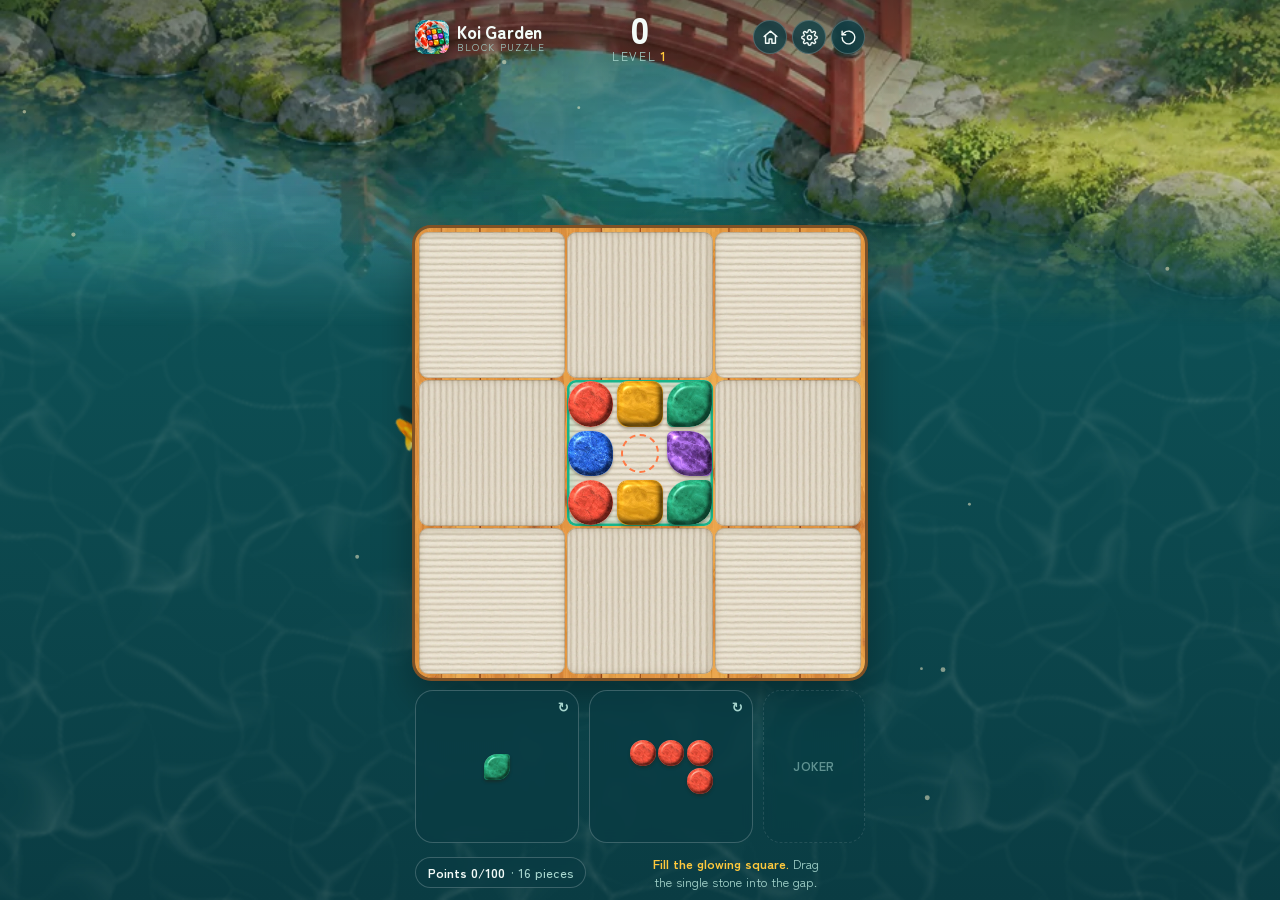
==== koi-garden/play/index.html @ 38ba3a16 "Ny testversjon: utfordringslenker til koi.cliffordcoaching.no Co-Authored-By: Claude Opus 5.5 <norep" ====
<!doctype html>
<html lang="en">
<head>
<meta charset="utf-8">
<meta name="robots" content="noindex, nofollow"><meta name="viewport" content="width=device-width, initial-scale=1, maximum-scale=1, user-scalable=no, viewport-fit=cover">
<meta name="description" content="Koi Garden: a calm koi-pond block puzzle with a level journey, an endless mode and a daily challenge.">
<meta name="theme-color" content="#0f5a5e">
<title>Koi Garden</title>
<link rel="icon" href="img/icon-180.png" type="image/png">
<link rel="apple-touch-icon" href="img/icon-180.png">
<link rel="stylesheet" href="css/style.css?v=c9607db-1200">
</head>
<body>
<div class="pond" aria-hidden="true"><i></i><i></i><i></i></div>
<canvas class="koi-layer" id="koiLayer" aria-hidden="true"></canvas>

<div class="app" id="app">
  <header id="header">
    <button class="brand" id="brand" aria-label="Home"><img class="logo" src="img/icon-256.png" alt="" width="34" height="34"><div class="brand-text"><b>Koi Garden</b><span>Block puzzle</span></div></button>
    <div class="score">
      <div class="now" id="score">0</div>
      <div class="best"><span id="bestLabel">Best</span> <em id="best">0</em></div>
      <div class="star-goals" id="starGoals" hidden></div>
    </div>
    <div class="tools">
      <button class="icon-btn" id="homeBtn" aria-label="Home" title="Home">
        <svg viewBox="0 0 24 24" fill="none" stroke="currentColor" stroke-width="2" stroke-linecap="round" stroke-linejoin="round"><path d="M3 10.5 12 3l9 7.5"/><path d="M5 9v11h5v-6h4v6h5V9"/></svg>
      </button>
      <button class="icon-btn" id="settings" aria-label="Settings" title="Settings">
        <svg viewBox="0 0 24 24" fill="none" stroke="currentColor" stroke-width="2" stroke-linecap="round" stroke-linejoin="round"><circle cx="12" cy="12" r="3"/><path d="M19.4 15a1.7 1.7 0 0 0 .3 1.8l.1.1a2 2 0 1 1-2.8 2.8l-.1-.1a1.7 1.7 0 0 0-1.8-.3 1.7 1.7 0 0 0-1 1.5V21a2 2 0 1 1-4 0v-.1a1.7 1.7 0 0 0-1.1-1.5 1.7 1.7 0 0 0-1.8.3l-.1.1a2 2 0 1 1-2.8-2.8l.1-.1a1.7 1.7 0 0 0 .3-1.8 1.7 1.7 0 0 0-1.5-1H3a2 2 0 1 1 0-4h.1a1.7 1.7 0 0 0 1.5-1.1 1.7 1.7 0 0 0-.3-1.8l-.1-.1a2 2 0 1 1 2.8-2.8l.1.1a1.7 1.7 0 0 0 1.8.3H9a1.7 1.7 0 0 0 1-1.5V3a2 2 0 1 1 4 0v.1a1.7 1.7 0 0 0 1 1.5 1.7 1.7 0 0 0 1.8-.3l.1-.1a2 2 0 1 1 2.8 2.8l-.1.1a1.7 1.7 0 0 0-.3 1.8V9a1.7 1.7 0 0 0 1.5 1H21a2 2 0 1 1 0 4h-.1a1.7 1.7 0 0 0-1.5 1z"/></svg>
      </button>
      <button class="icon-btn" id="restart" aria-label="Restart" title="Restart">
        <svg viewBox="0 0 24 24" fill="none" stroke="currentColor" stroke-width="2" stroke-linecap="round" stroke-linejoin="round"><path d="M3 12a9 9 0 1 0 3-6.7L3 8"/><path d="M3 3v5h5"/></svg>
      </button>
    </div>
    <div class="modes mode-3" role="group" aria-label="Game mode">
      <button class="mode" id="modeJourney" aria-pressed="true">Journey</button>
      <button class="mode" id="modeEndless" aria-pressed="false">Endless</button>
      <button class="mode" id="modeDaily" aria-pressed="false">Daily</button>
    </div>
    <button class="nudge" id="nudge" hidden></button>
  </header>

  <div class="board-wrap" id="boardWrap">
    <div class="board" id="board"></div>
    <div class="combo-chip" id="comboChip" hidden aria-live="polite"><b></b><span class="misses"><i></i><i></i><i></i></span></div>
  </div>

  <div class="tray" id="tray">
    <div class="slot" data-i="0"></div>
    <div class="slot" data-i="1"></div>
    <div class="slot" data-i="2" hidden></div>
    <div class="slot joker-slot empty" id="jokerSlot" data-i="j" aria-label="Joker koi"></div>
  </div>
  <div class="below" id="below">
    <span class="chip" id="pill" hidden></span>
    <span class="helpers">
      <button class="chip helper" id="hintBtn" hidden aria-label="Hint"></button>
      <button class="chip helper" id="undoBtn" hidden aria-label="Undo"></button>
      <button class="chip helper" id="swapBtn" hidden aria-label="Swap pieces"></button>
    </span>
    <span class="hint" id="hint"></span>
  </div>

  <div class="banner" id="banner">Banner ad · 320×50 · placeholder</div>
</div>

<div class="home" id="home" hidden>
  <div class="door l"><span class="moon-ring"></span></div>
  <div class="door r"><span class="moon-ring"></span></div>
  <div class="moon-pond" aria-hidden="true"><i></i><i></i><canvas id="moonCanvas"></canvas></div>
  <div class="home-ui">
    <div class="home-top">
      <span class="home-chip"><i class="pearl"></i><b id="homePearls">0</b></span>
      <span class="home-tools">
        <button class="icon-btn" id="homeHelp" aria-label="How to play" title="How to play">?</button>
        <button class="icon-btn" id="homeSettings" aria-label="Settings" title="Settings"><svg viewBox="0 0 24 24" fill="none" stroke="currentColor" stroke-width="2" stroke-linecap="round" stroke-linejoin="round"><circle cx="12" cy="12" r="3"/><path d="M19.4 15a1.7 1.7 0 0 0 .3 1.8l.1.1a2 2 0 1 1-2.8 2.8l-.1-.1a1.7 1.7 0 0 0-1.8-.3 1.7 1.7 0 0 0-1 1.5V21a2 2 0 1 1-4 0v-.1a1.7 1.7 0 0 0-1.1-1.5 1.7 1.7 0 0 0-1.8.3l-.1.1a2 2 0 1 1-2.8-2.8l.1-.1a1.7 1.7 0 0 0 .3-1.8 1.7 1.7 0 0 0-1.5-1H3a2 2 0 1 1 0-4h.1a1.7 1.7 0 0 0 1.5-1.1 1.7 1.7 0 0 0-.3-1.8l-.1-.1a2 2 0 1 1 2.8-2.8l.1.1a1.7 1.7 0 0 0 1.8.3H9a1.7 1.7 0 0 0 1-1.5V3a2 2 0 1 1 4 0v.1a1.7 1.7 0 0 0 1 1.5 1.7 1.7 0 0 0 1.8-.3l.1-.1a2 2 0 1 1 2.8 2.8l-.1.1a1.7 1.7 0 0 0-.3 1.8V9a1.7 1.7 0 0 0 1.5 1H21a2 2 0 1 1 0 4h-.1a1.7 1.7 0 0 0-1.5 1z"/></svg></button>
      </span>
    </div>
    <h1 class="home-logo" id="homeLogo"><span>Koi</span> <span>Garden</span><small>Block puzzle</small></h1>
    <div class="home-side l">
      <button class="hb" id="homeShop"><span class="hb-icon"><img class="paint" src="img/ui/chest-open.webp" alt=""></span><span class="hb-label">Shop</span></button>
      <button class="hb" id="homeTasks"><span class="hb-icon"><img class="paint" src="img/ui/scroll.webp" alt=""></span><span class="hb-label">Tasks</span></button>
      <button class="hb" id="homeLanterns"><span class="hb-icon" id="homeFestIcon"><img class="paint" src="img/ui/lantern.webp" alt=""></span><span class="hb-label">Lanterns</span></button>
    </div>
    <div class="home-side r">
      <button class="hb" id="homeDaily"><span class="hb-icon cal"><b>1</b></span><span class="hb-label">Daily</span></button>
      <button class="hb" id="homeKoi"><span class="hb-icon"><img src="img/koi/01-kohaku.png" alt=""></span><span class="hb-label">Koi</span></button>
      <button class="hb" id="homeGarden"><span class="hb-icon"><img class="paint" src="img/ui/bonsai.webp" alt=""><i class="hb-dot" id="gardenDot" hidden></i></span><span class="hb-label">Garden</span></button>
    </div>
    <div class="home-bottom">
      <button class="home-play" id="homePlay"><b>Level 1</b><small></small><span class="home-boost" id="homeBoost" hidden>×1</span></button>
      <div class="home-links">
        <button class="home-link" id="homeMap">Map</button>
        <button class="home-link" id="homeEndless">Endless</button>
        <button class="home-link" id="homeWeekly">Weekly</button>
        <button class="home-link" id="homeRecords">Records</button>
      </div>
    </div>
  </div>
</div>

<div class="map-view" id="mapView" hidden>
  <div class="map-scroll" id="mapScroll"><div class="map-world" id="mapWorld"></div></div>
  <canvas class="map-fx" id="mapFx" aria-hidden="true"></canvas>
  <div class="map-banner" id="mapBanner" aria-live="polite"></div>
  <div class="map-top">
    <button class="icon-btn" id="mapHome" aria-label="Home" title="Home"><svg viewBox="0 0 24 24" fill="none" stroke="currentColor" stroke-width="2" stroke-linecap="round" stroke-linejoin="round"><path d="M3 10.5 12 3l9 7.5"/><path d="M5 9v11h5v-6h4v6h5V9"/></svg></button>
    <div class="map-title"><b id="mapChapter">Koi Pond</b><span id="mapProgress"></span><span class="map-total">★ <b id="mapStars">0</b> · <i class="pearl"></i> <b id="mapPearls">0</b></span></div>
    <button class="icon-btn" id="mapClose" aria-label="Back to the game" title="Back">✕</button>
  </div>
  <div class="map-bottom">
    <button class="map-hunt" id="mapHunt" hidden></button>
    <button class="home-play map-play" id="mapPlay"><b>Play level 1</b><small></small><span class="home-boost" id="mapBoost" hidden>×1</span></button>
  </div>
</div>

<div class="overlay" id="overlay" hidden>
  <div class="card" id="promiseCard" hidden>
    <img class="app-icon" src="img/icon-256.png" alt="Koi Garden" width="112" height="112">
    <h2>Free to play, fair with ads</h2>
    <ul class="promise">
      <li>No ads in the middle of a round.</li>
      <li>A short ad break between rounds now and then, never more often than every few minutes.</li>
      <li>Videos are always your choice, and you always know what you get for watching.</li>
      <li>The daily challenge never interrupts you.</li>
    </ul>
    <div class="btns"><button class="btn primary" id="promiseOk">Let’s play</button></div>
  </div>

  <div class="card" id="challengeCard" hidden>
    <p class="eyebrow">A challenge</p>
    <div class="big-num" id="challengeScore">0</div>
    <h2 id="challengeTitle">A friend scored 0</h2>
    <p id="challengeText"></p>
    <div class="btns">
      <button class="btn primary" id="challengePlay">Play the Daily</button>
      <button class="btn" id="challengeLater">Later</button>
    </div>
  </div>

  <div class="card" id="statsCard" hidden>
    <p class="eyebrow">A small favour</p>
    <h2>Help make the levels better?</h2>
    <p>Koi Garden can send anonymous play stats: which levels you start and finish, your scores and which rewards you choose. It helps us fix levels that are too hard.</p>
    <ul class="promise">
      <li>No name, e-mail or advertising ID. Just a random number made on this phone.</li>
      <li>Nothing is sold or used for ads.</li>
      <li>You can turn it off any time in Settings.</li>
    </ul>
    <div class="btns">
      <button class="btn primary" id="statsYes">Yes, share stats</button>
      <button class="btn" id="statsNo">No thanks</button>
    </div>
  </div>

  <div class="card" id="levelCard" hidden>
    <div class="level-scene" id="levelScene" aria-hidden="true"><span id="levelSceneName"></span></div>
    <p class="eyebrow" id="levelEyebrow">Level 1</p>
    <h2 id="levelGoal">Reach 150 points</h2>
    <span class="goal-badge" id="levelPieces">20 pieces</span>
    <div class="current" id="levelCurrent" hidden></div>
    <p id="levelNote"></p>
    <p class="trail-row" id="levelTrail" hidden></p>
    <details class="note stars-help"><summary>How stars work</summary><span id="levelStars">Stars: 1 for the goal, more for a high score.</span> Every piece left adds 20 points at the end. Extra pieces from a video give 1 star at most.</details>
    <div class="btns">
      <button class="btn primary" id="levelPlay">Play</button>
      <button class="btn" id="levelShop"><i class="pearl"></i> Bring a joker</button>
      <button class="btn" id="levelMap">Map</button>
    </div>
  </div>

  <div class="card" id="winCard" hidden>
    <span class="bank" id="winBank" aria-label="Pearls"><i class="pearl"></i><b>0</b></span>
    <img class="win-leap" src="img/ui/koi-leap.webp" alt="">
    <p class="eyebrow" id="winEyebrow">Level 1 complete</p>
    <div class="big-stars" id="winStars">★★★</div>
    <div class="big-num" id="winScore">0</div>
    <p class="stats" id="winStats"></p>
    <div class="new-koi" id="winKoi" hidden><img id="winKoiImg" alt="" width="96" height="40"><span id="winKoiName"></span></div>
    <div class="current" id="winCurrent"></div>
    <div class="chest-row" id="winChest"></div>
    <p class="trail-row" id="winTrail" hidden></p>
    <button class="garden-nudge" id="winGarden" hidden></button>
    <div class="btns">
      <button class="btn primary next-btn" id="winNext">Next level</button>
      <button class="btn" id="winDouble"><span class="tag">Ad</span>Double your pearls</button>
      <button class="btn" id="winMap">Map</button>
    </div>
  </div>

  <div class="card" id="failCard" hidden>
    <img class="card-pic frog" src="img/ui/frog-pad.webp" alt="">
    <p class="eyebrow" id="failEyebrow">Out of pieces</p>
    <h2 id="failTitle">So close</h2>
    <span class="goal-badge" id="failProgress"></span>
    <div class="fail-bar" id="failBar"><i></i></div>
    <p class="fail-short" id="failShort"></p>
    <p class="current-lost" id="failCurrent" hidden></p>
    <div class="btns">
      <button class="btn primary" id="failRescue"></button>
      <button class="btn" id="failBuy" hidden></button>
      <button class="btn" id="failRetry">Try again</button>
      <button class="btn" id="failSkip"><span class="tag">Ad</span>Skip this level</button>
      <button class="btn" id="failMap">Map</button>
    </div>
    <button class="link-btn" id="failBreathe">Take three calm breaths first</button>
  </div>

  <div class="card" id="helpCard" hidden>
    <p class="eyebrow">How to play</p>
    <h2>Three ways to clear</h2>
    <div class="ways">
      <div class="way"><div class="mini" data-demo="row"></div>Row</div>
      <div class="way"><div class="mini" data-demo="col"></div>Column</div>
      <div class="way"><div class="mini" data-demo="bed"></div>3×3 square</div>
    </div>
    <ol class="basics">
      <li><b>Drag</b> a piece onto the board. <b>Tap</b> it to turn it.</li>
      <li>Fill a <b>row</b>, <b>column</b> or <b>3×3 square</b> and it clears.</li>
      <li>Clear <b>more at once</b>, or clear again soon after, for bigger points.</li>
      <li>Keep space free: the round ends when no piece fits.</li>
    </ol>
    <p class="note">Want to know more? Tap a topic.</p>
    <div class="more">
      <details>
        <summary>Points and combos</summary>
        <ul class="rules">
          <li>Each stone you place gives 1 point.</li>
          <li>Clearing 1 line gives 10, 2 at once give 40, 3 at once give 90.</li>
          <li><b>Combo:</b> clear again within 3 moves and your points multiply.</li>
          <li><b>Harmony:</b> fill a 3×3 square with one colour for +100. Squares close to done glow green, or gold if they are still one colour.</li>
        </ul>
      </details>
      <details>
        <summary>Journey levels</summary>
        <ul class="rules">
          <li>Each level has a goal and a set number of pieces.</li>
          <li><b>Golden koi stones</b> are freed when their line or square clears.</li>
          <li>Stones with a <b>gold ring</b> are the ones the goal asks you to clear.</li>
          <li><b>Ice</b> (blue frost with a snowflake) needs two clears: one to break it, one to remove the stone. A joker koi takes it in one go.</li>
          <li>Pieces left over give bonus points and stars. Taking 10 extra pieces from a video gives 1 star at most.</li>
          <li>Every fifth level is <b>hard</b> and gives double pearls. Each of the first 15 levels you finish adds a koi to your pond.</li>
          <li><b>Bamboo</b> (from chapter 2) grows into an empty spot next to it after a few moves without a clear. Every clear resets the count.</li>
          <li><b>Lotus flowers</b> (from chapter 3) float on empty spots. Clear a line over one to collect it.</li>
          <li>Each chapter has 15 levels. Finishing one gives 100 pearls and opens the next, and the journey goes on for as long as you play.</li>
        </ul>
      </details>
      <details>
        <summary>Endless and Daily</summary>
        <ul class="rules">
          <li><b>Endless:</b> the higher your score, the bigger the pieces. From 800 points a rock falls into the pond every 8 moves.</li>
          <li><b>Daily:</b> everyone gets the same board and the same 30 pieces. Your first try counts for your streak. Hint, undo and swap are off.</li>
          <li>Missed a day? Save your streak with pearls or a short video, once a week.</li>
        </ul>
      </details>
      <details>
        <summary>Hint, undo and swap</summary>
        <ul class="rules">
          <li><b>Hint</b> shows a good spot and turns the piece for you.</li>
          <li><b>Undo</b> takes back your last move, twice per round.</li>
          <li><b>Swap</b> gives you two new pieces.</li>
          <li>Hint and swap cost pearls, or a short video.</li>
        </ul>
      </details>
      <details>
        <summary>Joker koi</summary>
        <ul class="rules">
          <li>Clear <b>2 lines</b> in one move: <b>Arrow Koi</b>, clears its row and column.</li>
          <li>Reach <b>combo ×3</b>: <b>Ripple Koi</b>, clears a 5×5 area.</li>
          <li>Clear <b>3 lines</b> or a Harmony square: <b>Rainbow Koi</b>, clears every stone in the colour it lands next to.</li>
          <li>Drag a joker onto any empty cell. While you drag, the board shows what it will clear. Tap a joker to see a small example. You can hold three. Unused jokers give 50 points each when you win a level.</li>
        </ul>
      </details>
      <details>
        <summary>Win streak</summary>
        <ul class="rules">
          <li>Win Journey levels in a row to build a <b>win streak</b>.</li>
          <li>1 win in a row: the next level starts with an <b>Arrow Koi</b>. 3 in a row: an Arrow and a <b>Ripple Koi</b>. 5 in a row: a <b>Rainbow Koi</b> too.</li>
          <li>A <b>streak shield</b> (60 pearls, where you buy jokers) keeps your streak through one lost level.</li>
          <li>Losing a level takes the streak down one step: from 5 to 3, from 3 to 1, from 1 to none. Keep going with a video or pearls and win, and it is saved.</li>
        </ul>
      </details>
      <details>
        <summary>Pond tasks</summary>
        <ul class="rules">
          <li>Three small tasks each day, in any mode. New ones arrive at midnight.</li>
          <li>Finish all three to open a <b>bamboo basket</b> with pearls and a joker for your next Journey level.</li>
          <li>Clear the <b>whole board</b> at once for <b>Still water</b>: +150 points.</li>
        </ul>
      </details>
      <details>
        <summary>Board &amp; stones</summary>
        <ul class="rules">
          <li>Pick a board and a kind of stone with the brush on the home screen, or in Settings.</li>
          <li><b>Cherry Blossom</b> opens at 30 stars and <b>Glazed Ceramic</b> at 15. <b>Jade Temple</b> and <b>Gemstones</b> cost 300 pearls each.</li>
          <li>More boards and stones are for pearls: <b>Bamboo Mat</b>, <b>Snow Garden</b>, <b>Koi Pond</b> and <b>Starry Night</b>, and <b>Hinoki Wood</b>, <b>Marble</b>, <b>Sea Glass</b> and <b>Blue Porcelain</b> stones.</li>
          <li><b>Moon Lacquer</b> and <b>Lanterns</b> open with a 14-day Daily streak or a win streak of 5.</li>
          <li>Every colour keeps its own stone shape in every style.</li>
        </ul>
      </details>
      <details>
        <summary>Weekly festivals</summary>
        <ul class="rules">
          <li>A new festival starts every Monday: <b>Lantern Festival</b>, <b>Moon Viewing</b>, <b>Sakura Week</b> and <b>Firefly Night</b> take turns.</li>
          <li>Each counts a different kind of move, in every mode. Its goals give pearls, and the last one brings the festival’s own koi.</li>
          <li>After a big move, a lantern, moonbeam, petal or firefly floats up from the board. Tap it for more.</li>
          <li>Missed a festival koi? The same festival comes back four weeks later.</li>
        </ul>
      </details>
      <details>
        <summary>Surprises in the pond</summary>
        <ul class="rules">
          <li>Now and then a <b>lucky golden koi</b> glides over the board. Tap it for pearls.</li>
          <li>A <b>dragonfly</b> may land on an empty spot. Cover it with a stone within five moves for pearls.</li>
          <li>Tap the water around the board and the koi dart away.</li>
          <li>None of them change your score, so every level stays fair.</li>
        </ul>
      </details>
    </div>
    <div class="btns"><button class="btn primary" id="helpDone">Got it</button></div>
  </div>

  <div class="card" id="settingsCard" hidden>
    <p class="eyebrow">Settings</p>
    <h2>Make it yours</h2>
    <div class="audio-row">
      <label class="field toggle" for="sfxOn"><span>Sound effects</span><input type="checkbox" id="sfxOn"></label>
      <input type="range" class="vol" id="sfxVol" min="0" max="100" step="5" aria-label="Sound effects volume">
    </div>
    <div class="audio-row">
      <label class="field toggle" for="musicOn"><span>Music<small>Koto, flute and strings for each mood</small></span><input type="checkbox" id="musicOn"></label>
      <input type="range" class="vol" id="musicVol" min="0" max="100" step="5" aria-label="Music volume">
    </div>
    <div class="audio-row">
      <label class="field toggle" for="natureOn"><span>Nature sounds<small>Quiet water, and rain with Rain on the Pond</small></span><input type="checkbox" id="natureOn"></label>
      <input type="range" class="vol" id="natureVol" min="0" max="100" step="5" aria-label="Nature sounds volume">
    </div>
    <div class="mood-head"><span>Music mood</span><span class="mood-bank"><i class="pearl"></i><b id="moodBank">0</b></span></div>
    <div class="mood-row" id="moodRow"></div>
    <label class="field toggle" for="bigToggle"><span>Big &amp; clear<small>Larger pieces and text</small></span><input type="checkbox" id="bigToggle"></label>
    <label class="field toggle" for="relaxedToggle"><span>Relaxed Journey<small>Three pieces to choose from instead of two, from the next level</small></span><input type="checkbox" id="relaxedToggle"></label>
    <label class="field toggle" for="calmToggle"><span>Calm effects<small>No shaking, fewer particles</small></span><input type="checkbox" id="calmToggle"></label>
    <label class="field toggle" for="statsOn" id="statsRow" hidden><span>Share anonymous play stats<small>Which levels are hard and how far players get. Never who you are.</small></span><input type="checkbox" id="statsOn"></label>
    <div class="garden-row">
      <span>Garden</span>
      <div class="modes" role="group" aria-label="Garden theme">
        <button class="mode" id="gardenAuto" aria-pressed="true">Auto</button>
        <button class="mode" id="gardenDay" aria-pressed="false">Day</button>
        <button class="mode" id="gardenNight" aria-pressed="false">Night</button>
      </div>
    </div>
    <p class="note" id="gardenNote"></p>
    <div class="ads-box" id="adsBox">
      <b id="adsTitle">Remove ads</b>
      <p class="note" id="adsText">One purchase removes the banner and the ad breaks between rounds, for good. Videos for rewards stay, and you choose when to watch.</p>
      <button class="btn primary" id="buyNoAds">Remove ads</button>
      <button class="link-btn" id="restoreBtn">Restore purchase</button>
    </div>
    <div class="btns">
      <button class="btn" id="settingsStyle">Board &amp; stones</button>
      <button class="btn" id="settingsHelp">How to play</button>
      <button class="btn" id="settingsPond">Visit your koi pond</button>
      <button class="btn" id="settingsRemind">Daily reminder</button>
      <button class="btn" id="settingsDone">Done</button>
    </div>
    <p class="note" id="cloudNote" hidden></p>
    <button class="link-btn" id="resetBtn">Start over from level 1</button>
  </div>

  <div class="card" id="resetCard" hidden>
    <p class="eyebrow">Start over</p>
    <h2>Start again from level 1?</h2>
    <p>Your levels, stars, pearls, koi collection, Daily streak and best score are cleared. Your settings and ad-free purchase stay. This cannot be undone.</p>
    <div class="btns">
      <button class="btn primary" id="resetKeep">Keep my progress</button>
      <button class="btn" id="resetYes">Yes, start over</button>
    </div>
  </div>

  <div class="card" id="koiCard" hidden>
    <p class="eyebrow">Koi collection</p>
    <h2 id="koiTitle">0 of 15 koi</h2>
    <div class="btns koi-top"><button class="btn primary" id="koiPond">Visit your koi pond</button></div>
    <p class="note">New levels, Daily streaks and festivals bring new koi.</p>
    <div class="koi-grid" id="koiGrid"></div>
    <div class="btns">
      <button class="btn" id="koiDone">Back to the map</button>
    </div>
  </div>

  <div class="card" id="eventCard" hidden>
    <div class="fest-sky" aria-hidden="true"><i></i><i></i><i></i><i></i><i></i></div>
    <p class="eyebrow" id="eventEyebrow">This week</p>
    <img class="fest-pic" id="eventPic" src="img/ui/lantern.webp" alt="">
    <h2 id="eventTitle">Lantern Festival</h2>
    <p class="stats" id="eventStats"></p>
    <div class="bar" aria-hidden="true"><i id="eventBar"></i></div>
    <ul class="milestones" id="eventGoals"></ul>
    <div class="fest-koi" id="eventKoi"></div>
    <button class="fest-koi fest-board" id="eventBoard" type="button" hidden></button>
    <p class="note" id="eventHow">Clear lines in any mode to light lanterns. A Harmony square lights three.</p>
    <p class="eyebrow" id="eventNext"></p>
    <div class="btns"><button class="btn primary" id="eventDone">Back</button></div>
  </div>

  <div class="card" id="streakCard" hidden>
    <span class="bank" id="streakBank" aria-label="Pearls"><i class="pearl"></i><b>0</b></span>
    <p class="eyebrow">Daily streak</p>
    <div class="medal charm" id="streakNum">7</div>
    <h2 id="streakTitle">Save your streak?</h2>
    <p id="streakText">You missed yesterday’s Daily. Save your streak and keep going from today.</p>
    <div class="btns">
      <button class="btn primary" id="streakPearls"></button>
      <button class="btn" id="streakVideo"><span class="tag">Ad</span>Watch a short video</button>
      <button class="btn" id="streakLater">Not now</button>
    </div>
    <p class="note">You can save a streak once a week.</p>
  </div>

  <div class="card" id="infoCard" hidden>
    <p class="eyebrow" id="infoEyebrow">Koi Garden</p>
    <h2 id="infoTitle"></h2>
    <p id="infoText"></p>
    <div class="btns"><button class="btn primary" id="infoDone">OK</button></div>
  </div>

  <div class="card" id="breakCard" hidden>
    <img class="card-pic cairn" src="img/ui/cairn.webp" alt="">
    <p class="eyebrow">Mind break · 3 breaths</p>
    <div class="breath"><div class="ring" id="ring"></div><div class="label"><span id="breathText">Get ready</span><span class="count" id="breathCount"></span></div></div>
    <p id="tip"></p>
    <div class="btns"><button class="btn primary" id="breakDone">Back to the pond</button></div>
  </div>

  <div class="card" id="recordsCard" hidden>
    <p class="eyebrow">Records</p>
    <h2>Your best</h2>
    <div class="rec-block">
      <p class="rec-head">Endless</p>
      <div class="rec-tiles" id="recEndless"></div>
    </div>
    <div class="rec-block">
      <p class="rec-head">Daily <span id="recDailySub"></span></p>
      <div class="rec-tiles" id="recDaily"></div>
      <div class="rec-bars" id="recBars" aria-hidden="true"></div>
      <p class="rec-bars-note" id="recBarsNote"></p>
    </div>
    <div class="rec-block">
      <p class="rec-head">Weekly challenge</p>
      <div class="rec-tiles" id="recWeekly"></div>
    </div>
    <div class="rec-block">
      <p class="rec-head">Journey</p>
      <div class="rec-tiles" id="recJourney"></div>
    </div>
    <div class="btns"><button class="btn primary" id="recordsDone">Back</button></div>
  </div>

  <div class="card" id="endlessCard" hidden>
    <p class="eyebrow">Endless</p>
    <h2>How do you want to play?</h2>
    <p class="note">Play until no piece fits. Each way keeps its own best score.</p>
    <div class="endless-pick" id="endlessPick">
      <button class="btn" data-level="easy"><b>Easy</b><small>Three pieces to choose from</small></button>
      <button class="btn" data-level="normal"><b>Normal</b><small>Two pieces, as in the Journey</small></button>
      <button class="btn" data-level="hard"><b>Hard</b><small>One piece at a time. Plan ahead</small></button>
    </div>
  </div>

  <div class="card" id="overCard" hidden>
    <p class="eyebrow" id="overEyebrow">No moves left</p>
    <div class="big-num" id="overScore">0</div>
    <p class="stats" id="overStats"></p>
    <p class="quote" id="overQuote"></p>
    <div class="btns">
      <button class="btn primary" id="continueBtn"><span class="tag">Ad</span>Keep playing <small>· clears the centre</small></button>
      <button class="btn" id="againBtn">New game</button>
      <button class="btn" id="overHome">Home</button>
    </div>
    <div class="modes level-modes" id="overLevel" role="group" aria-label="Endless difficulty">
      <button class="mode" data-level="easy">Easy</button><button class="mode" data-level="normal">Normal</button><button class="mode" data-level="hard">Hard</button>
    </div>
    <div class="gc-row" id="overRank" hidden><span></span><button class="link-btn" id="overBoard">Leaderboard</button></div>
    <button class="link-btn" id="overRecords">Your records</button>
    <button class="link-btn" id="overBreathe">Take three calm breaths first</button>
    <button class="link-btn" id="overTasks">Pond tasks</button>
  </div>

  <div class="card" id="dailyCard" hidden>
    <p class="eyebrow" id="dailyEyebrow">Daily</p>
    <div class="big-num" id="dailyScore">0</div>
    <p class="stats" id="dailyStats"></p>
    <pre class="share" id="shareText"></pre>
    <div class="btns">
      <button class="btn primary" id="copyBtn">Copy result</button>
      <button class="btn" id="dailyChallenge">Challenge a friend</button>
      <button class="btn" id="dailyAgain"><span class="tag">Ad</span>Practise today’s board</button>
      <button class="btn" id="dailyJourney">Back to the journey</button>
    </div>
    <div class="gc-row" id="dailyRank" hidden><span></span><button class="link-btn" id="dailyBoard">Leaderboard</button></div>
    <button class="link-btn" id="dailyRecords">Your records</button>
    <button class="link-btn" id="dailyRemind">Remind me tomorrow</button>
    <button class="link-btn" id="dailyTasks">Pond tasks</button>
    <p class="eyebrow" id="nextDaily"></p>
  </div>

  <div class="card" id="remindCard" hidden>
    <p class="eyebrow">Daily reminder</p>
    <h2>Never miss a calm round</h2>
    <label class="field" for="remindOn">Remind me every day <input type="checkbox" id="remindOn"></label>
    <label class="field" for="remindTime">At
      <select id="remindTime">
        <option value="08:00">08:00</option>
        <option value="12:00">12:00</option>
        <option value="19:00">19:00</option>
        <option value="21:00">21:00</option>
      </select>
    </label>
    <div class="notif" id="notif">
      <div class="ico"></div>
      <div class="top"><b>Koi Garden</b><span id="notifTime">19:00</span></div>
      <div id="notifText"></div>
    </div>
    <p class="note" id="remindNote">Preview. The real app sends this as a push notification, and only on days you have not played the daily yet.</p>
    <div class="btns"><button class="btn primary" id="remindDone">Save</button></div>
  </div>

  <div class="card" id="rewardCard" hidden>
    <p class="eyebrow" id="rewardEyebrow">7-day streak</p>
    <div class="medal" id="rewardNum">7</div>
    <img class="reward-koi" id="rewardKoi" alt="" hidden>
    <h2 id="rewardTitle">A rare koi joins your pond</h2>
    <p id="rewardText"></p>
    <div class="btns">
      <button class="btn primary" id="rewardUse">Visit your koi pond</button>
      <button class="btn" id="rewardLater">See today’s result</button>
    </div>
  </div>

  <div class="card" id="tasksCard" hidden>
    <span class="bank" id="tasksBank" aria-label="Pearls"><i class="pearl"></i><b>0</b></span>
    <p class="eyebrow" id="tasksEyebrow">Pond tasks</p>
    <h2>Today’s tasks</h2>
    <ul class="milestones tasks" id="tasksList"></ul>
    <div class="basket-wrap" id="basketWrap">
      <div class="rays" aria-hidden="true"></div>
      <div class="basket" aria-hidden="true"><img class="shut" src="img/ui/basket.webp" alt=""><img class="open" src="img/ui/basket-open.webp" alt=""></div>
      <div class="basket-gifts" id="basketGifts"></div>
    </div>
    <p class="note" id="basketNote"></p>
    <div class="btns">
      <button class="btn primary" id="basketOpen">Open the basket</button>
      <button class="btn" id="tasksDone">Back</button>
    </div>
  </div>

  <div class="card" id="testerCard" hidden>
    <p class="eyebrow">Tester tools</p>
    <h2>Jump ahead</h2>
    <p class="note">Only for testing. Changes the progress on this device.</p>
    <div class="btns">
      <button class="btn primary" id="testerUnlock">Open chapters 1–10 (levels 1–150)</button>
    </div>
    <label class="field" for="testerLevel">Play level <input type="number" id="testerLevel" min="1" max="9999" value="16" inputmode="numeric"></label>
    <div class="btns">
      <button class="btn" id="testerPlay">Play this level</button>
      <button class="btn" id="testerPearls">+1000 pearls</button>
      <button class="btn" id="testerStars">3 stars on every level so far</button>
      <button class="btn" id="testerDone">Close</button>
    </div>
  </div>

  <div class="card" id="jokerCard" hidden>
    <p class="eyebrow" id="jokerEyebrow">Joker koi</p>
    <div class="joker-head"><img id="jokerKoi" alt=""><h2 id="jokerTitle">Arrow Koi</h2></div>
    <div class="joker-demo" id="jokerDemo" aria-hidden="true"></div>
    <p id="jokerText"></p>
    <p class="note" id="jokerMore"></p>
    <div class="btns"><button class="btn primary" id="jokerDone">Got it</button><button class="btn" id="jokerBuyMore" hidden><i class="pearl"></i> Buy another</button></div>
  </div>

  <div class="card" id="shopCard" hidden>
    <span class="bank" id="shopBank" aria-label="Pearls"><i class="pearl"></i><b>0</b></span>
    <p class="eyebrow">Joker koi</p>
    <h2>Bring a joker</h2>
    <div class="shop-list" id="shopList"></div>
    <p class="note" id="shopNote"></p>
    <div class="btns"><button class="btn" id="shopDone">Not now</button></div>
  </div>

  <div class="card" id="adCard" hidden>
    <p class="eyebrow" id="adKind">Rewarded video</p>
    <div class="ad-box" id="adCount">5</div>
    <p id="adText"></p>
    <div class="btns"><button class="btn primary" id="adBtn" disabled>Wait…</button></div>
  </div>
</div>

<div class="garden-view" id="gardenView" hidden>
  <div class="garden-top">
    <button class="icon-btn" id="gardenDone" aria-label="Back" title="Back">✕</button>
    <div class="garden-title"><b id="gardenTitle">Koi Pond garden</b><span>★ <b id="gardenStars">0</b> to spend</span></div>
    <span class="garden-gap"></span>
  </div>
  <div class="garden-stage"><div class="garden-scene" id="gardenScene" role="img" aria-label="Your garden"></div></div>
  <div class="garden-nav">
    <button class="icon-btn" id="gardenPrev" aria-label="Previous garden">‹</button>
    <div class="garden-dots" id="gardenDots"></div>
    <button class="icon-btn" id="gardenNext" aria-label="Next garden">›</button>
  </div>
  <ul class="garden-items" id="gardenItems"></ul>
</div>

<div class="shop-view" id="shopView" hidden>
  <div class="shop-top">
    <button class="icon-btn" id="shopClose" aria-label="Back" title="Back">✕</button>
    <div class="shop-title"><b>Shop</b><span>Everything you buy is yours for good</span></div>
    <span class="bank shop-bank" id="shopPearls" aria-label="Pearls"><i class="pearl"></i><b>0</b></span>
  </div>
  <div class="shop-tabs" role="tablist" id="shopTabs">
    <button class="shop-tab" role="tab" data-tab="board"><i class="tab-board" aria-hidden="true"></i><b>Boards</b><small></small></button>
    <button class="shop-tab" role="tab" data-tab="stones"><img src="img/stones/river-4.webp" alt=""><b>Stones</b><small></small></button>
    <button class="shop-tab" role="tab" data-tab="pond"><img src="img/ui/fountain.webp" alt=""><b>Pond</b><small></small></button>
    <button class="shop-tab" role="tab" data-tab="music"><svg viewBox="0 0 24 24" aria-hidden="true"><path d="M9 18V6l11-2v12" fill="none" stroke="currentColor" stroke-width="2.2" stroke-linecap="round" stroke-linejoin="round"/><circle cx="6.5" cy="18" r="2.8" fill="currentColor"/><circle cx="17.5" cy="16" r="2.8" fill="currentColor"/></svg><b>Music</b><small></small></button>
  </div>
  <div class="shop-body" id="shopBody" role="tabpanel"></div>
  <p class="shop-earn">Earn pearls by winning levels, finishing pond tasks and festivals, opening chests and catching lucky koi.</p>
</div>

<div class="pond-view" id="pondView" hidden>
  <canvas id="pondCanvas" aria-label="Your koi pond"></canvas>
  <div class="pond-bar">
    <div class="pond-title"><b id="pondTitle">Koi Pond</b><span id="pondCount"></span></div>
    <span class="pond-btns">
      <button class="btn" id="pondDecorate"><img src="img/map/lantern.webp" alt=""> Decorate</button>
      <button class="btn primary" id="pondDone">Back</button>
    </span>
  </div>
  <div class="pond-switch" aria-label="Choose a pond">
    <button class="icon-btn" id="pondPrev" aria-label="Previous pond">‹</button>
    <span class="pond-dots" id="pondDots"></span>
    <button class="icon-btn" id="pondNext" aria-label="Next pond">›</button>
  </div>
  <div class="pond-locked" id="pondLocked" hidden></div>
  <p class="pond-hint" id="pondHint">Tap the water to feed your koi, tap a koi to see its name. Pinch or double-tap to zoom.</p>
  <div class="pond-shop" id="pondShop" hidden>
    <div class="pond-shop-head">
      <b id="pondShopTitle">Decorate your pond</b>
      <span class="bank" id="pondBank" aria-label="Pearls"><i class="pearl"></i><b>0</b></span>
      <button class="icon-btn" id="pondShopClose" aria-label="Close">✕</button>
    </div>
    <p class="note" id="pondShopNote">Buy with pearls. Tap something you own to show or hide it.</p>
    <div class="pond-grid" id="pondGrid"></div>
  </div>
</div>

<canvas class="fx" id="fx" aria-hidden="true"></canvas>

<script src="js/native.js?v=c9607db-1200"></script>
<script src="js/levels.js?v=c9607db-1200"></script>
<script src="js/game/core.js?v=c9607db-1200"></script>
<script src="js/game/stats.js?v=c9607db-1200"></script>
<script src="js/game/rules.js?v=c9607db-1200"></script>
<script src="js/game/map.js?v=c9607db-1200"></script>
<script src="js/game/board.js?v=c9607db-1200"></script>
<script src="js/game/jokers.js?v=c9607db-1200"></script>
<script src="js/game/effects.js?v=c9607db-1200"></script>
<script src="js/game/pond.js?v=c9607db-1200"></script>
<script src="js/game/world.js?v=c9607db-1200"></script>
<script src="js/game/ui.js?v=c9607db-1200"></script>
<script src="js/game/home.js?v=c9607db-1200"></script>
<script src="js/game/garden.js?v=c9607db-1200"></script>
<script src="js/game/shop.js?v=c9607db-1200"></script>
<script src="js/game/tester.js?v=c9607db-1200"></script>
<script src="js/game/results.js?v=c9607db-1200"></script>
<script src="js/game/audio.js?v=c9607db-1200"></script>
<script src="js/game/boot.js?v=c9607db-1200"></script>
</body>
</html>
---- koi-garden/play/css/style.css ----
/* Fonts ship with the app, so text looks right offline */
@font-face { font-family: "Zen Maru Gothic"; font-weight: 500; font-display: swap; src: url(../fonts/zen-maru-gothic-500.woff2) format("woff2"); }
@font-face { font-family: "Zen Maru Gothic"; font-weight: 700; font-display: swap; src: url(../fonts/zen-maru-gothic-700.woff2) format("woff2"); }
@font-face { font-family: "Zen Maru Gothic"; font-weight: 900; font-display: swap; src: url(../fonts/zen-maru-gothic-900.woff2) format("woff2"); }
@font-face { font-family: "Zen Kaku Gothic New"; font-weight: 400; font-display: swap; src: url(../fonts/zen-kaku-gothic-new-400.woff2) format("woff2"); }
@font-face { font-family: "Zen Kaku Gothic New"; font-weight: 500; font-display: swap; src: url(../fonts/zen-kaku-gothic-new-500.woff2) format("woff2"); }
@font-face { font-family: "Zen Kaku Gothic New"; font-weight: 700; font-display: swap; src: url(../fonts/zen-kaku-gothic-new-700.woff2) format("woff2"); }

/* Base reset (the prototype viewer added this for us) */
/* The safe-area padding must sit inside the screen height, or the page grows past the bottom edge */
:root { box-sizing: border-box; padding-top: env(safe-area-inset-top, 0px); padding-bottom: env(safe-area-inset-bottom, 0px); }
body { margin: 0; font-size: 14px; }
img { max-width: 100%; }
[hidden] { display: none !important; }
/* Layout: one-screen koi pond. Teal water around a wooden-framed 9×9 sand garden in nine beds,
   jewel-coloured stones, two-piece tray, ad slot kept clear of the play area */
:root {
  --water: #0f5a5e;
  --water-deep: #0a3c43;
  --water-hi: #1d8a83;
  --on-water: #f3fbf8;
  --on-water-muted: #a7d6ce;
  --glass: rgba(255, 255, 255, 0.10);
  --glass-line: rgba(255, 255, 255, 0.20);
  --card: #fff8ec;
  --card-fg: #24302e;
  --card-muted: #566461;
  --card-line: #eadfca;
  --card-well: #f6ecd7;
  --sand: #f8e9c9;
  --sand-alt: #efdbb1;
  --rake: rgba(150, 110, 50, 0.13);
  --frame: #b57d45;
  --frame-dark: #7e5126;
  --accent: #ff7a45;
  --on-accent: #2b1408;
  --gold: #ffc93c;
  --good: #19b48a;
  --p1: #ff5d4f;   /* koi red */
  --p2: #ffb21f;   /* saffron */
  --p3: #16b386;   /* jade */
  --p4: #3b7cf5;   /* lapis */
  --p5: #ff86bd;   /* sakura */
  --p6: #9a5ee0;   /* plum */
  --p7: #ffcf3a;   /* golden koi */
  --p8: #8f99a3;   /* rock */
  /* Each colour also has its own stone shape, so colour-blind players can match them */
  --r1: 50%;
  --r2: 24%;
  --r3: 50% 14% 50% 14%;
  --r4: 38% 44% 40% 46%;
  --r5: 50% 50% 22% 22%;
  --r6: 14% 50% 14% 50%;
  --r7: 50%;
  --r8: 34% 48% 30% 52%;
  --display: "Zen Maru Gothic", "Hiragino Maru Gothic ProN", "Segoe UI", system-ui, sans-serif;
  --body: "Zen Kaku Gothic New", "Hiragino Sans", "Segoe UI", system-ui, sans-serif;
  --board: 360px;
  color-scheme: dark;
}
/* Night Pond: unlocked by a 7-day daily streak */
:root[data-garden="night"] {
  --water: #172056;
  --water-deep: #0b1131;
  --water-hi: #33479a;
  --on-water: #eef1ff;
  --on-water-muted: #a9b4e4;
  --glass: rgba(255, 255, 255, 0.08);
  --glass-line: rgba(255, 255, 255, 0.16);
  --card: #222b5c;
  --card-fg: #eef0ff;
  --card-muted: #a6aed8;
  --card-line: #363f7e;
  --card-well: #2b356c;
  --sand: #2d3670;
  --sand-alt: #283063;
  --rake: rgba(200, 210, 255, 0.07);
  --frame: #0f1538;
  --frame-dark: #070a20;
  --accent: #ff8f66;
  --on-accent: #26110a;
  --gold: #ffd75e;
  --good: #3fdcae;
  --p1: #ff7466;
  --p2: #ffc24a;
  --p3: #39d6a6;
  --p4: #6d9dff;
  --p5: #ff9fd0;
  --p6: #b88cff;
  --p7: #ffd75e;
  --p8: #6e7899;
}
html, body { height: 100%; }
body {
  background:
    radial-gradient(120% 60% at 50% -5%, var(--water-hi), transparent 62%),
    linear-gradient(180deg, var(--water), var(--water-deep));
  background-color: var(--water-deep);
  color: var(--on-water);
  font-family: var(--body);
  overflow: hidden;
  touch-action: none;
  -webkit-user-select: none;
  user-select: none;
  -webkit-tap-highlight-color: transparent;
}

/* Slow ripples drifting across the pond */
.pond { position: fixed; inset: 0; pointer-events: none; overflow: hidden; }
.pond i {
  position: absolute;
  width: 220px; height: 220px;
  margin: -110px 0 0 -110px;
  border-radius: 50%;
  border: 1.5px solid var(--glass-line);
  animation: pond 9s ease-out infinite;
  opacity: 0;
}
.pond i:nth-child(1) { left: 12%; top: 22%; }
.pond i:nth-child(2) { left: 88%; top: 58%; animation-delay: 3s; }
.pond i:nth-child(3) { left: 20%; top: 86%; animation-delay: 6s; }
@keyframes pond { 0% { transform: scale(0.2); opacity: 0.8; } 100% { transform: scale(1.8); opacity: 0; } }

.app {
  position: relative;
  height: 100%;
  box-sizing: border-box;
  display: flex;
  flex-direction: column;
  align-items: center;
  gap: 12px;
  padding-block: 10px;
  padding-left: max(16px, env(safe-area-inset-left, 0px));
  padding-right: max(16px, env(safe-area-inset-right, 0px));
}

/* Header */
header {
  width: var(--board);
  max-width: 100%;
  display: grid;
  grid-template-columns: 1fr auto 1fr;
  align-items: center;
  gap: 8px;
}
.brand { display: flex; flex-direction: column; line-height: 1.05; min-width: 0; }
.brand b { font-family: var(--display); font-weight: 900; font-size: 1.1rem; letter-spacing: -0.01em; }
.brand span {
  font-size: 0.6rem;
  text-transform: uppercase;
  letter-spacing: 0.16em;
  color: var(--on-water-muted);
}
.score { text-align: center; }
.score .now {
  font-family: var(--display);
  font-weight: 900;
  font-size: 2.3rem;
  line-height: 1;
  font-variant-numeric: tabular-nums;
  text-shadow: 0 3px 14px rgba(0, 0, 0, 0.25);
}
.score .best {
  font-size: 0.66rem;
  letter-spacing: 0.14em;
  text-transform: uppercase;
  color: var(--on-water-muted);
  font-variant-numeric: tabular-nums;
}
.score .best em { color: var(--gold); font-style: normal; font-weight: 700; }
.star-goals { display: flex; justify-content: center; gap: 8px; margin-top: 2px; font-size: 0.64rem; font-weight: 700; color: var(--on-water-muted); font-variant-numeric: tabular-nums; white-space: nowrap; }
.star-goals span.got { color: var(--gold); }
.tools { display: flex; justify-content: flex-end; gap: 5px; }
.icon-btn {
  width: 34px; height: 34px;
  border-radius: 50%;
  border: 1px solid var(--glass-line);
  background: var(--glass);
  color: var(--on-water);
  display: grid; place-items: center;
  cursor: pointer;
  font: 700 0.95rem var(--display);
}
.icon-btn svg { width: 17px; height: 17px; }
:focus-visible { outline: 2px solid var(--gold); outline-offset: 2px; }

.modes {
  grid-column: 1 / -1;
  justify-self: center;
  display: inline-flex;
  gap: 2px;
  padding: 3px;
  border-radius: 999px;
  background: var(--glass);
  border: 1px solid var(--glass-line);
}
.mode {
  position: relative;
  font: 700 0.8rem var(--body);
  padding: 6px 16px;
  border: 0;
  border-radius: 999px;
  background: transparent;
  color: var(--on-water-muted);
  cursor: pointer;
}
.mode[aria-pressed="true"] { background: var(--on-water); color: var(--water-deep); }
.mode.new::after {
  content: "";
  position: absolute;
  top: 4px; right: 6px;
  width: 7px; height: 7px;
  border-radius: 50%;
  background: var(--gold);
}
.mode:disabled { opacity: 0.4; cursor: default; }
.nudge {
  grid-column: 1 / -1;
  justify-self: center;
  max-width: 100%;
  box-sizing: border-box;
  padding: 6px 14px;
  border-radius: 999px;
  border: 1px solid var(--gold);
  background: color-mix(in srgb, var(--gold) 18%, transparent);
  color: var(--on-water);
  font: 600 0.78rem var(--body);
  cursor: pointer;
  text-wrap: balance;
}
.nudge b { color: var(--gold); }

/* Board: wooden frame around nine raked sand beds */
.board-wrap { position: relative; width: var(--board); max-width: 100%; margin-top: auto; }
.board {
  --gap: 4px;
  box-sizing: border-box;
  width: 100%;
  aspect-ratio: 1;
  padding: 5px;
  border-radius: 16px;
  background: var(--frame);
  box-shadow: 0 0 0 3px var(--frame-dark), 0 18px 40px rgba(0, 0, 0, 0.35);
  display: grid;
  grid-template-columns: repeat(9, 1fr);
  grid-template-rows: repeat(9, 1fr);
  gap: var(--gap);
}
.bed {
  margin: -1px;
  border-radius: 9px;
  background: repeating-linear-gradient(0deg, transparent 0 5px, var(--rake) 5px 6px), var(--sand);
  transition: box-shadow 0.3s;
}
.bed.alt { background: repeating-linear-gradient(0deg, transparent 0 5px, var(--rake) 5px 6px), var(--sand-alt); }
.bed.near {
  box-shadow: inset 0 0 0 2.5px var(--good), inset 0 0 18px color-mix(in srgb, var(--good) 40%, transparent);
  animation: breathe 2.4s ease-in-out infinite;
}
.bed.near.mono {
  box-shadow: inset 0 0 0 2.5px var(--gold), inset 0 0 22px color-mix(in srgb, var(--gold) 55%, transparent);
  animation-name: breathe-gold;
}
@keyframes breathe { 50% { box-shadow: inset 0 0 0 2.5px color-mix(in srgb, var(--good) 45%, transparent), inset 0 0 6px transparent; } }
@keyframes breathe-gold { 50% { box-shadow: inset 0 0 0 2.5px color-mix(in srgb, var(--gold) 45%, transparent), inset 0 0 6px transparent; } }
.cell { position: relative; z-index: 1; border-radius: 30%; }
.cell.filled, .piece i {
  background:
    radial-gradient(circle at 32% 26%, color-mix(in srgb, white 62%, var(--c)) 0, var(--c) 46%, color-mix(in srgb, black 20%, var(--c)) 100%);
  border-radius: var(--rad, 40%);
  box-shadow: 0 2px 3px rgba(60, 40, 10, 0.35), inset 0 -2px 0 rgba(0, 0, 0, 0.12);
}
.cell.ghost { background: color-mix(in srgb, var(--c) 45%, transparent); border-radius: var(--rad, 40%); }
.cell.glow { box-shadow: 0 0 0 2px var(--on-accent) inset, 0 0 12px color-mix(in srgb, var(--gold) 70%, transparent); }
.cell.filled.glow { filter: brightness(1.15) saturate(1.1); }
.cell.target::after {
  content: "";
  position: absolute;
  inset: 8%;
  border-radius: 50%;
  border: 2.5px dashed var(--accent);
  animation: target 1.4s ease-in-out infinite;
}
@keyframes target { 50% { transform: scale(0.75); opacity: 0.5; } }
.cell.pop { animation: pop 0.38s ease-in forwards; }
@keyframes pop { 35% { transform: scale(1.15); } to { transform: scale(0.1) translateY(-4px); opacity: 0; } }

.ripple {
  position: absolute;
  z-index: 2;
  width: 60px; height: 60px;
  margin: -30px 0 0 -30px;
  border-radius: 50%;
  border: 2.5px solid color-mix(in srgb, var(--p4) 70%, white);
  pointer-events: none;
  animation: ripple 0.9s ease-out forwards;
}
.ripple.gold { border: 3px solid var(--gold); }
@keyframes ripple { from { transform: scale(0.2); opacity: 0.9; } to { transform: scale(2.6); opacity: 0; } }

.burst {
  position: absolute;
  z-index: 3;
  left: 50%; top: 45%;
  transform: translate(-50%, -50%);
  pointer-events: none;
  text-align: center;
  white-space: nowrap;
  animation: rise 1.25s ease-out forwards;
}
.burst b {
  display: block;
  font-family: var(--display);
  font-size: 2.3rem;
  font-weight: 900;
  color: var(--accent);
  -webkit-text-stroke: 1.5px var(--card);
  paint-order: stroke fill;
  text-shadow: 0 4px 12px rgba(0, 0, 0, 0.25);
}
.burst.gold b { color: var(--gold); -webkit-text-stroke-color: var(--frame-dark); }
.burst span {
  display: inline-block;
  padding: 3px 10px;
  border-radius: 999px;
  background: var(--card);
  color: var(--card-fg);
  font-size: 0.85rem;
  font-weight: 700;
  box-shadow: 0 4px 12px rgba(0, 0, 0, 0.2);
}
@keyframes rise {
  0% { opacity: 0; transform: translate(-50%, -30%) scale(0.8); }
  18% { opacity: 1; transform: translate(-50%, -50%) scale(1.06); }
  100% { opacity: 0; transform: translate(-50%, -105%) scale(1); }
}

/* Tray */
.tray {
  width: var(--board);
  max-width: 100%;
  height: calc(var(--board) * 0.34);
  display: grid;
  grid-template-columns: repeat(2, 1fr);
  gap: 10px;
}
.slot {
  position: relative;
  display: grid;
  place-items: center;
  border-radius: 18px;
  background: var(--glass);
  border: 1px solid var(--glass-line);
  cursor: grab;
  touch-action: none;
}
.slot.has::after {
  content: "↻";
  position: absolute;
  top: 5px; right: 9px;
  font-size: 0.85rem;
  font-weight: 700;
  color: var(--on-water-muted);
}
.slot.turn::after { color: var(--gold); animation: nudge-turn 1.2s ease-in-out infinite; }
@keyframes nudge-turn { 50% { transform: rotate(90deg); } }
.slot.picked .piece { opacity: 0.12; }
/* A piece with no room anywhere keeps its colour, fades a little and says why */
.slot.nofit { border-style: dashed; }
.slot.nofit .piece { opacity: 0.45; }
.slot.nofit::before {
  content: "No room";
  position: absolute;
  left: 50%; bottom: 7px;
  transform: translateX(-50%);
  padding: 2px 9px;
  border-radius: 999px;
  background: var(--water-deep);
  color: var(--on-water);
  font: 700 0.68rem var(--body);
  letter-spacing: 0.08em;
  text-transform: uppercase;
  white-space: nowrap;
}
.piece {
  display: grid;
  gap: var(--g);
  grid-template-columns: repeat(var(--w), var(--s));
  grid-template-rows: repeat(var(--h), var(--s));
}
.piece.spin { animation: spin 0.22s ease-out; }
@keyframes spin { from { transform: rotate(-90deg) scale(0.9); } }
.piece i.e { background: none; box-shadow: none; }
.float {
  position: fixed;
  left: 0; top: 0;
  z-index: 20;
  pointer-events: none;
  filter: drop-shadow(0 14px 12px rgba(0, 0, 0, 0.35));
}
.below {
  width: var(--board);
  max-width: 100%;
  display: flex;
  align-items: center;
  gap: 10px;
  min-height: 2.4em;
}
.chip {
  flex: none;
  display: inline-flex;
  align-items: center;
  gap: 6px;
  padding: 5px 12px;
  border-radius: 999px;
  border: 1px solid var(--glass-line);
  background: var(--glass);
  color: var(--on-water);
  font: 700 0.8rem var(--body);
  font-variant-numeric: tabular-nums;
  white-space: nowrap;
}
button.chip { cursor: pointer; }
.chip span.dim { color: var(--on-water-muted); font-weight: 500; }
.tag {
  font-size: 0.6rem;
  letter-spacing: 0.1em;
  text-transform: uppercase;
  padding: 2px 6px;
  border-radius: 999px;
  background: var(--gold);
  color: var(--on-accent);
  font-weight: 700;
}
.hint {
  flex: 1;
  min-width: 0;
  text-align: center;
  font-size: 0.8rem;
  line-height: 1.35;
  color: var(--on-water-muted);
  text-wrap: balance;
}
.hint b { color: var(--gold); }

/* Ad banner placeholder, kept well apart from the pieces you drag */
.banner {
  flex-shrink: 0;
  margin-top: auto;
  width: min(320px, 100%);
  height: 50px;
  box-sizing: border-box;
  border: 1px dashed var(--glass-line);
  border-radius: 8px;
  display: grid;
  place-items: center;
  font-size: 0.64rem;
  letter-spacing: 0.14em;
  text-transform: uppercase;
  color: var(--on-water-muted);
}

/* Overlays */
.overlay {
  position: fixed;
  inset: 0;
  z-index: 30;
  display: grid;
  place-items: center;
  overflow-y: auto;
  /* Keep cards clear of the clock, the home bar and, in the app, the ad banner */
  padding-top: calc(env(safe-area-inset-top, 0px) + 12px);
  padding-bottom: calc(env(safe-area-inset-bottom, 0px) + 12px + var(--banner-room, 0px));
  padding-left: max(16px, env(safe-area-inset-left, 0px));
  padding-right: max(16px, env(safe-area-inset-right, 0px));
  background: color-mix(in srgb, var(--water-deep) 70%, transparent);
  backdrop-filter: blur(6px);
}
.card {
  width: min(370px, 100%);
  box-sizing: border-box;
  padding: 24px 20px 20px;
  border-radius: 24px;
  background: var(--card);
  color: var(--card-fg);
  box-shadow: 0 24px 60px rgba(0, 0, 0, 0.35);
  text-align: center;
  display: flex;
  flex-direction: column;
  gap: 14px;
  align-items: center;
}
.card h2 { margin: 0; font-family: var(--display); font-weight: 900; font-size: 1.55rem; line-height: 1.15; text-wrap: balance; }
.eyebrow {
  margin: 0;
  font-size: 0.68rem;
  letter-spacing: 0.16em;
  text-transform: uppercase;
  color: var(--card-muted);
}
.card p { margin: 0; line-height: 1.6; max-width: 34ch; }
.card .quote { font-family: var(--display); font-weight: 700; color: var(--card-muted); }
.big-num {
  font-family: var(--display);
  font-size: 3.6rem;
  font-weight: 900;
  line-height: 1;
  color: var(--accent);
  font-variant-numeric: tabular-nums;
}
.btns { display: flex; flex-direction: column; gap: 8px; width: 100%; }
.btn {
  font: 700 1rem var(--body);
  padding: 13px 16px;
  border-radius: 999px;
  border: 1px solid var(--card-line);
  background: var(--card-well);
  color: var(--card-fg);
  cursor: pointer;
  display: inline-flex;
  align-items: center;
  justify-content: center;
  gap: 8px;
}
.btn.primary { background: var(--accent); border-color: var(--accent); color: var(--on-accent); box-shadow: 0 6px 0 color-mix(in srgb, var(--accent) 60%, black); }
.btn.primary:active { transform: translateY(3px); box-shadow: 0 3px 0 color-mix(in srgb, var(--accent) 60%, black); }
.btn:disabled { opacity: 0.45; cursor: default; box-shadow: none; }
.btn small { font-weight: 500; opacity: 0.75; }
.link-btn { background: none; border: 0; color: var(--card-muted); font: 600 0.9rem var(--body); text-decoration: underline; cursor: pointer; padding: 4px; }

/* Rules */
.ways { display: grid; grid-template-columns: repeat(3, 1fr); gap: 10px; width: 100%; }
.way { display: flex; flex-direction: column; align-items: center; gap: 6px; font-size: 0.78rem; font-weight: 700; }
.mini {
  width: 100%;
  max-width: 84px;
  aspect-ratio: 1;
  box-sizing: border-box;
  padding: 2px;
  border-radius: 6px;
  background: var(--frame);
  display: grid;
  grid-template-columns: repeat(9, 1fr);
  gap: 1px;
}
.mini i { background: var(--sand); border-radius: 2px; }
.mini i.alt { background: var(--sand-alt); }
.mini i.on { background: var(--p4); border-radius: 35%; }
.rules { text-align: left; margin: 0; padding-left: 1.2em; display: flex; flex-direction: column; gap: 7px; line-height: 1.5; font-size: 0.88rem; }
.rules b { color: var(--accent); }
.basics { text-align: left; margin: 0; padding-left: 1.4em; display: flex; flex-direction: column; gap: 8px; line-height: 1.45; font-size: 0.98rem; }
.basics b { color: var(--accent); }
.more { display: flex; flex-direction: column; align-self: stretch; width: 100%; border-top: 1px solid var(--card-line); text-align: left; }
.more details { border-bottom: 1px solid var(--card-line); }
.more summary { list-style: none; cursor: pointer; padding: 11px 2px; font-weight: 700; display: flex; justify-content: space-between; align-items: center; gap: 8px; }
.more summary::-webkit-details-marker { display: none; }
.more summary::after { content: "+"; font-size: 1.2rem; line-height: 1; color: var(--card-muted); }
.more details[open] summary::after { content: "–"; }
.more .rules { padding-bottom: 12px; }
.promise { text-align: left; margin: 0; padding: 0; list-style: none; display: flex; flex-direction: column; gap: 10px; font-size: 0.92rem; line-height: 1.45; }
.promise li { display: grid; grid-template-columns: 22px 1fr; gap: 8px; }
.promise li::before { content: "✓"; font-weight: 900; color: var(--good); }
.stones-row { display: flex; gap: 8px; }
.stones-row i { width: 26px; height: 26px; background: radial-gradient(circle at 32% 26%, color-mix(in srgb, white 62%, var(--c)) 0, var(--c) 46%, color-mix(in srgb, black 20%, var(--c)) 100%); border-radius: var(--rad); box-shadow: 0 2px 3px rgba(60, 40, 10, 0.3); }

/* Breathing: a ripple on still water */
.breath { width: 160px; height: 160px; display: grid; place-items: center; position: relative; }
.breath .ring {
  position: absolute; inset: 0;
  border-radius: 50%;
  background: radial-gradient(circle, color-mix(in srgb, var(--p3) 45%, transparent) 0 40%, color-mix(in srgb, var(--p3) 14%, transparent) 70%, transparent 71%);
  box-shadow: 0 0 0 2px color-mix(in srgb, var(--p3) 40%, transparent);
  transform: scale(0.5);
  transition: transform 4s ease-in-out;
}
.breath .ring.in { transform: scale(1); }
.breath .label { position: relative; font-family: var(--display); font-weight: 900; font-size: 1.15rem; }
.breath .count { display: block; font-family: var(--body); font-size: 0.75rem; color: var(--card-muted); font-weight: 500; }

.stats { font-size: 0.88rem; color: var(--card-muted); font-variant-numeric: tabular-nums; line-height: 1.6; }
.stats b { color: var(--card-fg); }
.share {
  width: 100%;
  box-sizing: border-box;
  margin: 0;
  padding: 10px 12px;
  border-radius: 12px;
  border: 1px solid var(--card-line);
  background: var(--card-well);
  font: 500 0.84rem/1.55 var(--body);
  text-align: left;
  white-space: pre-wrap;
  -webkit-user-select: text;
  user-select: text;
}
.field { display: flex; align-items: center; justify-content: space-between; gap: 12px; width: 100%; font-weight: 700; }
.field select, .field input { font: 600 0.95rem var(--body); accent-color: var(--accent); }
.field input[type="checkbox"] { width: 22px; height: 22px; }
.field select { padding: 6px 10px; border-radius: 8px; border: 1px solid var(--card-line); background: var(--card-well); color: var(--card-fg); }
.notif {
  width: 100%;
  box-sizing: border-box;
  display: grid;
  grid-template-columns: 36px 1fr;
  gap: 4px 10px;
  padding: 12px;
  border-radius: 14px;
  background: var(--card-well);
  border: 1px solid var(--card-line);
  text-align: left;
  font-size: 0.85rem;
  line-height: 1.4;
}
.notif .ico { grid-row: span 2; width: 36px; height: 36px; border-radius: 9px; background: linear-gradient(135deg, var(--water-hi), var(--water-deep)); }
.notif .top { display: flex; justify-content: space-between; color: var(--card-muted); font-size: 0.75rem; }
.notif.off { opacity: 0.4; }
.note { font-size: 0.78rem; color: var(--card-muted); }
.garden-row { display: flex; align-items: center; justify-content: space-between; gap: 10px; width: 100%; font-size: 0.85rem; font-weight: 700; }
.garden-row .modes { background: var(--card-well); border-color: var(--card-line); grid-column: auto; }
.garden-row .mode { color: var(--card-muted); }
.garden-row .mode[aria-pressed="true"] { background: var(--card-fg); color: var(--card); }
.medal {
  width: 96px; height: 96px;
  border-radius: 50%;
  display: grid; place-items: center;
  font-family: var(--display);
  font-size: 2.6rem;
  font-weight: 900;
  color: var(--on-accent);
  background: radial-gradient(circle at 34% 28%, color-mix(in srgb, white 50%, var(--gold)) 0, var(--gold) 50%, color-mix(in srgb, black 22%, var(--gold)) 100%);
  box-shadow: 0 8px 20px color-mix(in srgb, var(--gold) 45%, transparent);
}
.ad-box {
  width: 100%;
  aspect-ratio: 16 / 9;
  border-radius: 14px;
  border: 1px dashed var(--card-line);
  background: repeating-linear-gradient(45deg, var(--card-well) 0 10px, var(--card) 10px 20px);
  display: grid;
  place-items: center;
  font-family: var(--display);
  font-size: 2.6rem;
  font-weight: 900;
  font-variant-numeric: tabular-nums;
}

@media (prefers-reduced-motion: reduce) {
  .cell.pop, .burst, .ripple, .piece.spin { animation-duration: 0.01s; }
  .bed.near, .cell.target::after, .pond i, .slot.turn::after { animation: none; }
  .breath .ring { transition: none; }
}

/* Journey: special stones */
.cell.koi::before {
  content: "鯉";
  position: absolute;
  inset: 0;
  display: grid;
  place-items: center;
  font: 900 calc(var(--board) / 24) var(--display);
  color: #7a3f00;
}
/* Ice: a blue frosted coat with a snowflake, so it never looks like the gold ring of a starting stone */
.cell.ice::before {
  content: "";
  position: absolute;
  inset: -1px;
  border-radius: var(--rad, 40%);
  background:
    url("data:image/svg+xml,%3Csvg xmlns='http://www.w3.org/2000/svg' viewBox='0 0 24 24'%3E%3Cg stroke='%23ffffff' stroke-width='2.2' stroke-linecap='round' fill='none'%3E%3Cpath d='M12 2v20M3.3 7l17.4 10M3.3 17l17.4-10M9 3.5l3 2.5 3-2.5M9 20.5l3-2.5 3 2.5'/%3E%3C/g%3E%3C/svg%3E") right 8% top 8% / 34% no-repeat,
    linear-gradient(150deg, rgba(255, 255, 255, 0.55) 0 18%, transparent 18% 30%, rgba(255, 255, 255, 0.35) 30% 36%, transparent 36%),
    linear-gradient(135deg, rgba(225, 244, 255, 0.62), rgba(170, 215, 255, 0.4) 55%, rgba(230, 246, 255, 0.6));
  border: 2px solid #eaf8ff;
  box-shadow: inset 0 0 8px rgba(60, 150, 255, 0.95), 0 0 6px rgba(140, 210, 255, 0.7);
}

/* Journey map */
.map { display: grid; grid-template-columns: repeat(3, 1fr); gap: 22px 10px; width: 100%; padding-bottom: 10px; }
.node {
  justify-self: center;
  position: relative;
  width: 64px; height: 64px;
  border-radius: 50%;
  border: 0;
  font: 900 1.35rem var(--display);
  color: var(--on-accent);
  background: radial-gradient(circle at 34% 28%, color-mix(in srgb, white 45%, var(--accent)) 0, var(--accent) 55%, color-mix(in srgb, black 18%, var(--accent)) 100%);
  box-shadow: 0 5px 0 color-mix(in srgb, var(--accent) 55%, black);
  cursor: pointer;
}
.node.done {
  background: radial-gradient(circle at 34% 28%, color-mix(in srgb, white 45%, var(--p3)) 0, var(--p3) 55%, color-mix(in srgb, black 18%, var(--p3)) 100%);
  box-shadow: 0 5px 0 color-mix(in srgb, var(--p3) 55%, black);
  color: #fff;
}
.node.locked { background: var(--card-well); color: var(--card-muted); box-shadow: inset 0 0 0 2px var(--card-line); cursor: default; }
.node.current { animation: node-pulse 1.6s ease-in-out infinite; }
@keyframes node-pulse { 50% { transform: scale(1.08); } }
.node .st {
  position: absolute;
  left: 50%; bottom: -19px;
  transform: translateX(-50%);
  font-size: 0.8rem;
  letter-spacing: 1px;
  white-space: nowrap;
  color: var(--gold);
  text-shadow: 0 1px 0 var(--frame-dark);
}
.node .st i { font-style: normal; color: var(--card-line); text-shadow: none; }
.big-stars { font-size: 2.6rem; letter-spacing: 6px; color: var(--gold); line-height: 1; text-shadow: 0 3px 0 var(--frame-dark); }
.big-stars i { font-style: normal; color: var(--card-line); text-shadow: none; }
.goal-badge {
  display: inline-flex;
  align-items: center;
  gap: 8px;
  padding: 8px 14px;
  border-radius: 999px;
  background: var(--card-well);
  border: 1px solid var(--card-line);
  font-weight: 700;
}
.mode-3 .mode { padding: 6px 12px; }

@media (prefers-reduced-motion: reduce) {
  .node.current { animation: none; }
}

/* Effects: koi below the app, particles above everything */
.app { z-index: 1; }
.koi-layer, .fx { position: fixed; inset: 0; pointer-events: none; }
.koi-layer { z-index: 0; }
.fx { z-index: 45; }
.cell.drop { animation: drop 0.34s cubic-bezier(0.3, 1.6, 0.5, 1) both; }
@keyframes drop {
  0% { transform: translateY(-8px) scale(1.25); }
  55% { transform: translateY(0) scale(1.08, 0.86); }
  100% { transform: none; }
}
.cell.pop { animation: pop2 0.42s cubic-bezier(0.5, -0.4, 0.7, 1) forwards; animation-delay: var(--d, 0ms); }
@keyframes pop2 {
  0% { transform: none; filter: brightness(1); }
  30% { transform: scale(1.25) rotate(var(--spin, 8deg)); filter: brightness(1.8); }
  100% { transform: scale(0) rotate(calc(var(--spin, 8deg) * 4)); opacity: 0; }
}
.cell.fall { animation: fall 0.5s cubic-bezier(0.5, 0, 0.6, 1.4) both; }
@keyframes fall { 0% { transform: translateY(-420%) scale(1.2); opacity: 0; } 50% { opacity: 1; } 100% { transform: none; } }
.cell.ghost { animation: ghost 0.9s ease-in-out infinite; }
@keyframes ghost { 50% { opacity: 0.55; } }
.sweep { position: absolute; z-index: 3; pointer-events: none; border-radius: 10px; overflow: hidden; }
.sweep::before {
  content: "";
  position: absolute;
  inset: 0;
  background: linear-gradient(90deg, transparent, rgba(255, 255, 255, 0.95), transparent);
  transform: translateX(-100%);
  animation: sweep 0.45s ease-out forwards;
}
.sweep.v::before { background: linear-gradient(180deg, transparent, rgba(255, 255, 255, 0.95), transparent); transform: translateY(-100%); animation-name: sweep-v; }
.sweep.bed { box-shadow: 0 0 0 3px var(--gold), 0 0 26px var(--gold); animation: bed-flash 0.55s ease-out forwards; }
.sweep.bed::before { display: none; }
@keyframes sweep { to { transform: translateX(100%); } }
@keyframes sweep-v { to { transform: translateY(100%); } }
@keyframes bed-flash { 0% { opacity: 1; transform: scale(0.9); } 100% { opacity: 0; transform: scale(1.15); } }
.board-wrap.shake { animation: shake 0.4s ease-out; }
@keyframes shake {
  20% { transform: translate(-5px, 2px) rotate(-0.6deg); }
  40% { transform: translate(5px, -2px) rotate(0.6deg); }
  60% { transform: translate(-3px, 1px); }
  80% { transform: translate(2px, 0); }
}
.board.flash { animation: board-flash 0.7s ease-out; }
@keyframes board-flash {
  30% { box-shadow: 0 0 0 3px var(--frame-dark), 0 0 46px 12px var(--gold), 0 18px 40px rgba(0, 0, 0, 0.35); }
}
.piece.enter { animation: enter 0.45s cubic-bezier(0.3, 1.5, 0.5, 1) both; }
@keyframes enter { from { transform: scale(0.2) rotate(-25deg); opacity: 0; } }
.float i { animation: lift 0.16s ease-out both; }
@keyframes lift { from { transform: scale(0.65); } }
.fly {
  position: fixed;
  left: 0; top: 0;
  z-index: 46;
  pointer-events: none;
  font: 900 1.4rem var(--display);
  color: var(--gold);
  -webkit-text-stroke: 1.5px var(--frame-dark);
  paint-order: stroke fill;
}
.score .now.bump { animation: bump 0.35s cubic-bezier(0.3, 1.8, 0.5, 1); }
@keyframes bump { 40% { transform: scale(1.25); color: var(--gold); } }
.burst.combo b { animation: combo-wobble 0.5s ease-out; }
@keyframes combo-wobble { 30% { transform: scale(1.3) rotate(-4deg); } 60% { transform: scale(0.95) rotate(3deg); } }
.big-stars span { display: inline-block; animation: star-in 0.55s cubic-bezier(0.3, 1.8, 0.5, 1) both; }
@keyframes star-in { from { transform: scale(0) rotate(-120deg); opacity: 0; } }

@media (prefers-reduced-motion: reduce) {
  .cell.drop, .cell.fall, .cell.ghost, .piece.enter, .float i, .board-wrap.shake, .board.flash,
  .big-stars span, .burst.combo b, .score .now.bump { animation: none; }
  .sweep { display: none; }
}

/* iPhone app: the real AdMob banner sits on top of this reserved space */
.native .banner { border-color: transparent; color: transparent; height: 64px; }
/* No text selection or long-press callouts in the app, except the share text */
.native { -webkit-touch-callout: none; }

/* Helper buttons: hint, undo, swap */
.below { justify-content: space-between; }
.helpers { display: inline-flex; gap: 6px; flex: none; }
.helpers:empty { display: none; }
.chip.helper { padding: 5px 10px; gap: 5px; }
.chip.helper .cost { font-size: 0.7rem; color: var(--gold); font-weight: 700; }
.cell.hintspot {
  box-shadow: 0 0 0 3px var(--gold) inset, 0 0 14px color-mix(in srgb, var(--gold) 70%, transparent);
  animation: hint-pulse 0.8s ease-in-out infinite;
}
@keyframes hint-pulse { 50% { box-shadow: 0 0 0 3px color-mix(in srgb, var(--gold) 40%, transparent) inset; } }
.slot.hinted { border-color: var(--gold); box-shadow: 0 0 0 2px var(--gold); }

/* Settings */
.field.toggle { text-align: left; padding: 6px 0; border-bottom: 1px solid var(--card-line); }
.field.toggle span { display: flex; flex-direction: column; }
.field.toggle small { font-weight: 500; font-size: 0.78rem; color: var(--card-muted); }
.field.toggle input {
  -webkit-appearance: none;
  appearance: none;
  position: relative;
  flex: none;
  width: 50px; height: 30px;
  margin: 0;
  border-radius: 999px;
  background: var(--card-line);
  cursor: pointer;
  transition: background 0.2s;
}
.field.toggle input::after {
  content: "";
  position: absolute;
  top: 3px; left: 3px;
  width: 24px; height: 24px;
  border-radius: 50%;
  background: #ffffff;
  box-shadow: 0 2px 4px rgba(0, 0, 0, 0.25);
  transition: transform 0.2s;
}
.field.toggle input:checked { background: var(--good); }
.field.toggle input:checked::after { transform: translateX(20px); }
.ads-box {
  width: 100%;
  box-sizing: border-box;
  display: flex;
  flex-direction: column;
  align-items: center;
  gap: 8px;
  padding: 14px;
  border-radius: 16px;
  background: var(--card-well);
  border: 1px solid var(--card-line);
}

/* Journey map extras */
.map-links { display: grid; grid-template-columns: 1fr 1fr; gap: 8px; width: 100%; }
.map-links .btn { padding: 10px 12px; font-size: 0.92rem; }
.node .hard {
  position: absolute;
  top: -10px; left: 50%;
  transform: translateX(-50%);
  padding: 1px 6px;
  border-radius: 999px;
  background: var(--card-fg);
  color: var(--card);
  font: 700 0.55rem var(--body);
  letter-spacing: 0.1em;
}

/* Koi collection */
.koi-grid { display: grid; grid-template-columns: repeat(3, 1fr); gap: 10px; width: 100%; }
.koi-cell {
  display: flex;
  flex-direction: column;
  align-items: center;
  gap: 2px;
  padding: 8px 4px;
  border-radius: 14px;
  background: linear-gradient(180deg, var(--water), var(--water-deep));
  color: var(--on-water);
  font-size: 0.72rem;
  font-weight: 700;
}
.koi-cell img { width: 92px; height: 46px; object-fit: contain; filter: drop-shadow(2px 4px 3px rgba(0, 0, 0, 0.35)); }
.koi-cell.locked img { filter: brightness(0) opacity(0.22); }
.koi-cell.locked { background: var(--card-well); color: var(--card-muted); }
.new-koi {
  display: flex;
  align-items: center;
  gap: 10px;
  padding: 6px 14px 6px 6px;
  border-radius: 999px;
  background: linear-gradient(180deg, var(--water), var(--water-deep));
  color: var(--on-water);
  font-weight: 700;
}
.new-koi img { width: 96px; height: 40px; object-fit: contain; filter: drop-shadow(2px 4px 3px rgba(0, 0, 0, 0.35)); }

/* Lantern Festival */
.bar { width: 100%; height: 12px; border-radius: 999px; background: var(--card-well); overflow: hidden; border: 1px solid var(--card-line); }
.bar i { display: block; height: 100%; width: 0; background: linear-gradient(90deg, var(--accent), var(--gold)); border-radius: inherit; transition: width 0.6s; }
.milestones { list-style: none; margin: 0; padding: 0; width: 100%; display: flex; flex-direction: column; gap: 6px; text-align: left; }
.milestones li { display: flex; justify-content: space-between; gap: 10px; padding: 8px 12px; border-radius: 12px; background: var(--card-well); font-weight: 700; font-size: 0.9rem; }
.milestones li.done { color: var(--good); }

/* Big & clear: everything sized in rem grows by a fifth, plus bigger controls and clearer stones */
html.big { font-size: 120%; }
.big body { font-size: 16.8px; }
.big .hint { font-size: 0.95rem; }
.big .chip { font-size: 0.92rem; padding: 7px 13px; }
.big .score .best, .big .brand span, .big .eyebrow { font-size: 0.8rem; }
.big .mode { font-size: 0.92rem; padding: 8px 16px; }
.big .card p, .big .rules, .big .basics { font-size: 1.02rem; }
.big .btn { font-size: 1.08rem; padding: 15px 18px; }

.big .icon-btn svg { width: 21px; height: 21px; }
.big .chip.helper svg { width: 20px; height: 20px; }
.big .brand .logo { width: 38px; height: 38px; }
.big .cell.koi::before { font-size: calc(var(--board) / 19); }
/* Clearer stones: a dark outline separates each stone from its neighbours and the sand */
.big .cell.filled:not(.glow):not(.hintspot):not(.start), .big .piece i:not(.e) {
  box-shadow: 0 2px 3px rgba(60, 40, 10, 0.35), inset 0 0 0 2px rgba(0, 0, 0, 0.28);
}
.big .board { --gap: 5px; }

/* Calm effects: no shaking or flashing */
.calm .board-wrap.shake, .calm .board.flash, .calm .burst.combo b { animation: none; }
.calm .sweep { display: none; }

/* App icon inside the app: next to the name and on the welcome card */
.brand { flex-direction: row; align-items: center; gap: 8px; }
.brand .logo { width: 34px; height: 34px; border-radius: 9px; flex: none; box-shadow: 0 3px 8px rgba(0, 0, 0, 0.25); }
.brand-text { display: flex; flex-direction: column; line-height: 1.05; min-width: 0; }
.brand-text b { white-space: nowrap; }
.app-icon { width: 112px; height: 112px; border-radius: 26px; box-shadow: 0 12px 28px rgba(0, 0, 0, 0.3); }
@media (max-width: 380px) {
  .brand .logo { width: 28px; height: 28px; border-radius: 7px; }
  .brand-text b { font-size: 0.95rem; }
  .brand-text span { display: none; }
}
/* On most phones the star goals under the score leave the name too little room: keep it smaller so it never runs into the score */
@media (max-width: 440px) {
  .brand { gap: 6px; }
  .brand .logo { width: 30px; height: 30px; border-radius: 8px; }
  .brand-text b { font-size: 0.92rem; white-space: normal; line-height: 1; max-width: 4.6em; }
  .brand-text span { display: none; }
}

/* Koi swim under the controls: give them a deeper, frosted water tint so pieces stay easy to read */
.slot, .modes, .chip, .icon-btn, .nudge {
  background: color-mix(in srgb, var(--water-deep) 78%, transparent);
  -webkit-backdrop-filter: blur(6px);
  backdrop-filter: blur(6px);
}
.mode[aria-pressed="true"] { background: var(--on-water); }

/* Starting stones in "clear" levels: a gold ring and a centre dot set them apart from your own */
.cell.start:not(.glow):not(.hintspot) {
  box-shadow: 0 2px 3px rgba(60, 40, 10, 0.35), inset 0 0 0 3px #ffcf5a, inset 0 0 0 5px rgba(0, 0, 0, 0.25);
}
.cell.start::after {
  content: "";
  position: absolute;
  left: 50%; top: 50%;
  width: 24%; height: 24%;
  transform: translate(-50%, -50%);
  border-radius: 50%;
  background: #ffffff;
  box-shadow: 0 0 0 2px rgba(0, 0, 0, 0.3);
}

/* Big & clear on a phone: keep the header and the helper row inside the screen */
.big .brand-text span { display: none; }
.big .brand-text b { font-size: 0.88rem; }
.big .icon-btn { width: 38px; height: 38px; }
.big .tools { gap: 4px; }
.big .below { flex-wrap: wrap; justify-content: center; row-gap: 6px; }

/* Tall cards (like the rules) scroll from the top and stop above the banner.
   Auto margins centre short cards; when a card is taller than the screen they collapse,
   so nothing is pushed under the clock. The spacer keeps the last button above the ad. */
.overlay {
  display: flex;
  flex-direction: column;
  align-items: center;
  padding-bottom: 0;
}
.overlay > .card { margin-block: auto; flex-shrink: 0; }
.overlay::after {
  content: "";
  flex: 0 0 calc(env(safe-area-inset-bottom, 0px) + 12px + var(--banner-room, 0px));
}

/* Theme switch with three options */
.garden-row .modes .mode { padding: 6px 12px; }

/* Rare koi */
.reward-koi { width: 220px; max-width: 80%; filter: drop-shadow(3px 6px 4px rgba(0, 0, 0, 0.3)); }
.koi-section {
  grid-column: 1 / -1;
  margin-top: 6px;
  font-size: 0.72rem;
  letter-spacing: 0.14em;
  text-transform: uppercase;
  color: var(--card-muted);
  text-align: left;
}
.koi-cell.rare:not(.locked) { background: linear-gradient(180deg, #3b2a63, #1d1638); box-shadow: inset 0 0 0 2px var(--gold); }

/* Koi pond: a full-screen pond with every koi you own */
.pond-view {
  position: fixed;
  inset: 0;
  z-index: 50;
  background:
    radial-gradient(120% 60% at 50% -5%, var(--water-hi), transparent 62%),
    linear-gradient(180deg, var(--water), var(--water-deep));
  background-color: var(--water-deep);
  touch-action: none;
}
.pond-view canvas { position: absolute; inset: 0; width: 100%; height: 100%; }
.pond-bar {
  position: absolute;
  top: 0; left: 0; right: 0;
  display: flex;
  align-items: center;
  justify-content: space-between;
  gap: 12px;
  padding-top: calc(env(safe-area-inset-top, 0px) + 10px);
  padding-bottom: 10px;
  padding-left: max(16px, env(safe-area-inset-left, 0px));
  padding-right: max(16px, env(safe-area-inset-right, 0px));
  pointer-events: none;
}
.pond-bar .btn { pointer-events: auto; padding: 10px 22px; }
.pond-title { display: flex; flex-direction: column; color: var(--on-water); text-shadow: 0 2px 8px rgba(0, 0, 0, 0.35); }
.pond-title b { font: 900 1.3rem var(--display); }
.pond-title span { font-size: 0.8rem; color: var(--on-water-muted); }
.pond-hint {
  position: absolute;
  left: 0; right: 0;
  bottom: calc(env(safe-area-inset-bottom, 0px) + 14px + var(--banner-room, 0px));
  margin: 0 auto;
  width: fit-content;
  max-width: calc(100% - 32px);
  padding: 8px 14px;
  border-radius: 999px;
  background: color-mix(in srgb, var(--water-deep) 78%, transparent);
  color: var(--on-water);
  font-size: 0.82rem;
  text-align: center;
  pointer-events: none;
}
.koi-label {
  position: absolute;
  z-index: 2;
  transform: translate(-50%, -140%);
  padding: 4px 10px;
  border-radius: 999px;
  background: var(--card);
  color: var(--card-fg);
  font: 700 0.85rem var(--body);
  white-space: nowrap;
  pointer-events: none;
  box-shadow: 0 4px 12px rgba(0, 0, 0, 0.25);
  animation: label-in 2.2s ease forwards;
}
@keyframes label-in { 0% { opacity: 0; } 10%, 80% { opacity: 1; } 100% { opacity: 0; } }
.tap-ring {
  position: absolute;
  z-index: 1;
  width: 70px; height: 70px;
  margin: -35px 0 0 -35px;
  border-radius: 50%;
  border: 2px solid rgba(255, 255, 255, 0.7);
  pointer-events: none;
  animation: ripple 1.1s ease-out forwards;
}

/* Close button in the corner of a card, and the map's main button */
.card { position: relative; }
.card-close {
  position: absolute;
  top: 12px; right: 12px;
  width: 40px; height: 40px;
  border-radius: 50%;
  border: 1px solid var(--card-line);
  background: var(--card-well);
  color: var(--card-fg);
  font: 700 1.05rem var(--body);
  cursor: pointer;
}
.map-play { width: 100%; }

/* More room between map rows so the HARD tag clears the stars above */
.map { row-gap: 30px; }

/* Joker koi: a third, narrower slot next to the pieces */
.tray { grid-template-columns: 1fr 1fr 0.62fr; }
.joker-slot { position: relative; display: flex; flex-direction: column; align-items: center; justify-content: center; gap: 2px; overflow: visible; }
.joker-slot img { width: 92%; transform: rotate(-35deg); filter: drop-shadow(0 0 8px var(--glow, #ffd75e)) drop-shadow(2px 4px 3px rgba(0, 0, 0, 0.35)); pointer-events: none; }
.joker-slot .joker-name { font: 700 0.62rem var(--body); letter-spacing: 0.06em; text-transform: uppercase; color: var(--on-water); text-align: center; line-height: 1.1; pointer-events: none; }
.joker-slot .joker-count {
  position: absolute;
  top: -8px; right: -6px;
  min-width: 24px; height: 24px;
  padding: 0 6px;
  box-sizing: border-box;
  border-radius: 999px;
  background: var(--gold);
  color: var(--on-accent);
  font: 900 0.8rem/24px var(--display);
  text-align: center;
  box-shadow: 0 2px 6px rgba(0, 0, 0, 0.3);
}
.joker-slot.empty { opacity: 0.55; border-style: dashed; }
.joker-slot .joker-buy { font: 800 0.7rem var(--body); color: var(--gold); pointer-events: none; }
/* Joker shop and the pearl price on the fail card */
.shop-list { display: flex; flex-direction: column; gap: 8px; width: 100%; }
.shop-item { display: flex; align-items: center; gap: 10px; width: 100%; padding: 8px 12px; border-radius: 14px; border: 1px solid var(--card-line);
  background: var(--card-well); color: var(--card-fg); font: inherit; text-align: left; cursor: pointer; }
.shop-item:not(:disabled):active { transform: scale(0.98); }
.shop-item:disabled { opacity: 0.45; cursor: default; }
.shop-item img { width: 58px; height: auto; transform: rotate(-20deg); flex: none; filter: drop-shadow(1px 3px 2px rgba(0, 0, 0, 0.25)); }
.shop-what { flex: 1; min-width: 0; display: flex; flex-direction: column; }
.shop-what b { font: 800 1rem var(--display); }
.shop-what small { color: var(--card-muted); font-size: 0.8rem; }
.shop-price { display: inline-flex; align-items: center; gap: 5px; font-weight: 800; white-space: nowrap; }
.cost-tag { display: inline-flex; align-items: center; gap: 4px; margin-right: 8px; padding: 1px 8px; border-radius: 999px; background: color-mix(in srgb, var(--gold) 30%, transparent); font-weight: 800; }
.joker-slot.empty .joker-name { color: var(--on-water-muted); }
.joker-slot.j-arrow { --glow: #6db7ff; }
.joker-slot.j-ripple { --glow: #49e0c0; }
.joker-slot.j-rainbow img { animation: rainbow 2.4s linear infinite; }
@keyframes rainbow {
  0% { filter: drop-shadow(0 0 8px #ff6b6b) drop-shadow(2px 4px 3px rgba(0, 0, 0, 0.35)); }
  33% { filter: drop-shadow(0 0 8px #ffd75e) drop-shadow(2px 4px 3px rgba(0, 0, 0, 0.35)); }
  66% { filter: drop-shadow(0 0 8px #6db7ff) drop-shadow(2px 4px 3px rgba(0, 0, 0, 0.35)); }
  100% { filter: drop-shadow(0 0 8px #ff6b6b) drop-shadow(2px 4px 3px rgba(0, 0, 0, 0.35)); }
}
.joker-slot.gain { animation: joker-gain 0.7s cubic-bezier(0.3, 1.6, 0.5, 1); }
@keyframes joker-gain { 0% { transform: scale(0.6); } 60% { transform: scale(1.12); } }
.joker-float { position: fixed; left: 0; top: 0; z-index: 20; pointer-events: none; }
.joker-float img { position: absolute; left: 50%; top: 50%; width: 230%; transform: translate(-50%, -50%) rotate(-35deg); filter: drop-shadow(0 0 10px #ffd75e) drop-shadow(0 12px 10px rgba(0, 0, 0, 0.35)); }
.cell.aim { box-shadow: 0 0 0 3px var(--gold) inset, 0 0 16px var(--gold); border-radius: 30%; }
.cell.aim.aim-arrow { box-shadow: 0 0 0 3px #6db7ff inset, 0 0 16px #6db7ff; }
@media (prefers-reduced-motion: reduce) { .joker-slot.j-rainbow img, .joker-slot.gain { animation: none; } }

/* Motion tokens for the features below: ease-out for things that enter, ease-in-out for things that travel */
:root {
  --ease-out: cubic-bezier(0.23, 1, 0.32, 1);
  --ease-in-out: cubic-bezier(0.645, 0.045, 0.355, 1);
  --spring: cubic-bezier(0.3, 1.6, 0.5, 1);
}

/* Pearls: a small round pearl, a pearl count in the corner of a card, and pearls in flight */
.pearl {
  display: inline-block;
  width: 13px; height: 13px;
  border-radius: 50%;
  background: url(../img/ui/pearl.webp) center / 108% no-repeat;
  filter: drop-shadow(0 1px 1px rgba(0, 0, 0, 0.3));
  flex: none;
}
.pearl.big { width: 30px; height: 30px; }
.bank {
  position: absolute;
  top: 14px; left: 14px;
  display: inline-flex;
  align-items: center;
  gap: 6px;
  padding: 4px 10px 4px 6px;
  border-radius: 999px;
  background: var(--card-well);
  border: 1px solid var(--card-line);
  font: 900 0.9rem var(--display);
  font-variant-numeric: tabular-nums;
}
.bank.bump { animation: bank-bump 0.22s var(--ease-out); }
@keyframes bank-bump { 40% { transform: scale(1.12); } }
.fly-pearl { position: fixed; left: 0; top: 0; z-index: 46; margin: -6px 0 0 -6px; pointer-events: none; will-change: transform; }

/* Win streak: five lotus buds; the steps that give a joker carry its koi */
.current { display: flex; flex-direction: column; align-items: center; gap: 8px; width: 100%; }
.current p { font-size: 0.86rem; color: var(--card-muted); }
.current p b { color: var(--card-fg); }
.pips { display: flex; align-items: center; gap: 8px; }
.pip {
  position: relative;
  width: 16px; height: 16px;
  border-radius: 50% 50% 50% 50% / 60% 60% 40% 40%;
  background: var(--card-well);
  box-shadow: inset 0 0 0 2px var(--card-line);
  display: grid;
  place-items: center;
}
.pip.pip-joker { width: 28px; height: 28px; }
.pip img { width: 150%; max-width: none; transform: rotate(-35deg); opacity: 0.25; filter: grayscale(1); pointer-events: none; }
.pip.on {
  background: radial-gradient(circle at 50% 38%, #fff3b8 0 16%, var(--p5) 46%, color-mix(in srgb, black 12%, var(--p5)) 100%);
  box-shadow: 0 2px 6px color-mix(in srgb, var(--p5) 55%, transparent);
}
.pip.on img { opacity: 1; filter: drop-shadow(1px 2px 1px rgba(0, 0, 0, 0.3)); }
/* The newest bud blooms open, with a soft ring spreading from it */
.pip.bloom { animation: bloom 0.55s var(--spring) 0.35s both; }
.pip.bloom::after {
  content: "";
  position: absolute;
  inset: -4px;
  border-radius: 50%;
  border: 2px solid var(--p5);
  opacity: 0;
  animation: bloom-ring 0.6s var(--ease-out) 0.45s;
}
@keyframes bloom { 0% { transform: scale(0.4) rotate(-30deg); opacity: 0; } 100% { transform: none; opacity: 1; } }
@keyframes bloom-ring { 0% { transform: scale(0.8); opacity: 0.9; } 100% { transform: scale(2); opacity: 0; } }
.map-current { flex-direction: row; justify-content: center; gap: 10px; font-size: 0.8rem; font-weight: 700; color: var(--card-muted); }
.map-current .pip { width: 12px; height: 12px; }
.map-current .pip.pip-joker { width: 20px; height: 20px; }
.current-lost { font-size: 0.88rem; color: var(--card-muted); }
.current-lost b { color: var(--accent); }

/* Map: three links, and a gold dot on Tasks when the basket waits */
.map-links { grid-template-columns: repeat(3, 1fr); }
.map-links .btn { position: relative; flex-direction: column; gap: 0; padding: 8px 6px; font-size: 0.88rem; }
.map-links .btn.ready::after {
  content: "";
  position: absolute;
  top: 6px; right: 8px;
  width: 9px; height: 9px;
  border-radius: 50%;
  background: var(--gold);
  box-shadow: 0 0 0 2px var(--card);
  animation: dot-pulse 1.6s ease-in-out infinite;
}
@keyframes dot-pulse { 50% { transform: scale(1.35); } }

/* Pond tasks */
.tasks li { flex-wrap: wrap; align-items: center; }
.tasks li small { font-variant-numeric: tabular-nums; color: var(--card-muted); }
.task-bar { flex: 1 0 100%; height: 6px; border-radius: 999px; background: var(--card); overflow: hidden; }
.task-bar i { display: block; height: 100%; border-radius: inherit; background: linear-gradient(90deg, var(--good), color-mix(in srgb, var(--good) 60%, var(--gold))); }
.tasks li.done small { color: var(--good); }

/* The task card that slides over the top of the board */
.task-pop {
  position: fixed;
  z-index: 40;
  top: calc(env(safe-area-inset-top, 0px) + 10px); left: 50%;
  display: flex;
  align-items: center;
  gap: 10px;
  max-width: calc(100% - 32px);
  box-sizing: border-box;
  padding: 8px 14px 8px 8px;
  border-radius: 16px;
  background: var(--card);
  color: var(--card-fg);
  box-shadow: 0 10px 26px rgba(0, 0, 0, 0.3);
  font-weight: 700;
  font-size: 0.88rem;
  text-align: left;
  pointer-events: none;
  transform: translateX(-50%);
  animation: pop-in 0.26s var(--ease-out) both;
}
.task-pop.out { animation: pop-out 0.2s var(--ease-out) forwards; }
.task-pop small { display: block; font-size: 0.66rem; letter-spacing: 0.12em; text-transform: uppercase; color: var(--card-muted); }
.task-pop.all { box-shadow: 0 0 0 2px var(--gold), 0 10px 26px rgba(0, 0, 0, 0.3); }
.task-pop svg { width: 30px; height: 30px; flex: none; fill: none; stroke-linecap: round; stroke-linejoin: round; }
.task-pop circle { fill: var(--good); stroke: none; transform-origin: center; animation: check-dot 0.3s var(--spring) 0.1s both; }
.task-pop path { stroke: #ffffff; stroke-width: 2.6; stroke-dasharray: 16; stroke-dashoffset: 16; animation: check-draw 0.25s var(--ease-out) 0.3s forwards; }
@keyframes pop-in { from { opacity: 0; transform: translate(-50%, -10px) scale(0.96); } }
@keyframes pop-out { to { opacity: 0; transform: translate(-50%, -6px) scale(0.98); } }
@keyframes check-dot { from { transform: scale(0.4); } }
@keyframes check-draw { to { stroke-dashoffset: 0; } }

/* Bamboo basket: waits, wiggles, then the lid pops off and the gifts rise out on a burst of light */
.basket-wrap { position: relative; width: 100%; height: 150px; display: grid; place-items: center; }
.basket { position: relative; z-index: 1; width: 132px; overflow: visible; filter: drop-shadow(0 6px 8px rgba(0, 0, 0, 0.2)); }
.basket-wrap.ready .basket { animation: basket-wait 2.4s ease-in-out infinite; }
@keyframes basket-wait { 0%, 70%, 100% { transform: none; } 78% { transform: rotate(-3deg); } 86% { transform: rotate(3deg); } 94% { transform: rotate(-1deg); } }
.basket-wrap.shake .basket { animation: basket-shake 0.5s ease-in-out; }
@keyframes basket-shake {
  15% { transform: rotate(-7deg) scale(1.03); }
  35% { transform: rotate(6deg) scale(1.05); }
  55% { transform: rotate(-5deg) scale(1.06); }
  75% { transform: rotate(3deg) scale(1.07); }
  100% { transform: scale(1.08); }
}
.rays {
  position: absolute;
  width: 220px; height: 220px;
  border-radius: 50%;
  background: repeating-conic-gradient(color-mix(in srgb, var(--gold) 45%, transparent) 0 10deg, transparent 10deg 30deg);
  -webkit-mask: radial-gradient(circle, #000 20%, transparent 68%);
  mask: radial-gradient(circle, #000 20%, transparent 68%);
  opacity: 0;
  transform: scale(0.6);
  transition: opacity 0.4s var(--ease-out), transform 0.4s var(--ease-out);
}
.basket-wrap.opened .rays { opacity: 1; transform: scale(1); animation: rays-turn 9s linear infinite; }
@keyframes rays-turn { to { transform: rotate(360deg); } }
.basket-gifts { position: absolute; inset: 0; z-index: 2; display: flex; align-items: center; justify-content: center; gap: 14px; pointer-events: none; }
.gift {
  display: flex;
  flex-direction: column;
  align-items: center;
  gap: 2px;
  min-width: 96px;
  padding: 10px 10px 8px;
  border-radius: 16px;
  background: var(--card);
  box-shadow: 0 8px 20px rgba(0, 0, 0, 0.22), inset 0 0 0 2px var(--gold);
  animation: gift-in 0.5s var(--spring) both;
}
.gift:nth-child(1) { animation-delay: 0.62s; }
.gift:nth-child(2) { animation-delay: 0.8s; }
.gift b { font: 900 1.05rem var(--display); }
.gift span { font-size: 0.68rem; color: var(--card-muted); font-weight: 700; }
.gift img { width: 70px; height: 34px; object-fit: contain; transform: rotate(-20deg); filter: drop-shadow(0 0 6px var(--gold)); }
@keyframes gift-in { from { opacity: 0; transform: translateY(26px) scale(0.6); } }

/* Splash rings where a leaping koi leaves and enters the water, and calm rings for Still water */
.splash-ring, .still-ring {
  position: fixed;
  z-index: 44;
  width: 70px; height: 70px;
  border-radius: 50%;
  pointer-events: none;
  transform: translate(-50%, -50%);
}
.splash-ring { border: 2.5px solid rgba(225, 246, 255, 0.9); animation: splash-ring 0.7s var(--ease-out) forwards; }
.still-ring { border: 3px solid var(--gold); box-shadow: 0 0 22px color-mix(in srgb, var(--gold) 60%, transparent); animation: still-ring 1.2s var(--ease-out) forwards; }
@keyframes splash-ring { from { transform: translate(-50%, -50%) scale(0.2); opacity: 1; } to { transform: translate(-50%, -50%) scale(1.6, 0.7); opacity: 0; } }
@keyframes still-ring { from { transform: translate(-50%, -50%) scale(0.1); opacity: 1; } to { transform: translate(-50%, -50%) scale(1.25); opacity: 0; } }

/* Combo words grow with the combo: Calm, Flow, Zen */
.burst.tier2 b { font-size: 2.6rem; color: var(--p4); }
.burst.tier3 b { font-size: 2.9rem; color: var(--gold); -webkit-text-stroke-color: var(--frame-dark); text-shadow: 0 0 18px color-mix(in srgb, var(--gold) 70%, transparent), 0 4px 12px rgba(0, 0, 0, 0.25); }
.burst.tier3 span { box-shadow: 0 0 0 2px var(--gold), 0 4px 12px rgba(0, 0, 0, 0.2); }

@media (prefers-reduced-motion: reduce) {
  .bank.bump, .pip.bloom, .pip.bloom::after, .map-links .btn.ready::after, .task-pop, .task-pop.out,
  .task-pop circle, .basket-wrap.ready .basket, .basket-wrap.shake .basket, .gift, .basket-wrap.opened .rays { animation: none; }
  .task-pop path { animation: none; stroke-dashoffset: 0; }
  .rays, .basket-wrap.opened .basket { transition: none; }
}

/* ---------- Garden styles ----------
   Boards and stones are pictures: board textures in img/boards (made with Viewmax, prepared by
   assets/boards/make_boards.py) and one shaded stone per colour in img/stones (drawn by
   assets/stones/render_stones.py, each in its colour's own shape). They are set as variables, so a
   preview tile in the style picker can show a different style than the game. Night darkens the boards
   and swaps in stones drawn with the night colours. */
:root, [data-board="sand"] {
  --board-frame: url(/koi-garden/play/img/boards/cedar-frame.webp) center / 320px;
  --board-edge: #7e5126;
  --bed-a: url(/koi-garden/play/img/boards/sand-bed.webp) center / cover;
  --bed-b: linear-gradient(rgba(60, 30, 0, 0.05), rgba(60, 30, 0, 0.05)), url(/koi-garden/play/img/boards/sand-bed.webp) center / cover;
  --bed-line: inset 0 0 0 1px rgba(120, 80, 30, 0.25), inset 0 2px 7px rgba(90, 60, 20, 0.22);
}
[data-garden="night"][data-board="sand"], [data-garden="night"] [data-board="sand"] {
  --board-frame: linear-gradient(rgba(14, 20, 70, .6), rgba(14, 20, 70, .6)), url(/koi-garden/play/img/boards/cedar-frame.webp) center / 320px;
  --board-edge: #070a20;
  --bed-a: linear-gradient(rgba(14, 20, 70, .62), rgba(14, 20, 70, .62)), url(/koi-garden/play/img/boards/sand-bed.webp) center / cover;
  --bed-b: linear-gradient(rgba(14, 20, 70, .62), rgba(14, 20, 70, .62)), linear-gradient(rgba(0, 0, 0, 0.08), rgba(0, 0, 0, 0.08)), url(/koi-garden/play/img/boards/sand-bed.webp) center / cover;
}
[data-board="cherry"] {
  --board-frame: url(/koi-garden/play/img/boards/cherry-frame.webp) center / 320px;
  --board-edge: #3a120e;
  --bed-a: url(/koi-garden/play/img/boards/cherry-bed.webp) center / cover;
  --bed-b: linear-gradient(rgba(60, 30, 0, 0.05), rgba(60, 30, 0, 0.05)), url(/koi-garden/play/img/boards/cherry-bed.webp) center / cover;
  --bed-line: inset 0 0 0 1px rgba(150, 70, 90, 0.25), inset 0 2px 7px rgba(120, 50, 70, 0.2);
}
[data-garden="night"][data-board="cherry"], [data-garden="night"] [data-board="cherry"] {
  --board-frame: linear-gradient(rgba(14, 20, 70, .45), rgba(14, 20, 70, .45)), url(/koi-garden/play/img/boards/cherry-frame.webp) center / 320px;
  --board-edge: #12061a;
  --bed-a: linear-gradient(rgba(14, 20, 70, .55), rgba(14, 20, 70, .55)), url(/koi-garden/play/img/boards/cherry-bed.webp) center / cover;
  --bed-b: linear-gradient(rgba(14, 20, 70, .55), rgba(14, 20, 70, .55)), linear-gradient(rgba(0, 0, 0, 0.08), rgba(0, 0, 0, 0.08)), url(/koi-garden/play/img/boards/cherry-bed.webp) center / cover;
}
[data-board="jade"] {
  --board-frame: url(/koi-garden/play/img/boards/gold-frame.webp) center / 220px;
  --board-edge: #6b4a12;
  --bed-a: url(/koi-garden/play/img/boards/jade-bed.webp) center / cover;
  --bed-b: linear-gradient(rgba(60, 30, 0, 0.05), rgba(60, 30, 0, 0.05)), url(/koi-garden/play/img/boards/jade-bed.webp) center / cover;
  --bed-line: inset 0 0 0 1.5px rgba(180, 140, 50, 0.55), inset 0 2px 8px rgba(20, 60, 40, 0.25);
}
[data-garden="night"][data-board="jade"], [data-garden="night"] [data-board="jade"] {
  --board-frame: linear-gradient(rgba(14, 20, 70, .45), rgba(14, 20, 70, .45)), url(/koi-garden/play/img/boards/gold-frame.webp) center / 220px;
  --board-edge: #2a1c05;
  --bed-a: linear-gradient(rgba(14, 20, 70, .5), rgba(14, 20, 70, .5)), url(/koi-garden/play/img/boards/jade-bed.webp) center / cover;
  --bed-b: linear-gradient(rgba(14, 20, 70, .5), rgba(14, 20, 70, .5)), linear-gradient(rgba(0, 0, 0, 0.08), rgba(0, 0, 0, 0.08)), url(/koi-garden/play/img/boards/jade-bed.webp) center / cover;
}
[data-board="lacquer"] {
  --board-frame: url(/koi-garden/play/img/boards/vermilion-frame.webp) center / 300px;
  --board-edge: #c9a24a;
  --bed-a: url(/koi-garden/play/img/boards/lacquer-bed.webp) center / cover;
  --bed-b: linear-gradient(rgba(60, 30, 0, 0.05), rgba(60, 30, 0, 0.05)), url(/koi-garden/play/img/boards/lacquer-bed.webp) center / cover;
  --bed-line: inset 0 0 0 1px rgba(214, 174, 86, 0.55), inset 0 2px 8px rgba(0, 0, 0, 0.5);
}
[data-garden="night"][data-board="lacquer"], [data-garden="night"] [data-board="lacquer"] {
  --board-frame: linear-gradient(rgba(14, 20, 70, .3), rgba(14, 20, 70, .3)), url(/koi-garden/play/img/boards/vermilion-frame.webp) center / 300px;
  --board-edge: #c9a24a;
  --bed-a: url(/koi-garden/play/img/boards/lacquer-bed.webp) center / cover;
  --bed-b: linear-gradient(rgba(0, 0, 0, 0.08), rgba(0, 0, 0, 0.08)), url(/koi-garden/play/img/boards/lacquer-bed.webp) center / cover;
}
[data-board="tatami"] {
  --board-frame: url(/koi-garden/play/img/boards/walnut-frame.webp) center / 280px;
  --board-edge: #2b170c;
  --bed-a: url(/koi-garden/play/img/boards/tatami-bed.webp) center / cover;
  --bed-b: linear-gradient(rgba(60, 30, 0, 0.05), rgba(60, 30, 0, 0.05)), url(/koi-garden/play/img/boards/tatami-bed.webp) center / cover;
  --bed-line: inset 0 0 0 1.5px rgba(40, 60, 30, 0.45), inset 0 2px 7px rgba(70, 60, 20, 0.22);
}
[data-garden="night"][data-board="tatami"], [data-garden="night"] [data-board="tatami"] {
  --board-frame: linear-gradient(rgba(14, 20, 70, .4), rgba(14, 20, 70, .4)), url(/koi-garden/play/img/boards/walnut-frame.webp) center / 280px;
  --board-edge: #0d0812;
  --bed-a: linear-gradient(rgba(14, 20, 70, .6), rgba(14, 20, 70, .6)), url(/koi-garden/play/img/boards/tatami-bed.webp) center / cover;
  --bed-b: linear-gradient(rgba(14, 20, 70, .6), rgba(14, 20, 70, .6)), linear-gradient(rgba(0, 0, 0, 0.08), rgba(0, 0, 0, 0.08)), url(/koi-garden/play/img/boards/tatami-bed.webp) center / cover;
}
[data-board="moss"] {
  --board-frame: url(/koi-garden/play/img/boards/granite-frame.webp) center / 260px;
  --board-edge: #4d524c;
  --bed-a: url(/koi-garden/play/img/boards/moss-bed.webp) center / cover;
  --bed-b: linear-gradient(rgba(20, 40, 0, 0.06), rgba(20, 40, 0, 0.06)), url(/koi-garden/play/img/boards/moss-bed.webp) center / cover;
  --bed-line: inset 0 0 0 1px rgba(40, 60, 30, 0.3), inset 0 2px 8px rgba(20, 40, 10, 0.3);
}
[data-garden="night"][data-board="moss"], [data-garden="night"] [data-board="moss"] {
  --board-frame: linear-gradient(rgba(14, 20, 70, .5), rgba(14, 20, 70, .5)), url(/koi-garden/play/img/boards/granite-frame.webp) center / 260px;
  --board-edge: #0b0e1c;
  --bed-a: linear-gradient(rgba(14, 20, 70, .6), rgba(14, 20, 70, .6)), url(/koi-garden/play/img/boards/moss-bed.webp) center / cover;
  --bed-b: linear-gradient(rgba(14, 20, 70, .6), rgba(14, 20, 70, .6)), linear-gradient(rgba(0, 0, 0, 0.08), rgba(0, 0, 0, 0.08)), url(/koi-garden/play/img/boards/moss-bed.webp) center / cover;
}
:root, [data-stones="river"] {
  --i1: url(/koi-garden/play/img/stones/river-1.webp);
  --i2: url(/koi-garden/play/img/stones/river-2.webp);
  --i3: url(/koi-garden/play/img/stones/river-3.webp);
  --i4: url(/koi-garden/play/img/stones/river-4.webp);
  --i5: url(/koi-garden/play/img/stones/river-5.webp);
  --i6: url(/koi-garden/play/img/stones/river-6.webp);
  --i7: url(/koi-garden/play/img/stones/river-7.webp);
  --i8: url(/koi-garden/play/img/stones/river-8.webp);
}
[data-garden="night"][data-stones="river"], [data-garden="night"] [data-stones="river"] {
  --i1: url(/koi-garden/play/img/stones/river-1-night.webp);
  --i2: url(/koi-garden/play/img/stones/river-2-night.webp);
  --i3: url(/koi-garden/play/img/stones/river-3-night.webp);
  --i4: url(/koi-garden/play/img/stones/river-4-night.webp);
  --i5: url(/koi-garden/play/img/stones/river-5-night.webp);
  --i6: url(/koi-garden/play/img/stones/river-6-night.webp);
  --i7: url(/koi-garden/play/img/stones/river-7-night.webp);
  --i8: url(/koi-garden/play/img/stones/river-8-night.webp);
}
[data-stones="ceramic"] {
  --i1: url(/koi-garden/play/img/stones/ceramic-1.webp);
  --i2: url(/koi-garden/play/img/stones/ceramic-2.webp);
  --i3: url(/koi-garden/play/img/stones/ceramic-3.webp);
  --i4: url(/koi-garden/play/img/stones/ceramic-4.webp);
  --i5: url(/koi-garden/play/img/stones/ceramic-5.webp);
  --i6: url(/koi-garden/play/img/stones/ceramic-6.webp);
  --i7: url(/koi-garden/play/img/stones/ceramic-7.webp);
  --i8: url(/koi-garden/play/img/stones/ceramic-8.webp);
}
[data-garden="night"][data-stones="ceramic"], [data-garden="night"] [data-stones="ceramic"] {
  --i1: url(/koi-garden/play/img/stones/ceramic-1-night.webp);
  --i2: url(/koi-garden/play/img/stones/ceramic-2-night.webp);
  --i3: url(/koi-garden/play/img/stones/ceramic-3-night.webp);
  --i4: url(/koi-garden/play/img/stones/ceramic-4-night.webp);
  --i5: url(/koi-garden/play/img/stones/ceramic-5-night.webp);
  --i6: url(/koi-garden/play/img/stones/ceramic-6-night.webp);
  --i7: url(/koi-garden/play/img/stones/ceramic-7-night.webp);
  --i8: url(/koi-garden/play/img/stones/ceramic-8-night.webp);
}
[data-stones="gem"] {
  --i1: url(/koi-garden/play/img/stones/gem-1.webp);
  --i2: url(/koi-garden/play/img/stones/gem-2.webp);
  --i3: url(/koi-garden/play/img/stones/gem-3.webp);
  --i4: url(/koi-garden/play/img/stones/gem-4.webp);
  --i5: url(/koi-garden/play/img/stones/gem-5.webp);
  --i6: url(/koi-garden/play/img/stones/gem-6.webp);
  --i7: url(/koi-garden/play/img/stones/gem-7.webp);
  --i8: url(/koi-garden/play/img/stones/gem-8.webp);
}
[data-garden="night"][data-stones="gem"], [data-garden="night"] [data-stones="gem"] {
  --i1: url(/koi-garden/play/img/stones/gem-1-night.webp);
  --i2: url(/koi-garden/play/img/stones/gem-2-night.webp);
  --i3: url(/koi-garden/play/img/stones/gem-3-night.webp);
  --i4: url(/koi-garden/play/img/stones/gem-4-night.webp);
  --i5: url(/koi-garden/play/img/stones/gem-5-night.webp);
  --i6: url(/koi-garden/play/img/stones/gem-6-night.webp);
  --i7: url(/koi-garden/play/img/stones/gem-7-night.webp);
  --i8: url(/koi-garden/play/img/stones/gem-8-night.webp);
}
[data-stones="lantern"] {
  --i1: url(/koi-garden/play/img/stones/lantern-1.webp);
  --i2: url(/koi-garden/play/img/stones/lantern-2.webp);
  --i3: url(/koi-garden/play/img/stones/lantern-3.webp);
  --i4: url(/koi-garden/play/img/stones/lantern-4.webp);
  --i5: url(/koi-garden/play/img/stones/lantern-5.webp);
  --i6: url(/koi-garden/play/img/stones/lantern-6.webp);
  --i7: url(/koi-garden/play/img/stones/lantern-7.webp);
  --i8: url(/koi-garden/play/img/stones/lantern-8.webp);
}
[data-garden="night"][data-stones="lantern"], [data-garden="night"] [data-stones="lantern"] {
  --i1: url(/koi-garden/play/img/stones/lantern-1-night.webp);
  --i2: url(/koi-garden/play/img/stones/lantern-2-night.webp);
  --i3: url(/koi-garden/play/img/stones/lantern-3-night.webp);
  --i4: url(/koi-garden/play/img/stones/lantern-4-night.webp);
  --i5: url(/koi-garden/play/img/stones/lantern-5-night.webp);
  --i6: url(/koi-garden/play/img/stones/lantern-6-night.webp);
  --i7: url(/koi-garden/play/img/stones/lantern-7-night.webp);
  --i8: url(/koi-garden/play/img/stones/lantern-8-night.webp);
}

/* ---------- More boards (Viewmax, assets/boards/): Bamboo Mat, Snow Garden, Koi Pond, Starry Night ---------- */
[data-board="bamboo"] {
  --board-frame: url(/koi-garden/play/img/boards/bamboo-frame.webp) center / 240px;
  --board-edge: #3e5a1c;
  --bed-a: url(/koi-garden/play/img/boards/bamboo-bed.webp) center / cover;
  --bed-b: linear-gradient(rgba(60, 30, 0, 0.05), rgba(60, 30, 0, 0.05)), url(/koi-garden/play/img/boards/bamboo-bed.webp) center / cover;
  --bed-line: inset 0 0 0 1px rgba(90, 70, 20, 0.3), inset 0 2px 7px rgba(70, 55, 15, 0.22);
}
[data-garden="night"][data-board="bamboo"], [data-garden="night"] [data-board="bamboo"] {
  --board-frame: linear-gradient(rgba(14, 20, 70, .45), rgba(14, 20, 70, .45)), url(/koi-garden/play/img/boards/bamboo-frame.webp) center / 240px;
  --board-edge: #0b1208;
  --bed-a: linear-gradient(rgba(14, 20, 70, .58), rgba(14, 20, 70, .58)), url(/koi-garden/play/img/boards/bamboo-bed.webp) center / cover;
  --bed-b: linear-gradient(rgba(14, 20, 70, .58), rgba(14, 20, 70, .58)), linear-gradient(rgba(0, 0, 0, 0.08), rgba(0, 0, 0, 0.08)), url(/koi-garden/play/img/boards/bamboo-bed.webp) center / cover;
}
[data-board="snow"] {
  --board-frame: url(/koi-garden/play/img/boards/birch-frame.webp) center / 300px;
  --board-edge: #7d828c;
  --bed-a: url(/koi-garden/play/img/boards/snow-bed.webp) center / cover;
  --bed-b: linear-gradient(rgba(60, 30, 0, 0.05), rgba(60, 30, 0, 0.05)), url(/koi-garden/play/img/boards/snow-bed.webp) center / cover;
  --bed-line: inset 0 0 0 1px rgba(110, 130, 165, 0.32), inset 0 2px 8px rgba(80, 100, 140, 0.22);
}
[data-garden="night"][data-board="snow"], [data-garden="night"] [data-board="snow"] {
  --board-frame: linear-gradient(rgba(14, 20, 70, .5), rgba(14, 20, 70, .5)), url(/koi-garden/play/img/boards/birch-frame.webp) center / 300px;
  --board-edge: #0b0f22;
  --bed-a: linear-gradient(rgba(14, 20, 70, .5), rgba(14, 20, 70, .5)), url(/koi-garden/play/img/boards/snow-bed.webp) center / cover;
  --bed-b: linear-gradient(rgba(14, 20, 70, .5), rgba(14, 20, 70, .5)), linear-gradient(rgba(0, 0, 0, 0.08), rgba(0, 0, 0, 0.08)), url(/koi-garden/play/img/boards/snow-bed.webp) center / cover;
}
[data-board="pond"] {
  --board-frame: url(/koi-garden/play/img/boards/pebble-frame.webp) center / 260px;
  --board-edge: #3f4a4c;
  --bed-a: url(/koi-garden/play/img/boards/pond-bed.webp) center / cover;
  --bed-b: linear-gradient(rgba(60, 30, 0, 0.05), rgba(60, 30, 0, 0.05)), url(/koi-garden/play/img/boards/pond-bed.webp) center / cover;
  --bed-line: inset 0 0 0 1px rgba(20, 60, 60, 0.32), inset 0 2px 8px rgba(10, 40, 45, 0.3);
}
[data-garden="night"][data-board="pond"], [data-garden="night"] [data-board="pond"] {
  --board-frame: linear-gradient(rgba(14, 20, 70, .5), rgba(14, 20, 70, .5)), url(/koi-garden/play/img/boards/pebble-frame.webp) center / 260px;
  --board-edge: #080d16;
  --bed-a: linear-gradient(rgba(14, 20, 70, .55), rgba(14, 20, 70, .55)), url(/koi-garden/play/img/boards/pond-bed.webp) center / cover;
  --bed-b: linear-gradient(rgba(14, 20, 70, .55), rgba(14, 20, 70, .55)), linear-gradient(rgba(0, 0, 0, 0.08), rgba(0, 0, 0, 0.08)), url(/koi-garden/play/img/boards/pond-bed.webp) center / cover;
}
/* Starry Night is dark already: at night it only loses a little of its silver */
[data-board="stars"] {
  --board-frame: url(/koi-garden/play/img/boards/silver-frame.webp) center / 240px;
  --board-edge: #aeb5c4;
  --bed-a: url(/koi-garden/play/img/boards/star-bed.webp) center / cover;
  --bed-b: linear-gradient(rgba(0, 0, 0, 0.06), rgba(0, 0, 0, 0.06)), url(/koi-garden/play/img/boards/star-bed.webp) center / cover;
  --bed-line: inset 0 0 0 1px rgba(200, 210, 255, 0.35), inset 0 2px 8px rgba(0, 0, 0, 0.45);
}
[data-garden="night"][data-board="stars"], [data-garden="night"] [data-board="stars"] {
  --board-frame: linear-gradient(rgba(14, 20, 70, .3), rgba(14, 20, 70, .3)), url(/koi-garden/play/img/boards/silver-frame.webp) center / 240px;
  --board-edge: #7d8499;
  --bed-a: url(/koi-garden/play/img/boards/star-bed.webp) center / cover;
  --bed-b: linear-gradient(rgba(0, 0, 0, 0.08), rgba(0, 0, 0, 0.08)), url(/koi-garden/play/img/boards/star-bed.webp) center / cover;
}
/* ---------- More stones (render_stones.py, with materials painted with Viewmax): Hinoki Wood, Marble, Sea Glass, Blue Porcelain ---------- */
[data-stones="wood"] {
  --i1: url(/koi-garden/play/img/stones/wood-1.webp);
  --i2: url(/koi-garden/play/img/stones/wood-2.webp);
  --i3: url(/koi-garden/play/img/stones/wood-3.webp);
  --i4: url(/koi-garden/play/img/stones/wood-4.webp);
  --i5: url(/koi-garden/play/img/stones/wood-5.webp);
  --i6: url(/koi-garden/play/img/stones/wood-6.webp);
  --i7: url(/koi-garden/play/img/stones/wood-7.webp);
  --i8: url(/koi-garden/play/img/stones/wood-8.webp);
}
[data-garden="night"][data-stones="wood"], [data-garden="night"] [data-stones="wood"] {
  --i1: url(/koi-garden/play/img/stones/wood-1-night.webp);
  --i2: url(/koi-garden/play/img/stones/wood-2-night.webp);
  --i3: url(/koi-garden/play/img/stones/wood-3-night.webp);
  --i4: url(/koi-garden/play/img/stones/wood-4-night.webp);
  --i5: url(/koi-garden/play/img/stones/wood-5-night.webp);
  --i6: url(/koi-garden/play/img/stones/wood-6-night.webp);
  --i7: url(/koi-garden/play/img/stones/wood-7-night.webp);
  --i8: url(/koi-garden/play/img/stones/wood-8-night.webp);
}
[data-stones="marble"] {
  --i1: url(/koi-garden/play/img/stones/marble-1.webp);
  --i2: url(/koi-garden/play/img/stones/marble-2.webp);
  --i3: url(/koi-garden/play/img/stones/marble-3.webp);
  --i4: url(/koi-garden/play/img/stones/marble-4.webp);
  --i5: url(/koi-garden/play/img/stones/marble-5.webp);
  --i6: url(/koi-garden/play/img/stones/marble-6.webp);
  --i7: url(/koi-garden/play/img/stones/marble-7.webp);
  --i8: url(/koi-garden/play/img/stones/marble-8.webp);
}
[data-garden="night"][data-stones="marble"], [data-garden="night"] [data-stones="marble"] {
  --i1: url(/koi-garden/play/img/stones/marble-1-night.webp);
  --i2: url(/koi-garden/play/img/stones/marble-2-night.webp);
  --i3: url(/koi-garden/play/img/stones/marble-3-night.webp);
  --i4: url(/koi-garden/play/img/stones/marble-4-night.webp);
  --i5: url(/koi-garden/play/img/stones/marble-5-night.webp);
  --i6: url(/koi-garden/play/img/stones/marble-6-night.webp);
  --i7: url(/koi-garden/play/img/stones/marble-7-night.webp);
  --i8: url(/koi-garden/play/img/stones/marble-8-night.webp);
}
[data-stones="seaglass"] {
  --i1: url(/koi-garden/play/img/stones/seaglass-1.webp);
  --i2: url(/koi-garden/play/img/stones/seaglass-2.webp);
  --i3: url(/koi-garden/play/img/stones/seaglass-3.webp);
  --i4: url(/koi-garden/play/img/stones/seaglass-4.webp);
  --i5: url(/koi-garden/play/img/stones/seaglass-5.webp);
  --i6: url(/koi-garden/play/img/stones/seaglass-6.webp);
  --i7: url(/koi-garden/play/img/stones/seaglass-7.webp);
  --i8: url(/koi-garden/play/img/stones/seaglass-8.webp);
}
[data-garden="night"][data-stones="seaglass"], [data-garden="night"] [data-stones="seaglass"] {
  --i1: url(/koi-garden/play/img/stones/seaglass-1-night.webp);
  --i2: url(/koi-garden/play/img/stones/seaglass-2-night.webp);
  --i3: url(/koi-garden/play/img/stones/seaglass-3-night.webp);
  --i4: url(/koi-garden/play/img/stones/seaglass-4-night.webp);
  --i5: url(/koi-garden/play/img/stones/seaglass-5-night.webp);
  --i6: url(/koi-garden/play/img/stones/seaglass-6-night.webp);
  --i7: url(/koi-garden/play/img/stones/seaglass-7-night.webp);
  --i8: url(/koi-garden/play/img/stones/seaglass-8-night.webp);
}
[data-stones="porcelain"] {
  --i1: url(/koi-garden/play/img/stones/porcelain-1.webp);
  --i2: url(/koi-garden/play/img/stones/porcelain-2.webp);
  --i3: url(/koi-garden/play/img/stones/porcelain-3.webp);
  --i4: url(/koi-garden/play/img/stones/porcelain-4.webp);
  --i5: url(/koi-garden/play/img/stones/porcelain-5.webp);
  --i6: url(/koi-garden/play/img/stones/porcelain-6.webp);
  --i7: url(/koi-garden/play/img/stones/porcelain-7.webp);
  --i8: url(/koi-garden/play/img/stones/porcelain-8.webp);
}
[data-garden="night"][data-stones="porcelain"], [data-garden="night"] [data-stones="porcelain"] {
  --i1: url(/koi-garden/play/img/stones/porcelain-1-night.webp);
  --i2: url(/koi-garden/play/img/stones/porcelain-2-night.webp);
  --i3: url(/koi-garden/play/img/stones/porcelain-3-night.webp);
  --i4: url(/koi-garden/play/img/stones/porcelain-4-night.webp);
  --i5: url(/koi-garden/play/img/stones/porcelain-5-night.webp);
  --i6: url(/koi-garden/play/img/stones/porcelain-6-night.webp);
  --i7: url(/koi-garden/play/img/stones/porcelain-7-night.webp);
  --i8: url(/koi-garden/play/img/stones/porcelain-8-night.webp);
}
.board { background: var(--board-frame); box-shadow: 0 0 0 3px var(--board-edge), 0 18px 40px rgba(0, 0, 0, 0.35); }
.bed { background: var(--bed-a); box-shadow: var(--bed-line); }
/* Every other bed is turned a quarter, so the rake lines and petals alternate like a real garden */
.bed.alt { background: var(--bed-b); transform: rotate(90deg); }
@keyframes board-flash {
  30% { box-shadow: 0 0 0 3px var(--board-edge), 0 0 46px 12px var(--gold), 0 18px 40px rgba(0, 0, 0, 0.35); }
}
/* A new style fades in over the board */
.board-wrap.restyle .board { animation: restyle 0.3s var(--ease-out); }
@keyframes restyle { from { opacity: 0.4; transform: scale(0.985); } }

/* Stones: the picture for the stone's colour, over the old drawn stone while the picture loads */
.cell.filled, .piece i:not(.e), .stone {
  background:
    var(--img) center / 100% 100% no-repeat,
    radial-gradient(circle at 32% 26%, color-mix(in srgb, white 62%, var(--c)) 0, var(--c) 46%, color-mix(in srgb, black 20%, var(--c)) 100%);
}
.cell.filled:not(.glow):not(.hintspot):not(.start), .piece i:not(.e), .stone { box-shadow: 0 2px 3px rgba(40, 25, 5, 0.35); }
:root[data-stones="lantern"] .cell.filled:not(.glow):not(.hintspot):not(.start), :root[data-stones="lantern"] .piece i:not(.e), .pv[data-stones="lantern"] .stone {
  box-shadow: 0 0 9px 1px color-mix(in srgb, var(--c) 55%, transparent), 0 2px 3px rgba(40, 25, 5, 0.3);
}
.stone { position: absolute; width: 30%; height: 30%; border-radius: var(--rad); }
/* Big & clear keeps its dark outline in every style */
:root.big .cell.filled:not(.glow):not(.hintspot):not(.start), :root.big .piece i:not(.e) {
  box-shadow: 0 2px 3px rgba(60, 40, 10, 0.35), inset 0 0 0 2px rgba(0, 0, 0, 0.28);
}


/* Style picker: two grids of preview tiles */
.style-head { align-self: flex-start; margin: 2px 0 -6px; font-weight: 700; font-size: 0.8rem; letter-spacing: 0.12em; text-transform: uppercase; color: var(--card-muted); }
.style-grid { display: grid; grid-template-columns: 1fr 1fr; gap: 10px; width: 100%; }
.style-tile {
  display: flex;
  flex-direction: column;
  align-items: center;
  gap: 3px;
  padding: 8px 8px 9px;
  border-radius: 16px;
  border: 2px solid var(--card-line);
  background: var(--card-well);
  color: var(--card-fg);
  font: inherit;
  cursor: pointer;
  transition: transform 0.12s var(--ease-out), border-color 0.15s ease;
}
.style-tile:active { transform: scale(0.97); }
.style-tile.on { border-color: var(--good); box-shadow: 0 0 0 1px var(--good); }
.style-tile.confirm { border-color: var(--gold); box-shadow: 0 0 0 1px var(--gold); }
.style-tile b { font-size: 0.9rem; }
.style-tile small { display: inline-flex; align-items: center; gap: 4px; font-size: 0.7rem; font-weight: 700; color: var(--card-muted); text-align: center; line-height: 1.25; min-height: 1.8em; }
.style-tile.on small { color: var(--good); }
.style-tile.confirm small { color: var(--accent); }
.style-tile .pearl { width: 9px; height: 9px; }
.pv-board {
  position: relative;
  width: 100%;
  aspect-ratio: 1.3;
  box-sizing: border-box;
  padding: 4px;
  border-radius: 10px;
  background: var(--board-frame);
  box-shadow: 0 0 0 2px var(--board-edge);
  display: grid;
  grid-template-columns: 1fr 1fr;
  gap: 3px;
}
.pv-board i { border-radius: 6px; background: var(--bed-a); box-shadow: var(--bed-line); }
.pv-board i.alt { background: var(--bed-b); }
.pv-board .stone { width: 24%; height: 31%; }
.style-tile.locked .pv-board { filter: saturate(0.55) brightness(0.92); }
.style-tile.locked .pv-board::after {
  content: "";
  position: absolute;
  inset: 0;
  border-radius: inherit;
  background: color-mix(in srgb, var(--card) 35%, transparent)
    url("data:image/svg+xml,%3Csvg xmlns='http://www.w3.org/2000/svg' viewBox='0 0 24 24' fill='none' stroke='%2324302e' stroke-width='2.2' stroke-linecap='round'%3E%3Crect x='5' y='11' width='14' height='10' rx='2' fill='%23fff8ec'/%3E%3Cpath d='M8 11V8a4 4 0 0 1 8 0v3'/%3E%3C/svg%3E") center / 28px no-repeat;
}
.style-tile.nope { animation: nope 0.3s ease-in-out; }
@keyframes nope { 25% { transform: translateX(-4px); } 75% { transform: translateX(4px); } }

/* ---------- Home: shoji doors with a moon window onto the pond ---------- */
.brand { background: none; border: 0; padding: 0; color: inherit; font: inherit; text-align: left; cursor: pointer; }
.home {
  --wood: #5a3a22;
  --wood-hi: #8a5c37;
  --paper: rgba(250, 238, 212, 0.2);
  --glow: rgba(255, 220, 150, 0.6);
  --moon: min(52vw, 46vh, 250px);
  --moon-y: 47%;
  position: fixed;
  inset: 0;
  z-index: 20;
  overflow: hidden;
}
:root[data-garden="night"] .home {
  --wood: #1c1633;
  --wood-hi: #3a2f63;
  --paper: rgba(36, 38, 86, 0.84);
  --glow: rgba(255, 196, 110, 0.32);
}
:root[data-garden="night"] .moon-ring { filter: brightness(0.55) saturate(0.7); }
.door {
  position: absolute;
  top: 0; bottom: 0;
  width: 50%;
  overflow: hidden;
  background:
    repeating-linear-gradient(180deg, transparent 0 86px, var(--wood) 86px 91px),
    repeating-linear-gradient(90deg, transparent 0 60px, var(--wood) 60px 65px),
    linear-gradient(var(--paper), var(--paper)),
    url(../img/map/shoji.webp) center / cover;
  -webkit-backdrop-filter: blur(10px);
  backdrop-filter: blur(10px);
  box-shadow: inset 0 0 0 10px var(--wood), inset 0 0 0 13px var(--wood-hi);
  transition: transform 0.7s var(--ease-in-out);
  will-change: transform;
}
.door.l { left: 0; background-position: right top, right top, 0 0, center; }
.door.r { right: 0; }
/* Lamplight behind the paper, brightest at the seam */
.door::before {
  content: "";
  position: absolute;
  inset: 0;
  background: radial-gradient(70% 45% at var(--seam) 40%, var(--glow), transparent 70%);
  pointer-events: none;
}
.door.l { --seam: 100%; }
.door.r { --seam: 0%; }
/* A wooden panel along the bottom with a gold wave pattern */
.door::after {
  content: "";
  position: absolute;
  left: 0; right: 0; bottom: 0;
  height: 21%;
  border-top: 9px solid var(--wood-hi);
  background: url("data:image/svg+xml,%3Csvg xmlns='http://www.w3.org/2000/svg' width='40' height='20' viewBox='0 0 40 20'%3E%3Cg fill='none' stroke='%23e2bd62' stroke-opacity='.32' stroke-width='1.2'%3E%3Cpath d='M0 20a20 20 0 0 1 40 0M6 20a14 14 0 0 1 28 0M12 20a8 8 0 0 1 16 0M17 20a3 3 0 0 1 6 0'/%3E%3Cpath d='M-20 10a20 20 0 0 1 40 0M-14 10a14 14 0 0 1 28 0M-8 10a8 8 0 0 1 16 0M-3 10a3 3 0 0 1 6 0'/%3E%3Cpath d='M20 10a20 20 0 0 1 40 0M26 10a14 14 0 0 1 28 0M32 10a8 8 0 0 1 16 0M37 10a3 3 0 0 1 6 0'/%3E%3C/g%3E%3C/svg%3E") 0 0 / 40px 20px, linear-gradient(180deg, var(--wood), color-mix(in srgb, black 30%, var(--wood)));
}
.door.l::after { border-right: 3px solid color-mix(in srgb, black 35%, var(--wood)); }
/* Half a round wooden window frame on each door; together they make the moon window */
.moon-ring {
  --ring: calc(var(--moon) * 1.22);
  position: absolute;
  top: calc(var(--moon-y) - var(--ring) / 2);
  width: var(--ring);
  height: var(--ring);
  border-radius: 50%;
  background: url(../img/map/moon-ring.webp) center / 100% 100% no-repeat;
  box-shadow: 0 10px 30px rgba(0, 0, 0, 0.35);
}
.door.l .moon-ring { right: calc(var(--ring) / -2); }
.door.r .moon-ring { left: calc(var(--ring) / -2); }
.moon-pond {
  position: absolute;
  left: 50%; top: var(--moon-y);
  width: var(--moon); height: var(--moon);
  margin: calc(var(--moon) / -2) 0 0 calc(var(--moon) / -2);
  border-radius: 50%;
  overflow: hidden;
  background:
    radial-gradient(80% 60% at 40% 25%, var(--water-hi), transparent 70%),
    linear-gradient(180deg, var(--water), var(--water-deep));
  box-shadow: inset 0 6px 20px rgba(0, 0, 0, 0.45);
  transition: transform 0.5s var(--ease-in-out), opacity 0.5s var(--ease-in-out);
}
.moon-pond canvas { position: absolute; inset: 0; width: 100%; height: 100%; }
.moon-pond i {
  position: absolute;
  left: 30%; top: 60%;
  width: 60%; height: 60%;
  margin: -30% 0 0 -30%;
  border-radius: 50%;
  border: 1.5px solid var(--glass-line);
  animation: pond 6s ease-out infinite;
  opacity: 0;
}
.moon-pond i + i { left: 70%; top: 35%; animation-delay: 3s; }

.home-ui {
  position: absolute;
  inset: 0;
  z-index: 2;
  padding: calc(env(safe-area-inset-top, 0px) + 14px) max(16px, env(safe-area-inset-right, 0px)) calc(env(safe-area-inset-bottom, 0px) + 20px) max(16px, env(safe-area-inset-left, 0px));
  display: flex;
  flex-direction: column;
  align-items: center;
  pointer-events: none;
  transition: opacity 0.3s var(--ease-out) 0.45s, transform 0.3s var(--ease-out) 0.45s;
}
.home-ui button { pointer-events: auto; }
.home-top { display: flex; align-items: center; gap: 8px; width: 100%; max-width: 480px; }
.home-chip {
  display: inline-flex;
  align-items: center;
  gap: 6px;
  padding: 5px 12px 5px 7px;
  border-radius: 999px;
  background: color-mix(in srgb, var(--wood) 88%, transparent);
  box-shadow: inset 0 0 0 2px var(--wood-hi);
  color: #fff3dc;
  font: 900 0.95rem var(--display);
  font-variant-numeric: tabular-nums;
}
.home-chip .pip { width: 14px; height: 14px; }
.home-tools { margin-left: auto; display: flex; gap: 6px; }
.home .icon-btn { background: color-mix(in srgb, var(--wood) 88%, transparent); border-color: var(--wood-hi); color: #fff3dc; -webkit-backdrop-filter: none; backdrop-filter: none; }
/* The name on a hanging wooden plaque, so it reads clearly over the shoji doors by day and by night */
.home-logo {
  margin: clamp(10px, 4vh, 36px) 0 0;
  align-self: center;
  padding: 14px 26px 12px;
  border-radius: 18px;
  background: linear-gradient(180deg, #7a4a2a, #5a341c);
  box-shadow: inset 0 0 0 3px #9c6a40, inset 0 0 0 6px #4a2a14, 0 10px 24px rgba(0, 0, 0, 0.35);
  font: 900 clamp(2.3rem, 11vw, 3.1rem)/0.95 var(--display);
  text-align: center;
  color: #fff3dc;
  text-shadow: 0 3px 0 #3a1f0e;
  letter-spacing: -0.01em;
}
.home-logo span:first-child { color: #ffa070; }
.home-logo small {
  display: table;
  margin: 10px auto 0;
  padding: 4px 14px;
  border-radius: 999px;
  background: #c8402e;
  box-shadow: 0 2px 0 #7e2216;
  font: 700 0.8rem var(--body);
  letter-spacing: 0.24em;
  text-transform: uppercase;
  color: #fff3dc;
  text-shadow: none;
}
/* Badges beside the moon window, on plaques like the window's wood */
.home-side {
  position: absolute;
  top: var(--moon-y);
  transform: translateY(-50%);
  display: flex;
  flex-direction: column;
  gap: 18px;
}
.home-side.l { left: max(10px, calc(50% - var(--moon) / 2 - 104px)); }
.home-side.r { right: max(10px, calc(50% - var(--moon) / 2 - 104px)); }
.hb {
  position: relative;
  display: flex;
  flex-direction: column;
  align-items: center;
  width: 84px;
  padding: 0;
  border: 0;
  background: none;
  cursor: pointer;
  transition: transform 0.12s var(--ease-out);
}
.hb:active { transform: scale(0.95); }
.hb-icon {
  position: relative;
  display: grid;
  place-items: center;
  width: 62px; height: 62px;
  border-radius: 50%;
  background: radial-gradient(circle at 40% 30%, var(--water-hi), var(--water-deep));
  box-shadow: 0 0 0 4px var(--wood), 0 0 0 6px var(--wood-hi), 0 6px 12px rgba(0, 0, 0, 0.3);
  color: #fff6e3;
}
.hb-icon svg { width: 30px; height: 30px; }
.hb-icon img { width: 64px; transform: rotate(-30deg); filter: drop-shadow(1px 3px 2px rgba(0, 0, 0, 0.4)); }
.hb-icon.cal { background: linear-gradient(180deg, #ff7a5c 0 30%, #fff8ec 30%); box-shadow: 0 0 0 4px var(--wood), 0 0 0 6px var(--wood-hi), 0 6px 12px rgba(0, 0, 0, 0.3); }
.hb-icon.cal b { margin-top: 12px; font: 900 1.3rem var(--display); color: #24302e; }
.hb-label {
  margin-top: -8px;
  z-index: 1;
  padding: 3px 9px;
  border-radius: 7px;
  background: linear-gradient(180deg, var(--wood-hi), var(--wood));
  color: #fff3dc;
  font: 700 0.74rem var(--body);
  white-space: nowrap;
  box-shadow: 0 3px 6px rgba(0, 0, 0, 0.3);
}
.hb.ready .hb-icon::after {
  content: "";
  position: absolute;
  top: 0; right: 0;
  width: 13px; height: 13px;
  border-radius: 50%;
  background: var(--gold);
  box-shadow: 0 0 0 2px var(--wood);
  animation: dot-pulse 1.6s ease-in-out infinite;
}
.home-bottom { margin-top: auto; display: flex; flex-direction: column; align-items: center; gap: 12px; width: 100%; }
.home-play {
  position: relative;
  display: flex;
  flex-direction: column;
  align-items: center;
  width: min(340px, 86%);
  padding: 12px 18px 13px;
  border-radius: 999px;
  border: 3px solid #ffd27a;
  background: linear-gradient(180deg, #ff9a5c, #f0662f);
  color: #fff;
  box-shadow: 0 7px 0 #9c3a14, 0 14px 26px rgba(0, 0, 0, 0.35), inset 0 2px 0 rgba(255, 255, 255, 0.35);
  cursor: pointer;
  transition: transform 0.12s var(--ease-out), box-shadow 0.12s var(--ease-out);
}
.home-play:active { transform: translateY(4px) scale(0.98); box-shadow: 0 3px 0 #9c3a14, 0 8px 16px rgba(0, 0, 0, 0.3), inset 0 2px 0 rgba(255, 255, 255, 0.35); }
.home-play b { font: 900 1.7rem/1.1 var(--display); text-shadow: 0 2px 0 rgba(120, 40, 10, 0.5); }
.home-play small { font: 700 0.8rem var(--body); opacity: 0.92; }
.home-boost {
  position: absolute;
  top: -12px; right: -6px;
  padding: 4px 9px;
  border-radius: 10px;
  background: radial-gradient(circle at 50% 30%, #ffc1df, var(--p5));
  color: #5a1036;
  font: 900 0.95rem var(--display);
  box-shadow: 0 0 0 2px #fff, 0 4px 8px rgba(0, 0, 0, 0.3);
  transform: rotate(8deg);
}
.home-links { display: flex; gap: 10px; }
.home-link {
  padding: 8px 18px;
  border-radius: 999px;
  border: 2px solid var(--wood-hi);
  background: color-mix(in srgb, var(--wood) 90%, transparent);
  color: #fff3dc;
  font: 700 0.9rem var(--body);
  cursor: pointer;
}
.home-link:active { transform: scale(0.97); }

/* Opening: the buttons fade, the koi dive and the doors slide apart into the pond */
.home.opening { pointer-events: none; }
.home.opening .home-ui { opacity: 0; transform: scale(0.97); transition-delay: 0s; transition-duration: 0.18s; }
.home.opening .moon-pond { opacity: 0; transform: scale(1.35); }
.home.opening .door { transition-delay: 0.12s; }
.home.opening .door.l { transform: translateX(-102%); }
.home.opening .door.r { transform: translateX(102%); }
.home.instant .door, .home.instant .home-ui, .home.instant .moon-pond { transition: none; }
.app.arrive { animation: arrive 0.85s var(--ease-out) 0.12s both; }
@keyframes arrive { from { transform: scale(0.94); opacity: 0.35; } }

/* Short phones: a smaller logo and window */
@media (max-height: 700px) {
  .home { --moon: min(46vw, 40vh, 200px); }
  .home-logo { font-size: 1.8rem; padding: 7px 16px 7px; margin-top: 6px; }
  .home-logo small { margin-top: 6px; padding: 3px 11px; font-size: 0.66rem; }
  .hb-icon { width: 52px; height: 52px; }
}

@media (prefers-reduced-motion: reduce) {
  .board-wrap.restyle .board, .style-tile.nope, .app.arrive, .moon-pond i, .hb.ready .hb-icon::after { animation: none; }
  .door, .home-ui, .moon-pond, .style-tile, .hb, .home-play { transition: none; }
}

/* Settings: a switch with a volume slider under it, for effects and for music */
.audio-row { width: 100%; padding-bottom: 6px; border-bottom: 1px solid var(--card-line); }
.audio-row .field.toggle { border-bottom: 0; }
.vol {
  -webkit-appearance: none;
  appearance: none;
  display: block;
  width: 100%;
  height: 30px;
  margin: 0;
  background: transparent;
  cursor: pointer;
  --fill: 50%;
}
.vol::-webkit-slider-runnable-track { height: 6px; border-radius: 999px; background: linear-gradient(90deg, var(--good) var(--fill), var(--card-line) var(--fill)); }
.vol::-webkit-slider-thumb {
  -webkit-appearance: none;
  width: 26px; height: 26px;
  margin-top: -10px;
  border-radius: 50%;
  background: #ffffff;
  box-shadow: 0 2px 5px rgba(0, 0, 0, 0.25), 0 0 0 1px var(--card-line);
}
.vol::-moz-range-track { height: 6px; border-radius: 999px; background: var(--card-line); }
.vol::-moz-range-progress { height: 6px; border-radius: 999px; background: var(--good); }
.vol::-moz-range-thumb { width: 24px; height: 24px; border: 0; border-radius: 50%; background: #ffffff; box-shadow: 0 2px 5px rgba(0, 0, 0, 0.25); }
.vol:disabled { opacity: 0.35; cursor: default; }

/* Journey specials: bamboo (a cut stalk, the same in every style) and lotus flowers on empty cells */
:root { --p9: #5aa633; --r9: 50%; --i9: url(/koi-garden/play/img/bamboo.webp); }
:root[data-garden="night"] { --p9: #74c44a; }
.cell.lotus:not(.filled) { background: url(/koi-garden/play/img/lotus.webp) center / 90% no-repeat; animation: lotus-float 4s ease-in-out infinite; }
/* A stone over a lotus keeps a small flower in its corner, so you know clearing it collects one */
.cell.lotus.filled::after {
  content: "";
  position: absolute;
  right: -8%; top: -8%;
  width: 46%; height: 46%;
  background: url(/koi-garden/play/img/lotus.webp) center / contain no-repeat;
  filter: drop-shadow(0 1px 1px rgba(0, 0, 0, 0.35));
  pointer-events: none;
}
@keyframes lotus-float { 50% { transform: translateY(-1.5px) rotate(4deg); } }
.cell.sprout { animation: sprout 0.45s var(--spring) both; }
@keyframes sprout { from { transform: scale(0.2); opacity: 0; } }
@media (prefers-reduced-motion: reduce) { .cell.lotus:not(.filled), .cell.sprout { animation: none; } }

/* ---------- Journey map: stepping stones up a stream through the garden ---------- */
.map-view { position: fixed; inset: 0; z-index: 25; background: linear-gradient(180deg, var(--water-deep), var(--water)); }
/* The water is painted on the world itself, at its full width, so its tiles never show a seam */
.map-world { background: url(../img/map/pond.webp) center top / 100% auto repeat-y; }
:root[data-garden="night"] .map-world { background: linear-gradient(rgba(10, 14, 50, 0.6), rgba(10, 14, 50, 0.6)), url(../img/map/pond.webp) center top / 100% auto repeat-y; }
.map-scroll { position: absolute; inset: 0; overflow-y: auto; overflow-x: hidden; -webkit-overflow-scrolling: touch; overscroll-behavior: contain; touch-action: pan-y; }
.map-world { position: relative; margin: 0 auto; overflow: hidden; }
.zone { position: absolute; left: 0; right: 0; background: linear-gradient(180deg, transparent, var(--tint) 12%, var(--tint) 88%, transparent); pointer-events: none; }
.decor { position: absolute; transform: rotate(var(--r)); opacity: 0.92; pointer-events: none; filter: drop-shadow(0 4px 4px rgba(0, 0, 0, 0.25)); }
.decor svg, .decor img { width: 100%; height: 100%; max-width: none; object-fit: contain; }
.decor.d-koi { animation: map-koi-drift 9s ease-in-out infinite; opacity: 0.8; }
.decor.d-koi img { transform: rotate(-60deg); }
@keyframes map-koi-drift { 50% { transform: rotate(var(--r)) translate(14px, -10px); } }
.stream { position: absolute; left: 0; top: 0; pointer-events: none; overflow: visible; }
.stream path { fill: none; stroke-linecap: round; stroke-linejoin: round; }
.stream .bank { stroke: rgba(4, 34, 40, 0.28); stroke-width: 66; }
.stream .water { stroke: color-mix(in srgb, var(--water-hi) 60%, #c6eef2); stroke-width: 50; opacity: 0.6; }
.stream .deep { stroke: color-mix(in srgb, var(--water-hi) 80%, #e8fbfb); stroke-width: 24; opacity: 0.35; }
.stream .shine { stroke: rgba(255, 255, 255, 0.35); stroke-width: 3; stroke-dasharray: 2 26; animation: stream-flow 3s linear infinite; }
.stream .trail { stroke: color-mix(in srgb, var(--gold) 70%, white); stroke-width: 5; stroke-dasharray: 1 13; opacity: 0.9; }
@keyframes stream-flow { to { stroke-dashoffset: -56; } }

/* A stepping stone: a painted stone, tinted by its state (multiply keeps the stone's texture) */
.step {
  position: absolute;
  width: 72px; height: 72px;
  margin: -36px 0 0 -36px;
  border: 0;
  border-radius: 50%;
  background: none;
  color: #4a4234;
  font: 900 1.4rem var(--display);
  cursor: pointer;
  filter: drop-shadow(0 4px 0 rgba(40, 30, 10, 0.35)) drop-shadow(0 8px 8px rgba(0, 0, 0, 0.3));
  transition: transform 0.12s var(--ease-out);
}
.step::before {
  content: "";
  position: absolute;
  inset: 0;
  background: url(../img/map/step.webp) center / contain no-repeat, var(--stone-tint, #fff);
  background-blend-mode: multiply;
  -webkit-mask: url(../img/map/step.webp) center / contain no-repeat;
  mask: url(../img/map/step.webp) center / contain no-repeat;
}
.step:active { transform: translateY(3px) scale(0.97); }
.step b { position: relative; }
.step.done { --stone-tint: #8fdcae; color: #fff; text-shadow: 0 1px 2px rgba(0, 0, 0, 0.55); }
.step.current {
  --stone-tint: #ffa877;
  color: #fff;
  text-shadow: 0 1px 2px rgba(0, 0, 0, 0.5);
  box-shadow: 0 0 0 4px color-mix(in srgb, var(--gold) 70%, transparent);
  animation: step-glow 1.8s ease-in-out infinite;
}
@keyframes step-glow { 50% { box-shadow: 0 0 0 9px color-mix(in srgb, var(--gold) 35%, transparent); } }
.step.locked { color: rgba(255, 255, 255, 0.7); text-shadow: 0 1px 2px rgba(0, 0, 0, 0.5); cursor: default; }
.step.locked::before { background-image: url(../img/map/step-grey.webp); -webkit-mask-image: url(../img/map/step-grey.webp); mask-image: url(../img/map/step-grey.webp); --stone-tint: #b8c0c6; }
.step.hard:not(.locked) { outline: 3px solid #c8402e; outline-offset: 0; }
.hard-tag { position: absolute; top: -13px; left: 50%; transform: translateX(-50%); padding: 1px 6px; border-radius: 999px; background: #c8402e; color: #fff; font: 700 0.55rem var(--body); letter-spacing: 0.1em; text-shadow: none; }
.step-stars { position: absolute; left: 50%; bottom: -15px; transform: translateX(-50%); padding: 1px 7px 2px; border-radius: 999px; line-height: 1.1;
  background: rgba(6, 38, 44, 0.72); box-shadow: 0 2px 6px rgba(0, 0, 0, 0.25); font-size: 0.78rem; letter-spacing: 1px; white-space: nowrap; color: var(--gold); text-shadow: none; }
.step-stars i { font-style: normal; color: rgba(255, 255, 255, 0.35); }
/* A newly opened stone rises out of the water */
.step.rising { transform: scale(0.6); opacity: 0.4; }
.step.rose { transform: none; opacity: 1; transition: transform 0.45s var(--spring), opacity 0.3s var(--ease-out); }
.step.nope { animation: nope 0.3s ease-in-out; }

/* Your koi circles the stone you are on */

/* A wooden gate where each chapter begins */
.gate { position: absolute; left: 0; right: 0; height: 0; display: flex; justify-content: center; align-items: flex-start; pointer-events: none; z-index: 1; }
.gate::before {
  content: "";
  position: absolute;
  top: -104px;
  width: 150px; height: 150px;
  background: url(../img/map/torii.webp) center / contain no-repeat;
  filter: drop-shadow(0 6px 6px rgba(0, 0, 0, 0.3));
}
.gate.shut::before { filter: grayscale(0.8) brightness(0.8) drop-shadow(0 6px 6px rgba(0, 0, 0, 0.3)); }
.gate-sign {
  position: relative;
  top: 12px;
  display: flex;
  flex-direction: column;
  align-items: center;
  padding: 6px 16px 8px;
  border-radius: 10px;
  background: var(--card);
  color: var(--card-fg);
  box-shadow: 0 6px 14px rgba(0, 0, 0, 0.3), inset 0 0 0 2px #b5452e;
  font: 900 1.05rem var(--display);
  white-space: nowrap;
}
.gate-sign small { font: 700 0.62rem var(--body); letter-spacing: 0.16em; text-transform: uppercase; color: var(--card-muted); }
.gate-sign em { font: 600 0.72rem var(--body); font-style: normal; color: var(--card-muted); }
/* The chapter koi waiting at the gate: in colour once earned, a quiet silhouette before */
.gate-koi { display: flex; align-items: center; gap: 6px; margin-top: 4px; font: 700 0.7rem var(--body); color: var(--card-muted); }
.gate-koi img { width: 54px; max-width: none; height: auto; }
.gate-koi.waiting img { filter: grayscale(1) brightness(0.55); opacity: 0.7; }

/* The bars above and below the map */
.map-top {
  position: absolute;
  top: 0; left: 0; right: 0;
  z-index: 3;
  display: flex;
  align-items: center;
  gap: 10px;
  padding: calc(env(safe-area-inset-top, 0px) + 10px) max(16px, env(safe-area-inset-right, 0px)) 14px max(16px, env(safe-area-inset-left, 0px));
  padding-bottom: 30px;
  background: linear-gradient(180deg, var(--water-deep) 0, color-mix(in srgb, var(--water-deep) 85%, transparent) 55%, transparent);
  pointer-events: none;
}
.map-top > * { pointer-events: auto; }
.map-title { flex: 0 1 auto; margin: 0 auto; min-width: 0; display: flex; flex-direction: column; align-items: center; color: var(--on-water); text-align: center;
  padding: 6px 14px 7px; border-radius: 18px; background: color-mix(in srgb, var(--water-deep) 70%, transparent); box-shadow: inset 0 0 0 1px var(--glass-line);
  -webkit-backdrop-filter: blur(8px); backdrop-filter: blur(8px); }
.map-title > b { font: 900 1.15rem var(--display); white-space: nowrap; overflow: hidden; text-overflow: ellipsis; max-width: 100%; }
.map-title span { display: inline-flex; align-items: center; gap: 4px; font-size: 0.8rem; color: var(--on-water-muted); }
.map-title span b { color: var(--gold); }
.map-title .pearl { width: 10px; height: 10px; }
.map-bottom {
  position: absolute;
  left: 0; right: 0; bottom: 0;
  z-index: 3;
  display: flex;
  justify-content: center;
  padding: 26px max(16px, env(safe-area-inset-right, 0px)) calc(env(safe-area-inset-bottom, 0px) + 18px + var(--banner-room, 0px)) max(16px, env(safe-area-inset-left, 0px));
  background: linear-gradient(0deg, var(--water-deep) 50%, transparent);
  pointer-events: none;
}
.map-bottom .map-play { pointer-events: auto; }

@media (prefers-reduced-motion: reduce) {
  .stream .shine, .step.current, .decor.d-koi { animation: none; }
  .step.rose { transition: none; }
}

/* The goal pill gives way to the helper buttons on a narrow screen instead of pushing them off */
#pill { flex: 0 1 auto; min-width: 0; overflow: hidden; text-overflow: ellipsis; }

/* The logo takes taps (seven in a row open the tester tools) */
.home-logo { pointer-events: auto; -webkit-user-select: none; user-select: none; }
#testerLevel { width: 6.5em; padding: 6px 10px; border-radius: 8px; border: 1px solid var(--card-line); background: var(--card-well); color: var(--card-fg); }

/* ---------- Joker koi: what each one does ---------- */
.joker-slot .joker-does { font: 600 0.58rem var(--body); color: var(--gold); text-align: center; line-height: 1.1; pointer-events: none; }
/* While dragging: beams along the row and column, with arrow heads at the ends */
.beam { position: absolute; z-index: 3; pointer-events: none; border-radius: 10px; background: color-mix(in srgb, #6db7ff 28%, transparent); box-shadow: 0 0 0 2px #6db7ff, 0 0 18px #6db7ff; animation: beam-pulse 0.9s ease-in-out infinite; }
.beam i { position: absolute; width: 0; height: 0; border: 9px solid transparent; }
.beam.h i:first-child { left: -14px; top: 50%; margin-top: -9px; border-right-color: #6db7ff; }
.beam.h i:last-child { right: -14px; top: 50%; margin-top: -9px; border-left-color: #6db7ff; }
.beam.v i:first-child { top: -14px; left: 50%; margin-left: -9px; border-bottom-color: #6db7ff; }
.beam.v i:last-child { bottom: -14px; left: 50%; margin-left: -9px; border-top-color: #6db7ff; }
@keyframes beam-pulse { 50% { background: color-mix(in srgb, #6db7ff 12%, transparent); } }
/* A ring around the 5×5 square */
.ring5 { position: absolute; z-index: 3; pointer-events: none; border-radius: 22%; border: 3px dashed #49e0c0; background: color-mix(in srgb, #49e0c0 18%, transparent); box-shadow: 0 0 20px #49e0c0; animation: ring5-breathe 1.1s ease-in-out infinite; }
@keyframes ring5-breathe { 50% { transform: scale(1.03); background: color-mix(in srgb, #49e0c0 8%, transparent); } }
/* Every stone of the rainbow's colour lifts and shines */
.cell.rainbow-hit { animation: rainbow-hit 0.7s ease-in-out infinite; box-shadow: 0 0 0 3px #ffffff inset, 0 0 16px var(--c); z-index: 2; }
@keyframes rainbow-hit { 50% { transform: scale(1.12); } }
/* The line above the board that says what the joker will do */
.joker-tip {
  position: absolute;
  z-index: 4;
  left: 50%; top: -12px;
  transform: translate(-50%, -100%);
  display: inline-flex;
  align-items: center;
  gap: 6px;
  max-width: calc(100% - 8px);
  padding: 7px 14px;
  border-radius: 999px;
  background: var(--card);
  color: var(--card-fg);
  font: 600 0.84rem var(--body);
  white-space: nowrap;
  box-shadow: 0 6px 16px rgba(0, 0, 0, 0.3);
  pointer-events: none;
  animation: pop-in 0.18s var(--ease-out) both;
}
.joker-tip .dot { display: inline-block; width: 14px; height: 14px; border-radius: var(--rad, 50%); background: var(--c); box-shadow: 0 1px 2px rgba(0, 0, 0, 0.3); }
/* The wave the Ripple Koi sends out */
.ripple-ring { position: fixed; z-index: 44; border-radius: 26%; border: 4px solid #49e0c0; box-shadow: 0 0 24px #49e0c0, inset 0 0 18px #49e0c0; pointer-events: none; transform: translate(-50%, -50%); animation: ripple-out 0.6s var(--ease-out) forwards; }
@keyframes ripple-out { from { transform: translate(-50%, -50%) scale(0.15); opacity: 1; } to { transform: translate(-50%, -50%) scale(1.05); opacity: 0; } }

/* The joker card: a small board showing what it takes */
.joker-head { display: flex; align-items: center; gap: 10px; }
.joker-head img { width: 76px; transform: rotate(-30deg); filter: drop-shadow(0 0 8px var(--gold)); }
.joker-demo {
  width: min(240px, 80%);
  aspect-ratio: 1;
  box-sizing: border-box;
  padding: 4px;
  border-radius: 10px;
  background: var(--board-frame);
  box-shadow: 0 0 0 2px var(--board-edge);
  display: grid;
  grid-template-columns: repeat(9, 1fr);
  gap: 2px;
}
.joker-demo i { position: relative; border-radius: 3px; background: color-mix(in srgb, var(--sand) 85%, transparent); }
.joker-demo i.st { background: var(--c); border-radius: 40%; box-shadow: inset 0 -2px 0 rgba(0, 0, 0, 0.18); }
.joker-demo i.lane:not(.st):not(.spot) { background: color-mix(in srgb, #6db7ff 35%, var(--sand)); }
.joker-demo[data-type="ripple"] i.lane:not(.st):not(.spot) { background: color-mix(in srgb, #49e0c0 35%, var(--sand)); }
.joker-demo i.hit { animation: demo-hit 1.8s ease-in-out infinite; }
@keyframes demo-hit { 0%, 35% { transform: none; opacity: 1; } 55%, 80% { transform: scale(0.2); opacity: 0; } 100% { transform: none; opacity: 1; } }
.joker-demo i.spot { background: var(--gold); border-radius: 50%; box-shadow: 0 0 10px var(--gold); }
.joker-demo i.spot img { position: absolute; left: 50%; top: 50%; width: 260%; max-width: none; transform: translate(-50%, -50%) rotate(-30deg); }

@media (prefers-reduced-motion: reduce) {
  .beam, .ring5, .cell.rainbow-hit, .joker-tip, .ripple-ring, .joker-demo i.hit { animation: none; }
}

/* ---------- The combo ladder: the board glows warmer with every step ---------- */
.board-wrap::after { content: ""; position: absolute; inset: 0; border-radius: 16px; pointer-events: none; z-index: 2;
  opacity: 0; transition: opacity 0.35s var(--ease-out), box-shadow 0.35s var(--ease-out); }
.board-wrap[data-combo="2"]::after { opacity: 1; box-shadow: 0 0 0 2px color-mix(in srgb, var(--gold) 45%, transparent), 0 0 18px color-mix(in srgb, var(--gold) 30%, transparent); }
.board-wrap[data-combo="3"]::after { opacity: 1; box-shadow: 0 0 0 2px color-mix(in srgb, var(--gold) 65%, transparent), 0 0 28px color-mix(in srgb, var(--gold) 45%, transparent); }
.board-wrap[data-combo="4"]::after { opacity: 1; box-shadow: 0 0 0 3px color-mix(in srgb, #ff9a3c 75%, transparent), 0 0 38px color-mix(in srgb, #ff9a3c 55%, transparent); }
.board-wrap[data-combo="5"]::after { opacity: 1; box-shadow: 0 0 0 3px #ff7a45, 0 0 50px color-mix(in srgb, #ff5a3c 65%, transparent); animation: combo-pulse 1.2s ease-in-out infinite; }
@keyframes combo-pulse { 50% { box-shadow: 0 0 0 3px #ffb347, 0 0 64px color-mix(in srgb, #ff7a45 75%, transparent); } }
/* The chip sits on the board's top edge, so it never covers the Journey, Endless and Daily tabs above */
.combo-chip {
  position: absolute; left: 50%; top: 0; transform: translate(-50%, -50%); z-index: 4; pointer-events: none;
  display: flex; align-items: center; gap: 7px; padding: 2px 11px; border-radius: 999px; line-height: 1.3;
  background: color-mix(in srgb, var(--gold) 90%, #fff); color: #4a2a00; font: 800 0.74rem var(--display);
  box-shadow: 0 4px 12px rgba(0, 0, 0, 0.25); animation: chip-in 0.3s var(--spring);
}
.board-wrap[data-combo="4"] .combo-chip, .board-wrap[data-combo="5"] .combo-chip { background: #ff8a4c; color: #fff; }
.combo-chip .misses { display: flex; gap: 3px; }
.combo-chip .misses i { width: 6px; height: 6px; border-radius: 50%; background: currentColor; opacity: 0.85; }
.combo-chip .misses i.used { opacity: 0.2; }
@keyframes chip-in { from { transform: translate(-50%, -50%) scale(0.6); opacity: 0; } }

/* ---------- The chest on the win card ---------- */
.chest-row { display: flex; align-items: center; gap: 10px; margin: 10px 0 4px; padding: 8px 12px; border-radius: 14px;
  background: color-mix(in srgb, var(--gold) 12%, transparent); font-size: 0.82rem; text-align: left; }
.chest-text { flex: 1; color: var(--card-muted); }
.chest-text b { color: var(--card-fg); }
.chest-row .pips { display: flex; gap: 4px; }
.chest-row .pips i { width: 10px; height: 10px; border-radius: 50%; border: 2px solid color-mix(in srgb, var(--gold) 70%, #8a5a00); }
.chest-row .pips i.on { background: var(--gold); }
.chest-row .pips i.new { animation: pip-pop 0.5s 0.6s var(--spring) backwards; }
@keyframes pip-pop { from { transform: scale(0); } }
.chest { position: relative; width: 30px; height: 26px; flex: none; }
.chest-row.open { background: color-mix(in srgb, var(--gold) 26%, transparent); }
.chest-row.open .chest::after { content: ""; position: absolute; left: 50%; top: 6px; width: 36px; height: 36px; margin-left: -18px; border-radius: 50%;
  background: radial-gradient(circle, rgba(255, 230, 140, 0.9), transparent 70%); opacity: 0; animation: chest-glow 1.2s 0.7s ease-out forwards; }
@keyframes chest-glow { 30% { opacity: 1; transform: scale(1.3); } to { opacity: 0.5; transform: scale(1); } }

/* ---------- One tap to the next level ---------- */
.next-btn { display: flex; flex-direction: column; align-items: center; line-height: 1.15; }
.next-btn small { font-size: 0.72rem; margin-top: 2px; }

/* ---------- So close: how far you got ---------- */
.fail-bar { height: 10px; margin: 12px auto 4px; max-width: 240px; border-radius: 999px; overflow: hidden;
  background: color-mix(in srgb, var(--card-muted) 22%, transparent); }
.fail-bar i { display: block; height: 100%; width: 0; border-radius: inherit; background: var(--card-muted); transition: width 0.9s var(--ease-out) 0.2s; }
.fail-bar.close i { background: linear-gradient(90deg, var(--gold), #ff8a4c); }
.fail-short { margin: 4px 0 0; font-weight: 700; color: #e0703a; min-height: 1em; }
.fail-short:empty { display: none; }

@media (prefers-reduced-motion: reduce) {
  .board-wrap[data-combo="5"]::after, .combo-chip, .chest-row .pips i.new, .chest-row.open .chest::after { animation: none; }
}

/* ---------- New in the Journey: shaped boards, frogs, maple leaves and blossom stones ---------- */
:root { --p11: #5a9a3a; --r11: 50%; --i11: url(/koi-garden/play/img/frog.webp); --p12: #d9612e; --r12: 30%; --i12: url(/koi-garden/play/img/leaf.webp); }
/* Water in a shaped board: the pond shows through the sand, with a soft shore */
.cell.hole {
  z-index: 0;
  border-radius: 16%;
  /* Larger than the cell, so the sand between neighbouring water cells is covered too */
  transform: scale(1.24);
  background:
    radial-gradient(120% 90% at 35% 25%, color-mix(in srgb, var(--water-hi) 85%, white 15%) 0, var(--water-hi) 35%, var(--water) 100%);
  box-shadow: inset 0 3px 6px rgba(0, 0, 0, 0.28), inset 0 -1px 0 rgba(255, 255, 255, 0.12);
}
.cell.hole::after { content: ""; position: absolute; inset: 22% 18% 40% 30%; border-radius: 50%; border-top: 1.5px solid rgba(255, 255, 255, 0.35);
  animation: hole-ripple 4.5s ease-in-out infinite; }
@keyframes hole-ripple { 50% { transform: translate(8%, 12%) scale(1.15); opacity: 0.4; } }
/* A blossom on a stone: clearing it bursts the stones around it too */
.cell.blossom::after {
  content: ""; position: absolute; right: -10%; top: -10%; width: 52%; height: 52%;
  background: url(/koi-garden/play/img/blossom.webp) center / contain no-repeat; filter: drop-shadow(0 1px 1px rgba(0, 0, 0, 0.35));
  animation: blossom-sway 3.2s ease-in-out infinite; pointer-events: none;
}
@keyframes blossom-sway { 50% { transform: rotate(18deg) scale(1.08); } }
/* A frog sits on its own pad; it lands with a little bounce after a hop */
.cell.frog { animation: frog-breathe 2.6s ease-in-out infinite; }
@keyframes frog-breathe { 50% { transform: scale(1.04); } }
.cell.frog.hop { animation: frog-land 0.5s var(--spring); }
@keyframes frog-land { 0% { transform: translateY(-40%) scale(1.2); opacity: 0.4; } 60% { transform: translateY(4%) scale(0.95); opacity: 1; } }
.frog-jump { position: fixed; z-index: 30; pointer-events: none; background: url(/koi-garden/play/img/frog.webp) center / contain no-repeat;
  animation: frog-jump 1s cubic-bezier(0.3, 0.6, 0.5, 1) forwards; }
@keyframes frog-jump { 40% { transform: translate(calc(var(--dx) * 0.5), -90px) scale(1.25) rotate(20deg); } 100% { transform: translate(var(--dx), 40px) scale(0.7) rotate(40deg); opacity: 0; } }
/* A maple leaf drifts down in a swaying fall */
.cell.leaf-fall { animation: leaf-fall 0.85s ease-out; }
@keyframes leaf-fall { 0% { transform: translate(-30%, -160%) rotate(-50deg); opacity: 0; } 50% { transform: translate(20%, -60%) rotate(30deg); opacity: 1; } }
@media (prefers-reduced-motion: reduce) {
  .cell.hole::after, .cell.blossom::after, .cell.frog, .cell.frog.hop, .frog-jump, .cell.leaf-fall { animation: none; }
}
/* Frogs and leaves are pictures, not stones */
.cell.filled.frog, .cell.filled.leaf { background: var(--img) center / 100% 100% no-repeat; box-shadow: none !important; }
.cell.filled.leaf { filter: drop-shadow(0 2px 2px rgba(60, 20, 0, 0.35)); }

/* ---------- Garden: restore an area for each chapter with stars ---------- */
.garden-view { position: fixed; inset: 0; z-index: 55; display: flex; flex-direction: column; align-items: center; gap: 10px;
  padding: calc(env(safe-area-inset-top) + 10px) 16px calc(env(safe-area-inset-bottom) + 12px); overflow-y: auto;
  background: linear-gradient(180deg, var(--water), var(--water-deep)); color: var(--on-water); }
.garden-top { display: flex; align-items: center; gap: 10px; width: 100%; max-width: 460px; flex: none; }
.garden-title { flex: 1; display: flex; flex-direction: column; align-items: center; }
.garden-title b { font: 900 1.25rem var(--display); }
.garden-title span { font-size: 0.85rem; color: var(--on-water-muted); }
.garden-title span b { font: 800 0.95rem var(--body); color: var(--gold); }
.garden-gap { width: 44px; }
/* The picture takes whatever height is left after the title and the list, so the whole view fits without scrolling */
.garden-stage { flex: 1 1 0; min-height: 180px; width: 100%; display: flex; align-items: center; justify-content: center; container-type: size; }
.garden-scene { position: relative; width: min(100%, 460px, calc((100vh - 470px) * 0.75)); width: min(100cqw, 460px, 75cqh); aspect-ratio: 3 / 4; flex: none;
  border-radius: 22px; overflow: hidden; background: #2f5a35 center / cover no-repeat;
  box-shadow: 0 0 0 3px color-mix(in srgb, var(--frame-dark, #5a3a1a) 80%, transparent), 0 14px 34px rgba(0, 0, 0, 0.4); }
.garden-scene.locked { filter: grayscale(0.7) brightness(0.6); }
/* The living garden: swaying trees, sun through leaves, and a canvas for koi and whatever drifts in the air */
.garden-sway { position: absolute; inset: 0; background: center / cover no-repeat; pointer-events: none;
  -webkit-mask-image: var(--m); mask-image: var(--m); animation: garden-sway 5.5s ease-in-out infinite; will-change: transform; }
@keyframes garden-sway { 0%, 100% { transform: rotate(-0.7deg); } 50% { transform: rotate(0.7deg) translateX(1px); } }
.garden-light { position: absolute; inset: -20%; pointer-events: none; mix-blend-mode: soft-light; opacity: 0.55;
  background: radial-gradient(18% 14% at 30% 30%, rgba(255, 250, 220, 0.9), transparent), radial-gradient(14% 12% at 68% 58%, rgba(255, 250, 220, 0.8), transparent),
    radial-gradient(20% 16% at 50% 82%, rgba(255, 250, 220, 0.7), transparent);
  animation: garden-light 14s ease-in-out infinite alternate; will-change: transform; }
@keyframes garden-light { to { transform: translate(6%, 4%) scale(1.06); } }
.garden-fx { position: absolute; inset: 0; width: 100%; height: 100%; pointer-events: none; }
.garden-layer, .garden-full { position: absolute; inset: 0; background: center / cover no-repeat; pointer-events: none; }
.garden-layer { -webkit-mask-size: 100% 100%; mask-size: 100% 100%; -webkit-mask-repeat: no-repeat; mask-repeat: no-repeat; }
.garden-layer.fresh { animation: garden-grow 1.4s var(--ease-out) both; }
@keyframes garden-grow { from { opacity: 0; filter: brightness(1.8) saturate(0.4); transform: scale(1.04); } 60% { opacity: 1; filter: brightness(1.25); } }
.garden-full { opacity: 0; animation: garden-full 1.6s 0.4s ease-out forwards; }
@keyframes garden-full { to { opacity: 1; } }
.garden-scene.complete::after { content: ""; position: absolute; inset: 0; pointer-events: none;
  background: radial-gradient(circle at 50% 40%, rgba(255, 240, 180, 0.55), transparent 60%); animation: garden-glow 2s ease-out forwards; }
@keyframes garden-glow { from { opacity: 0; } 30% { opacity: 1; } to { opacity: 0; } }
.garden-nav { display: flex; align-items: center; gap: 10px; flex: none; }
.garden-dots { display: flex; gap: 6px; }
.gdot { width: 12px; height: 12px; padding: 0; border-radius: 50%; border: 2px solid var(--on-water-muted); background: transparent; cursor: pointer; }
.gdot.on { border-color: var(--gold); transform: scale(1.25); }
.gdot.done { background: var(--gold); border-color: var(--gold); }
.gdot.shut { opacity: 0.35; }
.garden-items { list-style: none; margin: 0; padding: 8px 12px; width: 100%; max-width: 460px; border-radius: 18px; flex: none;
  background: var(--card); color: var(--card-fg); display: flex; flex-direction: column; gap: 2px; }
.garden-items li { display: flex; align-items: center; justify-content: space-between; gap: 10px; min-height: 40px; padding: 1px 4px; border-bottom: 1px solid color-mix(in srgb, var(--card-muted) 18%, transparent); }
.garden-items li:last-of-type { border-bottom: 0; }
.garden-items li.got .g-name { color: var(--card-muted); }
.g-name { font-weight: 700; }
.g-buy { padding: 6px 14px; font-size: 0.9rem; }
.g-cost { margin-left: 6px; font-weight: 800; }
.g-done { color: #2f9a5e; font-weight: 800; font-size: 0.85rem; }
.g-done::before { content: "✓ "; }
.g-need { display: flex; flex-direction: column; align-items: flex-end; font-weight: 800; color: var(--card-muted); }
.g-need small { font-weight: 600; font-size: 0.72rem; }
.garden-note { margin: 4px 0 0; font-size: 0.85rem; color: var(--card-muted); text-align: center; }
.garden-note.done { color: #2f9a5e; font-weight: 700; }
/* The dot on the home button when something can be restored */
.hb-icon { position: relative; }
.hb-dot { position: absolute; right: -2px; top: -2px; width: 12px; height: 12px; border-radius: 50%; background: #ff6a3d; box-shadow: 0 0 0 2px #fff; animation: dot-pulse 1.6s ease-in-out infinite; }
@keyframes dot-pulse { 50% { transform: scale(1.25); } }
/* On the win card: enough stars for something in the garden */
.garden-nudge { display: flex; align-items: center; gap: 8px; width: 100%; margin: 6px 0 2px; padding: 9px 12px; border: 0; border-radius: 14px; cursor: pointer;
  background: color-mix(in srgb, #2f9a5e 14%, transparent); color: inherit; font: inherit; font-size: 0.82rem; text-align: left; }
.gn-star { font-weight: 800; color: #b07a00; white-space: nowrap; }
.gn-text { flex: 1; min-width: 0; }
.gn-go { margin-left: auto; font-weight: 800; color: #2f9a5e; white-space: nowrap; }
@media (prefers-reduced-motion: reduce) { .garden-layer.fresh, .garden-full, .garden-scene.complete::after, .hb-dot, .garden-sway, .garden-light { animation: none; } .garden-full { opacity: 1; } }

/* ---------- The world around the board (world.js) ----------
   Each chapter's garden shows above the board and fades into the pond; the water takes the chapter's colour,
   and the light changes through the chapter: day, golden afternoon, dusk. */
@property --water { syntax: "<color>"; inherits: true; initial-value: #0f5a5e; }
@property --water-deep { syntax: "<color>"; inherits: true; initial-value: #0a3c43; }
@property --water-hi { syntax: "<color>"; inherits: true; initial-value: #1d8a83; }
:root { transition: --water 1.4s ease, --water-deep 1.4s ease, --water-hi 1.4s ease; }
:root[data-scene]:not([data-garden="night"]) { --water: var(--scene-water); --water-deep: var(--scene-deep); --water-hi: var(--scene-hi); }
.scene { position: fixed; inset: 0; z-index: 0; pointer-events: none; overflow: hidden; }
.scene-pic {
  position: absolute; left: 0; right: 0; top: 0; height: var(--scene-h, 30vh);
  background: center 46% / cover no-repeat; opacity: 0; transition: opacity 1.4s ease;
  -webkit-mask-image: linear-gradient(180deg, #000 0, #000 52%, rgba(0, 0, 0, 0.5) 76%, transparent 100%);
  mask-image: linear-gradient(180deg, #000 0, #000 52%, rgba(0, 0, 0, 0.5) 76%, transparent 100%);
}
.scene-pic.on { opacity: 0.92; }
/* A darker veil at the very top keeps the score and buttons easy to read */
.scene::before { content: ""; position: absolute; left: 0; right: 0; top: 0; height: var(--scene-h, 30vh); z-index: 1;
  background: linear-gradient(180deg, rgba(5, 30, 35, 0.5), rgba(5, 30, 35, 0.12) 45%, transparent 80%); }
:root[data-garden="night"] .scene-pic { filter: brightness(0.42) saturate(0.7) hue-rotate(12deg); }
:root[data-garden="night"] .scene-pic.on { opacity: 0.85; }
.sky { position: absolute; inset: 0; z-index: 1; opacity: 0; transition: opacity 1.6s ease; }
.sky.gold { background: linear-gradient(180deg, rgba(255, 186, 92, 0.42), rgba(255, 160, 70, 0.16) 45%, rgba(255, 140, 60, 0.06)); mix-blend-mode: soft-light; }
.sky.dusk { background: linear-gradient(180deg, rgba(255, 112, 70, 0.5), rgba(150, 70, 140, 0.32) 40%, rgba(30, 22, 80, 0.4)); mix-blend-mode: soft-light; }
.sky.rain { background: linear-gradient(180deg, rgba(60, 80, 100, 0.45), rgba(60, 80, 100, 0.15) 50%, transparent); }
.scene[data-phase="gold"] .sky.gold, .scene[data-phase="dusk"] .sky.dusk, .scene.raining .sky.rain { opacity: 1; }
:root[data-garden="night"] .sky.gold, :root[data-garden="night"] .sky.dusk { opacity: 0 !important; }

/* The level card shows the garden the level is played in */
.level-scene { position: relative; align-self: stretch; height: 108px; margin: -6px -6px 2px; border-radius: 16px; overflow: hidden;
  background: center 46% / cover no-repeat; box-shadow: inset 0 0 0 1px rgba(0, 0, 0, 0.08); }
.level-scene::before { content: ""; position: absolute; inset: 0; opacity: 0; mix-blend-mode: soft-light; }
.level-scene[data-phase="gold"]::before { opacity: 1; background: linear-gradient(180deg, rgba(255, 186, 92, 0.7), rgba(255, 150, 60, 0.3)); }
.level-scene[data-phase="dusk"]::before { opacity: 1; background: linear-gradient(180deg, rgba(255, 112, 70, 0.8), rgba(60, 30, 110, 0.6)); }
.level-scene::after { content: ""; position: absolute; inset: 0; background: linear-gradient(180deg, transparent 45%, rgba(0, 0, 0, 0.55)); }
.level-scene span { position: absolute; left: 12px; right: 12px; bottom: 8px; z-index: 1; color: #fff; text-align: left;
  font: 800 0.86rem var(--display); text-shadow: 0 1px 6px rgba(0, 0, 0, 0.5); }

/* Surprises: the dragonfly resting on a spot, and leaving it */
.cell.dragonfly::after { content: ""; position: absolute; inset: -10%; z-index: 2; pointer-events: none;
  background: url(../img/ui/dragonfly.webp) center / contain no-repeat;
  filter: saturate(1.4) contrast(1.15) drop-shadow(0 4px 3px rgba(0, 0, 0, 0.4)); animation: dragonfly 1.6s ease-in-out infinite; }
.cell.dragonfly::before { content: ""; position: absolute; inset: 18%; border-radius: 50%; z-index: 1; pointer-events: none;
  box-shadow: 0 0 0 2px rgba(120, 200, 240, 0.55), 0 0 12px rgba(120, 200, 240, 0.5); animation: dragonfly-spot 1.6s ease-in-out infinite; }
@keyframes dragonfly { 0%, 100% { transform: translateY(0) rotate(-6deg); } 50% { transform: translateY(-8%) rotate(6deg) scale(1.04); } }
@keyframes dragonfly-spot { 50% { opacity: 0.45; transform: scale(1.12); } }
.dragonfly-off { position: fixed; z-index: 46; pointer-events: none; }

/* Rings in the water: a tap, and the combo pulsing out from the board */
.tap-ring { position: fixed; z-index: 0; width: 60px; height: 60px; border-radius: 50%; pointer-events: none; transform: translate(-50%, -50%);
  border: 2px solid rgba(225, 246, 255, 0.7); animation: splash-ring 0.9s var(--ease-out) forwards; }
.board-pulse { position: fixed; z-index: 2; border-radius: 18px; pointer-events: none;
  box-shadow: 0 0 0 3px color-mix(in srgb, var(--gold) 80%, transparent), 0 0 24px color-mix(in srgb, var(--gold) 50%, transparent);
  animation: board-pulse 0.9s var(--ease-out) forwards; }
@keyframes board-pulse { from { transform: scale(1); opacity: 0.9; } to { transform: scale(1.14); opacity: 0; } }

/* The board answers: stones about to clear shiver, neighbours make room for a new piece */
.cell.filled.glow { animation: ready 0.42s ease-in-out infinite alternate; }
@keyframes ready { from { transform: translateY(0) rotate(-2.5deg); } to { transform: translateY(-6%) rotate(2.5deg) scale(1.05); } }
.cell.bump { animation: bump 0.34s var(--ease-out); }
@keyframes bump { 35% { transform: translate(calc(var(--nx, 0) * 3px), calc(var(--ny, 0) * 3px)) scale(0.96); } }

/* The score glows while a big gain rolls up */
.score .now.rolling { color: var(--gold); text-shadow: 0 0 16px color-mix(in srgb, var(--gold) 70%, transparent); }

/* Win stars slam down one by one */
@keyframes star-in {
  0% { transform: scale(2.8) rotate(-30deg); opacity: 0; }
  55% { transform: scale(0.82) rotate(6deg); opacity: 1; }
  75% { transform: scale(1.12) rotate(-2deg); }
  100% { transform: none; }
}
.card.thump { animation: thump 0.38s ease-out; }
@keyframes thump { 30% { transform: translateY(3px) scale(0.985); } 65% { transform: translateY(-2px); } }

/* Weekly festivals: each has its own colour on the card, the home button and the bar */
:root { --fest: #ff9a3c; --fest-2: #ffd36b; }
:root[data-festival="moon"] { --fest: #8fa6ff; --fest-2: #e6ecff; }
:root[data-festival="sakura"] { --fest: #ff7fae; --fest-2: #ffd3e3; }
:root[data-festival="firefly"] { --fest: #b6d84a; --fest-2: #fff2a0; }
#homeLanterns .hb-icon { color: var(--fest-2); box-shadow: 0 0 0 2px color-mix(in srgb, var(--fest) 70%, transparent), 0 0 14px color-mix(in srgb, var(--fest) 45%, transparent); }
#eventCard { position: relative; overflow: hidden; }
#eventCard .bar i { background: linear-gradient(90deg, var(--fest), var(--fest-2)); }
#eventCard h2 { color: color-mix(in srgb, var(--fest) 70%, var(--card-fg)); }
.fest-sky { position: absolute; left: 0; right: 0; top: 0; height: 90px; pointer-events: none; opacity: 0.9;
  background: linear-gradient(180deg, color-mix(in srgb, var(--fest) 30%, transparent), transparent); }
.fest-sky i { position: absolute; top: 18px; width: 10px; height: 10px; border-radius: 50%; background: var(--fest-2);
  box-shadow: 0 0 10px var(--fest), 0 0 2px var(--fest); animation: fest-float 3.2s ease-in-out infinite; }
.fest-sky i:nth-child(1) { left: 10%; animation-delay: -0.4s; }
.fest-sky i:nth-child(2) { left: 26%; top: 40px; animation-delay: -1.4s; width: 7px; height: 7px; }
.fest-sky i:nth-child(3) { left: 72%; animation-delay: -2.1s; }
.fest-sky i:nth-child(4) { left: 86%; top: 46px; animation-delay: -0.9s; width: 6px; height: 6px; }
.fest-sky i:nth-child(5) { left: 55%; top: 10px; animation-delay: -2.7s; width: 5px; height: 5px; }
#eventCard[data-festival="lantern"] .fest-sky i { border-radius: 40% 40% 45% 45%; width: 11px; height: 14px; background: #ff8a3a; box-shadow: 0 0 12px #ffb35c; }
#eventCard[data-festival="sakura"] .fest-sky i { border-radius: 60% 0 60% 0; background: #ffb7cf; box-shadow: none; }
@keyframes fest-float { 50% { transform: translateY(-7px); opacity: 0.6; } }
#eventCard > *:not(.fest-sky):not(.card-close) { position: relative; }
#eventCard > .card-close { z-index: 2; }
.fest-koi { display: flex; align-items: center; gap: 10px; width: 100%; padding: 8px 12px; border-radius: 14px; text-align: left;
  background: color-mix(in srgb, var(--fest) 16%, var(--card-well)); font-size: 0.82rem; color: var(--card-muted); }
.fest-koi img { width: 92px; height: 40px; object-fit: contain; flex: none; filter: drop-shadow(2px 4px 3px rgba(0, 0, 0, 0.3)); }
.fest-koi b { display: block; color: var(--card-fg); font-size: 0.95rem; }
.fest-koi:not(.owned) img { animation: fest-koi 2.4s ease-in-out infinite; }
@keyframes fest-koi { 50% { transform: translateX(4px) rotate(-3deg); } }
.fest-koi-mini { width: 38px; height: 16px; object-fit: contain; vertical-align: middle; }

@media (prefers-reduced-motion: reduce) {
  .scene-pic, .sky, :root { transition: none; }
  .cell.dragonfly::after, .cell.dragonfly::before, .cell.filled.glow, .cell.bump, .card.thump, .fest-sky i, .fest-koi img, .tap-ring, .board-pulse { animation: none; }
}
.calm .cell.filled.glow, .calm .cell.bump, .calm .card.thump { animation: none; }

/* ---------- The map, made livelier ---------- */
.map-fx { position: absolute; inset: 0; z-index: 2; width: 100%; height: 100%; pointer-events: none; }
/* A view into each chapter's garden at its gate, softly fading into the water */
.gate-garden { position: absolute; left: 50%; width: min(130%, 560px); height: 360px; margin-top: -30px; transform: translateX(-50%); pointer-events: none;
  background: center 48% / cover no-repeat; opacity: 0.95;
  -webkit-mask-image: radial-gradient(ellipse 50% 50% at 50% 50%, #000 40%, rgba(0, 0, 0, 0.6) 62%, transparent 100%);
  mask-image: radial-gradient(ellipse 50% 50% at 50% 50%, #000 40%, rgba(0, 0, 0, 0.6) 62%, transparent 100%); }
.gate-garden.shut { filter: saturate(0.65) brightness(0.82); opacity: 0.85; }
:root[data-garden="night"] .gate-garden { filter: brightness(0.55) saturate(0.75); }
:root[data-garden="night"] .gate-garden.shut { filter: saturate(0.5) brightness(0.45); }
.gate-sign { box-shadow: 0 8px 18px rgba(0, 0, 0, 0.35), inset 0 0 0 2px #b5452e; }
/* Koi from your collection swimming in the water beside the path, drawn on this canvas (drawMapFish in map.js) */
.map-swim { position: absolute; left: 0; top: 0; z-index: 0; pointer-events: none; }
.map-swim.over { z-index: 2; }
.tap-ring.map-tap { z-index: 26; }
.decor { filter: drop-shadow(0 5px 5px rgba(0, 0, 0, 0.28)); }
.step.locked { opacity: 0.9; }

/* A goal level shows the goal in the header: "3/6", koi freed · 3 left, and three stars that light up */
.score .now.goal small { font-size: 0.55em; opacity: 0.7; margin-left: 1px; }
.star-goals.lamps { gap: 3px; font-size: 0.85rem; letter-spacing: 0; }
.star-goals.lamps span { color: rgba(255, 255, 255, 0.28); }
.star-goals.lamps span.got { color: var(--gold); text-shadow: 0 0 8px color-mix(in srgb, var(--gold) 60%, transparent); }

/* ---------- The painted basket and chest (assets/ui/, Viewmax) ----------
   Each is two pictures, shut and open; opening swaps them with a pop while the light and the gifts come out. */
.basket-wrap { height: 200px; align-items: end; padding-bottom: 6px; box-sizing: border-box; }
.basket { width: 168px; height: 168px; filter: drop-shadow(0 8px 10px rgba(0, 0, 0, 0.25)); }
.basket img, .chest img { position: absolute; inset: 0; width: 100%; height: 100%; max-width: none; object-fit: contain; }
.basket img.open, .chest img.open { opacity: 0; }
.basket-wrap.opened .basket { opacity: 1; transform: translateY(10px) scale(0.86); transition: transform 0.45s var(--spring); }
.basket-wrap.opened .basket img.shut { opacity: 0; transform: scale(1.08); transition: opacity 0.18s ease-out, transform 0.18s ease-out; }
.basket-wrap.opened .basket img.open { opacity: 1; animation: painted-pop 0.5s var(--spring); }
.basket-wrap .rays { top: 6px; }
.basket-gifts { align-items: flex-start; padding-top: 4px; }
@keyframes painted-pop { from { transform: scale(0.82) translateY(6px); } }
.chest { width: 46px; height: 46px; margin: -6px 0; filter: drop-shadow(0 3px 3px rgba(0, 0, 0, 0.25)); }
.chest-row.open .chest img.shut { animation: chest-shut-out 0.15s 0.6s ease-out forwards; }
.chest-row.open .chest img.open { animation: chest-open-in 0.55s 0.6s var(--spring) forwards; }
@keyframes chest-shut-out { to { opacity: 0; transform: scale(1.1); } }
@keyframes chest-open-in { from { opacity: 1; transform: scale(0.8) rotate(-6deg); } to { opacity: 1; transform: none; } }
.chest-row.open .chest::after { top: 0; width: 56px; height: 56px; margin-left: -28px; z-index: -1; }
@media (prefers-reduced-motion: reduce) {
  .basket-wrap.opened .basket img.open, .chest-row.open .chest img.open, .chest-row.open .chest img.shut { animation: none; }
  .chest-row.open .chest img.shut { opacity: 0; }
  .chest-row.open .chest img.open { opacity: 1; }
}

/* Painted icons (assets/ui/) on the home buttons and the festival card */
.hb-icon img.paint { width: 40px; height: 40px; object-fit: contain; transform: none; filter: drop-shadow(0 2px 2px rgba(0, 0, 0, 0.35)); }
#homeLanterns .hb-icon img.paint { width: 38px; height: 38px; }
.fest-pic { width: 72px; height: 72px; object-fit: contain; margin: -4px 0 -6px; filter: drop-shadow(0 6px 10px color-mix(in srgb, var(--fest) 55%, transparent)); }
.dragonfly-off img { width: 100%; height: 100%; }

/* ---------- Decorating the koi pond ---------- */
.pond-btns { display: flex; gap: 8px; pointer-events: auto; }
.pond-btns .btn { padding: 10px 16px; display: inline-flex; align-items: center; gap: 6px; }
.pond-btns .btn img { width: 22px; height: 22px; object-fit: contain; }
.pond-shop { position: absolute; left: 0; right: 0; bottom: 0; z-index: 2; max-height: 58%; display: flex; flex-direction: column; gap: 6px;
  padding: 14px 16px calc(env(safe-area-inset-bottom, 0px) + 14px); border-radius: 22px 22px 0 0; background: var(--card); color: var(--card-fg);
  box-shadow: 0 -10px 30px rgba(0, 0, 0, 0.3); animation: sheet-up 0.32s var(--ease-out); }
@keyframes sheet-up { from { transform: translateY(100%); } }
.pond-shop-head { display: flex; align-items: center; gap: 10px; }
.pond-shop-head > b { flex: 1; font: 900 1.15rem var(--display); }
.pond-shop-head .bank { position: static; }
.pond-shop-head .icon-btn { background: var(--card-well); color: var(--card-fg); border-color: var(--card-line); }
.pond-shop .note { margin: 0; }
.pond-grid { display: grid; grid-template-columns: repeat(3, 1fr); gap: 8px; overflow-y: auto; padding-bottom: 4px; -webkit-overflow-scrolling: touch; touch-action: pan-y; }
.pond-item { display: flex; flex-direction: column; align-items: center; gap: 2px; padding: 8px 4px 7px; border-radius: 14px; border: 2px solid var(--card-line);
  background: var(--card-well); color: var(--card-fg); font: inherit; cursor: pointer; }
.pond-item img { width: 56px; height: 56px; object-fit: contain; filter: drop-shadow(0 3px 3px rgba(0, 0, 0, 0.25)); }
.pond-item b { font-size: 0.78rem; line-height: 1.15; text-align: center; }
.pond-item small { display: inline-flex; align-items: center; gap: 3px; font-size: 0.68rem; font-weight: 700; color: var(--card-muted); text-align: center; }
.pond-item.on { border-color: var(--good); }
.pond-item.on small { color: var(--good); }
.pond-item.owned:not(.on) img { opacity: 0.5; }
.pond-item.short:not(.confirm) img { filter: grayscale(0.6) opacity(0.7); }
.pond-item.confirm { border-color: var(--accent); background: color-mix(in srgb, var(--accent) 14%, var(--card-well)); }
.pond-item.confirm small { color: var(--accent); }
.pond-item.nope { animation: nope 0.3s ease-in-out; }
@media (prefers-reduced-motion: reduce) { .pond-shop { animation: none; } }

/* ---------- Music moods in Settings ---------- */
.mood-head { display: flex; justify-content: space-between; align-items: center; width: 100%; margin-top: 4px; font-weight: 700; font-size: 0.85rem; }
.mood-bank { display: inline-flex; align-items: center; gap: 4px; color: var(--card-muted); font-weight: 800; }
.mood-row { display: grid; grid-template-columns: 1fr 1fr; gap: 8px; width: 100%; }
.mood { display: flex; flex-direction: column; align-items: flex-start; gap: 1px; padding: 8px 10px; border-radius: 12px; border: 2px solid var(--card-line);
  background: var(--card-well); color: var(--card-fg); font: inherit; text-align: left; cursor: pointer; }
.mood b { font-size: 0.82rem; }
.mood span { font-size: 0.7rem; color: var(--card-muted); }
.mood small { display: inline-flex; align-items: center; gap: 3px; margin-top: 2px; font-size: 0.68rem; font-weight: 800; color: var(--card-muted); }
.mood.on { border-color: var(--good); }
.mood.on small { color: var(--good); }
.mood.hear { border-color: var(--accent); background: color-mix(in srgb, var(--accent) 12%, var(--card-well)); }
.mood.hear small { color: var(--accent); }
.mood.hear small::before { content: "♪"; animation: mood-note 0.8s ease-in-out infinite alternate; }
@keyframes mood-note { to { transform: translateY(-2px); } }
@media (prefers-reduced-motion: reduce) { .mood.hear small::before { animation: none; } }

/* ---------- The shop: boards, stones, pond decorations and music, in four tabs ---------- */
.shop-view { position: fixed; inset: 0; z-index: 55; display: flex; flex-direction: column; align-items: center; gap: 10px;
  padding: calc(env(safe-area-inset-top) + 10px) 16px 0; background: linear-gradient(180deg, var(--water), var(--water-deep)); color: var(--on-water); }
.shop-top { display: flex; align-items: center; gap: 10px; width: 100%; max-width: 480px; flex: none; }
.shop-title { flex: 1; display: flex; flex-direction: column; align-items: center; text-align: center; }
.shop-title b { font: 900 1.35rem var(--display); }
.shop-title span { font-size: 0.74rem; color: var(--on-water-muted); }
.shop-bank { position: static; flex: none; color: var(--card-fg); padding: 5px 12px 5px 7px; font-size: 1rem; }
.shop-bank.bump { animation: bump 0.35s cubic-bezier(0.3, 1.8, 0.5, 1); }
.shop-tabs { display: grid; grid-template-columns: repeat(4, 1fr); gap: 6px; width: 100%; max-width: 480px; flex: none; }
.shop-tab { display: flex; flex-direction: column; align-items: center; gap: 1px; padding: 7px 4px 6px; border-radius: 14px; cursor: pointer;
  border: 1px solid var(--glass-line); background: color-mix(in srgb, var(--water-deep) 70%, transparent); color: var(--on-water); font: inherit; }
.shop-tab img, .shop-tab svg, .shop-tab .tab-board { width: 30px; height: 30px; object-fit: contain; filter: drop-shadow(0 2px 2px rgba(0, 0, 0, 0.3)); }
.shop-tab .tab-board { display: block; border-radius: 7px; background: url(../img/boards/sand-bed.webp) center / cover; box-shadow: 0 0 0 3px #b57d45, 0 0 0 4px #7e5126; transform: scale(0.8); }
.shop-tab svg { color: var(--gold); }
.shop-tab b { font-size: 0.8rem; }
.shop-tab small { font-size: 0.66rem; font-weight: 700; color: var(--on-water-muted); font-variant-numeric: tabular-nums; }
.shop-tab[aria-selected="true"] { background: var(--card); color: var(--card-fg); border-color: var(--card); box-shadow: 0 6px 16px rgba(0, 0, 0, 0.25); }
.shop-tab[aria-selected="true"] small { color: var(--card-muted); }
.shop-body { flex: 1; min-height: 0; width: 100%; max-width: 480px; overflow-y: auto; -webkit-overflow-scrolling: touch; touch-action: pan-y;
  padding: 14px 12px 16px; box-sizing: border-box; border-radius: 22px 22px 0 0; background: var(--card); color: var(--card-fg); }
.shop-intro { margin: 0 2px 12px; font-size: 0.82rem; line-height: 1.45; color: var(--card-muted); }
.shop-grid { display: grid; grid-template-columns: 1fr 1fr; gap: 10px; }
.shop-grid.grid-pond { grid-template-columns: repeat(3, 1fr); gap: 8px; }
.store-item { position: relative; }
.store-item small { display: inline-flex; align-items: center; justify-content: center; gap: 3px; flex-wrap: wrap; text-align: center; }
.store-item.nope { animation: nope 0.3s ease-in-out; }
/* Pond decorations: the picture on a little patch of water */
.pond-tile { display: flex; flex-direction: column; align-items: center; gap: 2px; padding: 8px 4px 8px; border-radius: 14px; border: 2px solid var(--card-line);
  background: var(--card-well); color: var(--card-fg); font: inherit; cursor: pointer; }
.pond-tile .pic { display: grid; place-items: center; width: 100%; aspect-ratio: 1.25; border-radius: 10px;
  background: radial-gradient(circle at 50% 40%, var(--water-hi), var(--water) 70%); }
.pond-tile img { width: 76%; height: 92%; object-fit: contain; filter: drop-shadow(0 4px 4px rgba(0, 0, 0, 0.3)); }
.pond-tile b { font-size: 0.78rem; line-height: 1.15; text-align: center; margin-top: 3px; }
.pond-tile small { font-size: 0.68rem; font-weight: 700; color: var(--card-muted); }
.pond-tile.on { border-color: var(--good); }
.pond-tile.on small { color: var(--good); }
.pond-tile.owned:not(.on) img { opacity: 0.5; }
.pond-tile.short:not(.confirm) .pic { filter: saturate(0.5); }
.pond-tile.confirm, .music-tile.confirm { border-color: var(--accent); background: color-mix(in srgb, var(--accent) 12%, var(--card-well)); }
.pond-tile.confirm small, .music-tile.confirm small { color: var(--accent); }
/* Music moods */
.music-tile { display: flex; flex-direction: column; align-items: flex-start; gap: 2px; padding: 12px 12px 10px; border-radius: 14px; border: 2px solid var(--card-line);
  background: var(--card-well); color: var(--card-fg); font: inherit; text-align: left; cursor: pointer; }
.music-tile .note { display: grid; place-items: center; width: 34px; height: 34px; margin-bottom: 4px; border-radius: 50%; font-size: 1.1rem; font-weight: 900;
  background: color-mix(in srgb, var(--gold) 35%, transparent); color: #8a5a00; }
.music-tile.on .note, .music-tile.hear .note { animation: mood-note 0.8s ease-in-out infinite alternate; }
.music-tile b { font-size: 0.9rem; }
.music-tile .about { font-size: 0.74rem; color: var(--card-muted); }
.music-tile small { justify-content: flex-start; margin-top: 4px; font-size: 0.7rem; font-weight: 800; color: var(--card-muted); }
.music-tile.on { border-color: var(--good); }
.music-tile.on small { color: var(--good); }
.shop-visit { width: 100%; margin-top: 12px; }
.shop-warn { margin-top: 10px; text-align: center; }
.shop-earn { flex: none; width: 100%; max-width: 480px; margin: 0; padding: 10px 16px calc(env(safe-area-inset-bottom) + 12px); box-sizing: border-box;
  background: var(--card); color: var(--card-muted); font-size: 0.72rem; line-height: 1.4; text-align: center; border-top: 1px solid var(--card-line); }
/* On the home screen the pearl count is a way into the shop */
#homePearls { cursor: pointer; }
.home-top .home-chip:first-child { cursor: pointer; }
@media (prefers-reduced-motion: reduce) { .music-tile.on .note, .music-tile.hear .note, .shop-bank.bump { animation: none; } }

/* ---------- More painted pictures (assets/ui/ sheet-h and sheet-i, Viewmax) ---------- */
/* Daily on the home screen: a page of a tear-off calendar with today's number on it */
.hb-icon.cal { background: url(../img/ui/calendar.webp) center 58% / 74% no-repeat, radial-gradient(circle at 40% 30%, var(--water-hi), var(--water-deep)); }
.hb-icon.cal b { margin-top: 15px; font: 900 1.08rem var(--display); color: #3a2a1a; }
/* The medal for a Daily streak reward, and a good-luck charm for saving a streak, each with the number on it */
.medal { width: 112px; height: 132px; border-radius: 0; padding-top: 44px; box-sizing: border-box; font-size: 2.2rem; color: #6a4200;
  text-shadow: 0 1px 0 rgba(255, 240, 190, 0.8); box-shadow: none; filter: drop-shadow(0 8px 12px color-mix(in srgb, var(--gold) 40%, transparent));
  background: url(../img/ui/medal.webp) center / contain no-repeat; }
.medal.charm { width: 96px; height: 118px; padding-top: 38px; font-size: 1.7rem; color: #fff3d6; text-shadow: 0 2px 4px rgba(80, 0, 0, 0.6);
  filter: drop-shadow(0 8px 12px rgba(200, 40, 30, 0.3)); background-image: url(../img/ui/omamori.webp); }
/* Pictures at the top of a card */
.card-pic { width: 92px; height: 92px; object-fit: contain; margin: -6px 0 -8px; filter: drop-shadow(0 6px 8px rgba(0, 0, 0, 0.18)); }
.card-pic.frog { animation: frog-hope 3.2s ease-in-out infinite; transform-origin: 50% 90%; }
@keyframes frog-hope { 0%, 80%, 100% { transform: none; } 86% { transform: translateY(-6px) scaleY(1.04); } 92% { transform: translateY(0) scaleY(0.97); } }
/* The breath ring is an ensō, a circle in one stroke of ink, that grows as you breathe in */
.breath .ring { background: url(../img/ui/enso.webp) center / contain no-repeat; box-shadow: none; border-radius: 0; opacity: 0.85; }
:root[data-garden="night"] .breath .ring { filter: invert(1) brightness(0.9); }
/* A koi leaps beside the score on the win card */
#winCard { position: relative; }
.win-leap { position: absolute; top: 4px; right: 6px; width: 84px; height: 84px; object-fit: contain; pointer-events: none;
  filter: drop-shadow(0 6px 8px rgba(0, 0, 0, 0.2)); animation: win-leap 2.6s ease-in-out infinite; }
@keyframes win-leap { 0%, 100% { transform: translateY(0) rotate(0deg); } 50% { transform: translateY(-8px) rotate(-6deg); } }
@media (prefers-reduced-motion: reduce) { .card-pic.frog, .win-leap { animation: none; } }
/* The pond's hint fades after a few seconds */
.pond-hint { transition: opacity 0.8s ease; }
.pond-hint.gone { opacity: 0; }

/* The pond's decorations are pieces of its painting: show them as little pictures of that spot */
.pond-tile .pic { background: none; overflow: hidden; }
.pond-tile .pic img { width: 100%; height: 100%; object-fit: cover; filter: none; border-radius: 10px; }
.pond-tile.short:not(.confirm) .pic img { filter: saturate(0.55) brightness(0.92); }
.pond-item img { width: 64px; height: 64px; object-fit: cover; border-radius: 10px; filter: none; }
/* Choosing a pond, and a pond that is still locked */
.pond-switch { position: absolute; left: 50%; bottom: calc(env(safe-area-inset-bottom, 0px) + 58px + var(--banner-room, 0px)); transform: translateX(-50%);
  display: flex; align-items: center; gap: 10px; padding: 4px; border-radius: 999px; z-index: 1;
  background: color-mix(in srgb, var(--water-deep) 70%, transparent); -webkit-backdrop-filter: blur(6px); backdrop-filter: blur(6px); }
.pond-switch .icon-btn { width: 36px; height: 36px; font-size: 1.3rem; }
.pond-switch .icon-btn:disabled { opacity: 0.35; }
.pond-dots { display: flex; gap: 6px; }
.pond-dots i { width: 9px; height: 9px; border-radius: 50%; border: 2px solid var(--on-water-muted); }
.pond-dots i.on { border-color: var(--gold); transform: scale(1.25); }
.pond-dots i.done { background: var(--gold); border-color: var(--gold); }
.pond-dots i.shut { opacity: 0.4; }
.pond-locked { position: absolute; left: 50%; top: 50%; transform: translate(-50%, -50%); width: min(80%, 300px); padding: 16px 18px; border-radius: 18px;
  display: flex; flex-direction: column; gap: 6px; text-align: center; background: var(--card); color: var(--card-fg); box-shadow: 0 12px 30px rgba(0, 0, 0, 0.35); pointer-events: none; }
.pond-locked b { font: 900 1.2rem var(--display); }
.pond-locked span { font-size: 0.86rem; color: var(--card-muted); line-height: 1.4; }
.shop-pond { margin-bottom: 14px; }
.shop-pond-head { display: flex; justify-content: space-between; align-items: baseline; gap: 10px; margin: 0 2px 8px; }
.shop-pond-head b { font: 900 1rem var(--display); }
.shop-pond-head span { font-size: 0.74rem; font-weight: 700; color: var(--card-muted); text-align: right; }
.shop-pond.shut .pond-tile { opacity: 0.6; }

/* ---------- Less on screen: star rules behind a tap, koi pond first, readable pond title ---------- */
.stars-help summary { cursor: pointer; list-style: none; color: var(--card-muted); text-decoration: underline dotted; text-underline-offset: 3px; }
.stars-help summary::-webkit-details-marker { display: none; }
.stars-help[open] summary { margin-bottom: 4px; }
.koi-top { margin: 4px 0 2px; }
.pond-hint.off { display: none; }
.pond-title {
  padding: 6px 14px 7px;
  border-radius: 16px;
  background: color-mix(in srgb, var(--water-deep) 72%, transparent);
  -webkit-backdrop-filter: blur(6px); backdrop-filter: blur(6px);
  text-shadow: none;
}
.pond-title span { color: var(--on-water); opacity: 0.82; }
.pond-title span { white-space: nowrap; }

/* ---------- Festival boards: on sale in their festival's week (Viewmax, 6 November 2026) ---------- */
[data-board="lanternnight"] {
  --board-frame: url(/koi-garden/play/img/boards/redlacquer-frame.webp) center / 220px;
  --board-edge: #5a1408;
  --bed-a: url(/koi-garden/play/img/boards/lanternnight-bed.webp) center / cover;
  --bed-b: linear-gradient(rgba(0, 0, 0, 0.06), rgba(0, 0, 0, 0.06)), url(/koi-garden/play/img/boards/lanternnight-bed.webp) center / cover;
  --bed-line: inset 0 0 0 1px rgba(255, 190, 110, 0.35), inset 0 2px 8px rgba(40, 0, 0, 0.4);
}
[data-garden="night"][data-board="lanternnight"], [data-garden="night"] [data-board="lanternnight"] {
  --board-frame: linear-gradient(rgba(14, 20, 70, .35), rgba(14, 20, 70, .35)), url(/koi-garden/play/img/boards/redlacquer-frame.webp) center / 220px;
  --board-edge: #2c0904;
  --bed-a: linear-gradient(rgba(14, 20, 70, .3), rgba(14, 20, 70, .3)), url(/koi-garden/play/img/boards/lanternnight-bed.webp) center / cover;
  --bed-b: linear-gradient(rgba(14, 20, 70, .36), rgba(14, 20, 70, .36)), url(/koi-garden/play/img/boards/lanternnight-bed.webp) center / cover;
}
[data-board="moonsilk"] {
  --board-frame: url(/koi-garden/play/img/boards/moonsilver-frame.webp) center / 240px;
  --board-edge: #8e97ab;
  --bed-a: url(/koi-garden/play/img/boards/moonsilk-bed.webp) center / cover;
  --bed-b: linear-gradient(rgba(0, 0, 0, 0.06), rgba(0, 0, 0, 0.06)), url(/koi-garden/play/img/boards/moonsilk-bed.webp) center / cover;
  --bed-line: inset 0 0 0 1px rgba(220, 230, 255, 0.5), inset 0 2px 8px rgba(30, 40, 80, 0.25);
}
[data-garden="night"][data-board="moonsilk"], [data-garden="night"] [data-board="moonsilk"] {
  --board-frame: linear-gradient(rgba(14, 20, 70, .35), rgba(14, 20, 70, .35)), url(/koi-garden/play/img/boards/moonsilver-frame.webp) center / 240px;
  --board-edge: #5d6578;
  --bed-a: linear-gradient(rgba(14, 20, 70, .3), rgba(14, 20, 70, .3)), url(/koi-garden/play/img/boards/moonsilk-bed.webp) center / cover;
  --bed-b: linear-gradient(rgba(14, 20, 70, .36), rgba(14, 20, 70, .36)), url(/koi-garden/play/img/boards/moonsilk-bed.webp) center / cover;
}
[data-board="petal"] {
  --board-frame: url(/koi-garden/play/img/boards/sakurawood-frame.webp) center / 220px;
  --board-edge: #b77c84;
  --bed-a: url(/koi-garden/play/img/boards/petal-bed.webp) center / cover;
  --bed-b: linear-gradient(rgba(0, 0, 0, 0.06), rgba(0, 0, 0, 0.06)), url(/koi-garden/play/img/boards/petal-bed.webp) center / cover;
  --bed-line: inset 0 0 0 1px rgba(255, 210, 225, 0.4), inset 0 2px 8px rgba(0, 30, 40, 0.4);
}
[data-garden="night"][data-board="petal"], [data-garden="night"] [data-board="petal"] {
  --board-frame: linear-gradient(rgba(14, 20, 70, .35), rgba(14, 20, 70, .35)), url(/koi-garden/play/img/boards/sakurawood-frame.webp) center / 220px;
  --board-edge: #6f4249;
  --bed-a: linear-gradient(rgba(14, 20, 70, .3), rgba(14, 20, 70, .3)), url(/koi-garden/play/img/boards/petal-bed.webp) center / cover;
  --bed-b: linear-gradient(rgba(14, 20, 70, .36), rgba(14, 20, 70, .36)), url(/koi-garden/play/img/boards/petal-bed.webp) center / cover;
}
[data-board="firefly"] {
  --board-frame: url(/koi-garden/play/img/boards/reed-frame.webp) center / 220px;
  --board-edge: #1d2a14;
  --bed-a: url(/koi-garden/play/img/boards/firefly-bed.webp) center / cover;
  --bed-b: linear-gradient(rgba(0, 0, 0, 0.06), rgba(0, 0, 0, 0.06)), url(/koi-garden/play/img/boards/firefly-bed.webp) center / cover;
  --bed-line: inset 0 0 0 1px rgba(220, 255, 140, 0.25), inset 0 2px 8px rgba(0, 20, 0, 0.45);
}
[data-garden="night"][data-board="firefly"], [data-garden="night"] [data-board="firefly"] {
  --board-frame: linear-gradient(rgba(14, 20, 70, .35), rgba(14, 20, 70, .35)), url(/koi-garden/play/img/boards/reed-frame.webp) center / 220px;
  --board-edge: #0e1609;
  --bed-a: linear-gradient(rgba(14, 20, 70, .3), rgba(14, 20, 70, .3)), url(/koi-garden/play/img/boards/firefly-bed.webp) center / cover;
  --bed-b: linear-gradient(rgba(14, 20, 70, .36), rgba(14, 20, 70, .36)), url(/koi-garden/play/img/boards/firefly-bed.webp) center / cover;
}
.fest-board { border: 0; font: inherit; cursor: pointer; }
.fest-board .pv-board { width: 64px; flex: none; }
.fest-board b { display: block; }
.fest-board .pearl { vertical-align: -1px; }
.style-tile.fest:not(.locked)::after, .style-tile.fest.locked small { color: var(--card-muted); }

/* ---------- Easier to read and to tap (accessibility pass, 6 November 2026) ----------
   Text colours on the cards meet WCAG AA (4.5:1) on both the card and its wells; the bright green and orange stay
   for fills and borders. Small buttons keep their look but get a 44 px tap area. */
:root { --good-ink: #0b6f54; --accent-ink: #a63f16; }
:root[data-garden="night"] { --good-ink: var(--good); --accent-ink: var(--accent); }
.style-tile.on small, .pond-item.on small, .mood.on small, .pond-tile.on small, .music-tile.on small { color: var(--good-ink); }
.rules b, .basics b, .current-lost b, .style-tile.confirm small, .pond-item.confirm small, .mood.hear small,
.pond-tile.confirm small, .music-tile.confirm small { color: var(--accent-ink); }
.style-tile small { font-size: 0.76rem; }
.eyebrow { font-size: 0.74rem; }
.joker-slot .joker-name { font-size: 0.72rem; letter-spacing: 0.04em; }
.joker-slot .joker-does { font-size: 0.72rem; }
.score .best { font-size: 0.76rem; }
.hb-label { font-size: 0.8rem; }
.icon-btn, button.chip, .home-link, .stars-help summary { position: relative; }
.icon-btn::after, button.chip::after, .home-link::after, .stars-help summary::after {
  content: ""; position: absolute; left: 50%; top: 50%;
  width: max(100%, 44px); height: max(100%, 44px); transform: translate(-50%, -50%);
}
.stars-help summary { display: inline-block; padding: 6px 4px; }
.helpers button.chip { min-height: 32px; }
.joker-slot .joker-name, .joker-slot .joker-does { font-size: 0.78rem; }
.helpers button.chip { font-size: 0.8rem; }
.hard-tag { font-size: 0.72rem; letter-spacing: 0.06em; top: -15px; }

/* ---------- Endless difficulty: three, two or one piece in hand ---------- */
.tray[data-hand="3"] { grid-template-columns: 1fr 1fr 1fr 0.62fr; gap: 8px; }
.tray[data-hand="1"] { grid-template-columns: 1fr 0.62fr; }
.endless-pick { display: grid; gap: 10px; width: 100%; }
.endless-pick .btn { display: flex; flex-direction: column; align-items: center; gap: 2px; padding: 12px 16px; }
.endless-pick .btn b { font-size: 1.05rem; }
.endless-pick .btn small { font-size: 0.8rem; font-weight: 500; opacity: 0.85; }
.level-modes { background: var(--card-well); border-color: var(--card-line); }
.level-modes .mode { color: var(--card-fg); }
.level-modes .mode[aria-pressed="true"] { background: var(--card); box-shadow: 0 1px 4px rgba(0, 0, 0, 0.15); }
/* Game Center: the player's place under the score */
.gc-row { display: flex; align-items: center; justify-content: center; gap: 10px; flex-wrap: wrap; font-size: 0.86rem; color: var(--card-muted); }
.gc-row span { font-weight: 700; color: var(--card-fg); }

/* ---------- Records ---------- */
.rec-block { width: 100%; display: flex; flex-direction: column; gap: 8px; }
.rec-head { margin: 0; text-align: left; font: 800 0.95rem var(--display); color: var(--card-fg); }
.rec-head span { font: 600 0.8rem var(--body); color: var(--card-muted); }
.rec-tiles { display: grid; grid-template-columns: repeat(3, 1fr); gap: 8px; }
.rec-tile { display: flex; flex-direction: column; align-items: center; gap: 1px; padding: 10px 4px 9px; border-radius: 14px; background: var(--card-well); }
.rec-tile b { font: 900 1.35rem var(--display); color: var(--card-fg); font-variant-numeric: tabular-nums; }
.rec-tile span { font-size: 0.8rem; font-weight: 700; color: var(--card-fg); }
.rec-tile small { font-size: 0.74rem; color: var(--card-muted); }
.rec-bars { display: grid; grid-template-columns: repeat(14, 1fr); gap: 4px; align-items: end; height: 54px; padding: 0 2px; }
.rec-bars i { display: block; height: var(--h); border-radius: 4px 4px 2px 2px; background: color-mix(in srgb, var(--accent) 75%, var(--card-well)); }
.rec-bars i.none { height: 4px; background: var(--card-line); }
.rec-bars i.today { background: var(--accent); }
.rec-bars-note { margin: 0; align-self: center; text-align: center; font-size: 0.76rem; color: var(--card-muted); }
.home-links { flex-wrap: wrap; justify-content: center; }

/* ---------- The map, chapter by chapter (9 November 2026) ---------- */
.zone { background-size: 100% auto; background-repeat: repeat-y; background-position: center top; }
.zone::after { content: ""; position: absolute; inset: 0; background: linear-gradient(180deg, transparent, var(--tint) 12%, var(--tint) 88%, transparent); opacity: 0.35; }
:root[data-garden="night"] .zone { filter: brightness(0.55) saturate(0.8) hue-rotate(8deg); }
/* The painted water already reads as a stream, so the drawn one is fainter */
.stream .bank { stroke: rgba(4, 34, 40, 0.16); }
.stream .water { opacity: 0.32; }
.stream .deep { opacity: 0.2; }
.landmark { position: absolute; pointer-events: none; z-index: 0; filter: grayscale(0.7) brightness(0.78) drop-shadow(0 8px 8px rgba(0, 0, 0, 0.3)); transition: filter 0.6s; }
.landmark img { width: 100%; height: 100%; object-fit: contain; max-width: none; }
.landmark.lit { filter: drop-shadow(0 0 14px rgba(255, 220, 140, 0.55)) drop-shadow(0 8px 8px rgba(0, 0, 0, 0.3)); }
:root[data-garden="night"] .landmark { filter: grayscale(0.7) brightness(0.5) drop-shadow(0 8px 8px rgba(0, 0, 0, 0.3)); }
:root[data-garden="night"] .landmark.lit { filter: brightness(0.85) drop-shadow(0 0 16px rgba(255, 210, 120, 0.7)); }
/* Chapter stones: the painted stone itself, greyed while locked */
.step.themed::before { display: none; }
.step .stone-img { position: absolute; inset: 0; background: center / contain no-repeat; }
.step.themed { color: #fff; text-shadow: 0 1px 3px rgba(0, 0, 0, 0.8), 0 0 2px rgba(0, 0, 0, 0.6); }
.step.themed.locked .stone-img { filter: grayscale(0.85) brightness(0.72); }
/* Three stars: a golden rim */
.step.done.three { box-shadow: 0 0 0 3px color-mix(in srgb, var(--gold) 85%, transparent), 0 0 14px color-mix(in srgb, var(--gold) 55%, transparent); }
.map-title .map-total { display: none; }
#mapProgress { font-weight: 700; color: var(--on-water); }
/* The name of a chapter as it comes into view */
.map-banner { position: absolute; left: 50%; top: calc(env(safe-area-inset-top, 0px) + 92px); transform: translate(-50%, -8px); z-index: 3; pointer-events: none;
  display: flex; flex-direction: column; align-items: center; padding: 10px 22px 12px; border-radius: 16px; opacity: 0;
  background: linear-gradient(180deg, #7a4a2a, #5a341c); box-shadow: inset 0 0 0 2px #9c6a40, 0 10px 24px rgba(0, 0, 0, 0.35);
  color: #fff3dc; font: 900 1.35rem var(--display); white-space: nowrap; }
.map-banner small { font: 700 0.72rem var(--body); letter-spacing: 0.2em; text-transform: uppercase; color: #ffcf9a; }
.map-banner.show { animation: map-banner 2.2s var(--ease-out); }
@keyframes map-banner { 0% { opacity: 0; transform: translate(-50%, -8px); } 15%, 75% { opacity: 1; transform: translate(-50%, 0); } 100% { opacity: 0; transform: translate(-50%, 0); } }
@media (prefers-reduced-motion: reduce) { .map-banner.show { animation-duration: 1.6s; } }

/* The lotus trail (after level 150): a small row on the level card and the win card */
.trail-row { display: flex; align-items: center; gap: 8px; justify-content: center; margin: 8px 0; font-size: 0.9rem; text-align: left; }
.trail-row img { width: 28px; height: 28px; flex: none; }

/* Star hunt on the map: a small button above Play, and the stone it points at */
.map-hunt { pointer-events: auto; align-self: center; min-height: 44px; margin-bottom: 8px; padding: 8px 16px; border: 0; border-radius: 999px;
  background: rgba(20, 44, 50, 0.82); color: #fff; font: inherit; font-size: 0.86rem; font-weight: 700; box-shadow: 0 2px 8px rgba(0, 0, 0, 0.25); }
.map-hunt span { color: var(--gold); letter-spacing: 1px; }
.step.hunt { animation: hunt-pulse 1.1s ease-in-out infinite; z-index: 3; }
@keyframes hunt-pulse { 50% { transform: scale(1.16); filter: drop-shadow(0 0 10px var(--gold)); } }
@media (prefers-reduced-motion: reduce) { .step.hunt { animation: none; outline: 3px solid var(--gold); outline-offset: 3px; } }
/* The streak shield in the joker shop */
.shield-pic { width: 44px; height: 44px; flex: none; display: grid; place-items: center; color: var(--gold); }
.shield-pic svg { width: 32px; height: 32px; }
.map-bottom { flex-direction: column; align-items: center; }
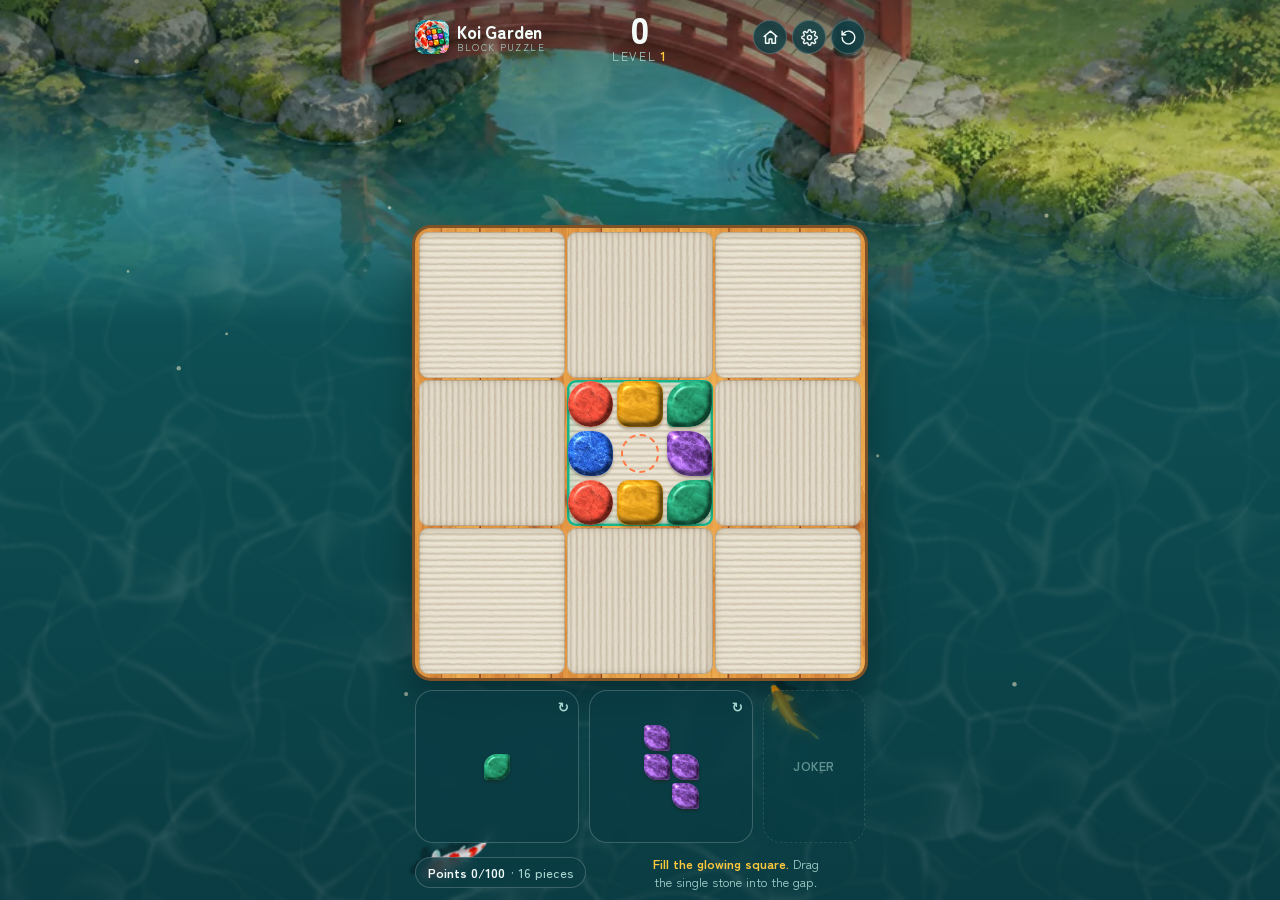
==== commit 841fbd18: "Ny testversjon: ryddigere forside med Challenges og Collection Co-Authored-By: Claude Opus 5.5 <nore" ====
--- a/koi-garden/play/index.html
+++ b/koi-garden/play/index.html
@@ -8,7 +8,7 @@
 <title>Koi Garden</title>
 <link rel="icon" href="img/icon-180.png" type="image/png">
 <link rel="apple-touch-icon" href="img/icon-180.png">
-<link rel="stylesheet" href="css/style.css?v=c9607db-1200">
+<link rel="stylesheet" href="css/style.css?v=f66f65d-1908">
 </head>
 <body>
 <div class="pond" aria-hidden="true"><i></i><i></i><i></i></div>
@@ -73,7 +73,7 @@
     <div class="home-top">
       <span class="home-chip"><i class="pearl"></i><b id="homePearls">0</b></span>
       <span class="home-tools">
-        <button class="icon-btn" id="homeHelp" aria-label="How to play" title="How to play">?</button>
+        <button class="icon-btn" id="homeRecords" aria-label="Records" title="Records"><svg viewBox="0 0 24 24" fill="none" stroke="currentColor" stroke-width="2" stroke-linecap="round" stroke-linejoin="round"><path d="M8 21h8M12 17v4M7 4h10v5a5 5 0 0 1-10 0V4z"/><path d="M17 6h2.5a1.5 1.5 0 0 1 0 3.5c-.9.6-1.8 1-2.8 1.2M7 6H4.5a1.5 1.5 0 0 0 0 3.5c.9.6 1.8 1 2.8 1.2"/></svg></button>
         <button class="icon-btn" id="homeSettings" aria-label="Settings" title="Settings"><svg viewBox="0 0 24 24" fill="none" stroke="currentColor" stroke-width="2" stroke-linecap="round" stroke-linejoin="round"><circle cx="12" cy="12" r="3"/><path d="M19.4 15a1.7 1.7 0 0 0 .3 1.8l.1.1a2 2 0 1 1-2.8 2.8l-.1-.1a1.7 1.7 0 0 0-1.8-.3 1.7 1.7 0 0 0-1 1.5V21a2 2 0 1 1-4 0v-.1a1.7 1.7 0 0 0-1.1-1.5 1.7 1.7 0 0 0-1.8.3l-.1.1a2 2 0 1 1-2.8-2.8l.1-.1a1.7 1.7 0 0 0 .3-1.8 1.7 1.7 0 0 0-1.5-1H3a2 2 0 1 1 0-4h.1a1.7 1.7 0 0 0 1.5-1.1 1.7 1.7 0 0 0-.3-1.8l-.1-.1a2 2 0 1 1 2.8-2.8l.1.1a1.7 1.7 0 0 0 1.8.3H9a1.7 1.7 0 0 0 1-1.5V3a2 2 0 1 1 4 0v.1a1.7 1.7 0 0 0 1 1.5 1.7 1.7 0 0 0 1.8-.3l.1-.1a2 2 0 1 1 2.8 2.8l-.1.1a1.7 1.7 0 0 0-.3 1.8V9a1.7 1.7 0 0 0 1.5 1H21a2 2 0 1 1 0 4h-.1a1.7 1.7 0 0 0-1.5 1z"/></svg></button>
       </span>
     </div>
@@ -84,17 +84,14 @@
       <button class="hb" id="homeLanterns"><span class="hb-icon" id="homeFestIcon"><img class="paint" src="img/ui/lantern.webp" alt=""></span><span class="hb-label">Lanterns</span></button>
     </div>
     <div class="home-side r">
-      <button class="hb" id="homeDaily"><span class="hb-icon cal"><b>1</b></span><span class="hb-label">Daily</span></button>
-      <button class="hb" id="homeKoi"><span class="hb-icon"><img src="img/koi/01-kohaku.png" alt=""></span><span class="hb-label">Koi</span></button>
-      <button class="hb" id="homeGarden"><span class="hb-icon"><img class="paint" src="img/ui/bonsai.webp" alt=""><i class="hb-dot" id="gardenDot" hidden></i></span><span class="hb-label">Garden</span></button>
+      <button class="hb" id="homeChallenges"><span class="hb-icon cal"><b>1</b></span><span class="hb-label">Challenges</span></button>
+      <button class="hb" id="homeCollection"><span class="hb-icon"><img class="paint" src="img/ui/saikei.webp" alt=""><i class="hb-dot" id="gardenDot" hidden></i></span><span class="hb-label">Collection</span></button>
     </div>
     <div class="home-bottom">
       <button class="home-play" id="homePlay"><b>Level 1</b><small></small><span class="home-boost" id="homeBoost" hidden>×1</span></button>
       <div class="home-links">
         <button class="home-link" id="homeMap">Map</button>
         <button class="home-link" id="homeEndless">Endless</button>
-        <button class="home-link" id="homeWeekly">Weekly</button>
-        <button class="home-link" id="homeRecords">Records</button>
       </div>
     </div>
   </div>
@@ -455,6 +452,14 @@
       <div class="rec-tiles" id="recJourney"></div>
     </div>
     <div class="btns"><button class="btn primary" id="recordsDone">Back</button></div>
+  </div>
+
+  <!-- Challenges and Collection on the home screen: two ways in, each on its own painted tile -->
+  <div class="card" id="pickCard" hidden>
+    <p class="eyebrow" id="pickEyebrow"></p>
+    <h2 id="pickTitle"></h2>
+    <div class="pick-tiles" id="pickTiles"></div>
+    <div class="btns"><button class="btn" id="pickDone">Close</button></div>
   </div>
 
   <div class="card" id="endlessCard" hidden>
@@ -657,24 +662,24 @@
 
 <canvas class="fx" id="fx" aria-hidden="true"></canvas>
 
-<script src="js/native.js?v=c9607db-1200"></script>
-<script src="js/levels.js?v=c9607db-1200"></script>
-<script src="js/game/core.js?v=c9607db-1200"></script>
-<script src="js/game/stats.js?v=c9607db-1200"></script>
-<script src="js/game/rules.js?v=c9607db-1200"></script>
-<script src="js/game/map.js?v=c9607db-1200"></script>
-<script src="js/game/board.js?v=c9607db-1200"></script>
-<script src="js/game/jokers.js?v=c9607db-1200"></script>
-<script src="js/game/effects.js?v=c9607db-1200"></script>
-<script src="js/game/pond.js?v=c9607db-1200"></script>
-<script src="js/game/world.js?v=c9607db-1200"></script>
-<script src="js/game/ui.js?v=c9607db-1200"></script>
-<script src="js/game/home.js?v=c9607db-1200"></script>
-<script src="js/game/garden.js?v=c9607db-1200"></script>
-<script src="js/game/shop.js?v=c9607db-1200"></script>
-<script src="js/game/tester.js?v=c9607db-1200"></script>
-<script src="js/game/results.js?v=c9607db-1200"></script>
-<script src="js/game/audio.js?v=c9607db-1200"></script>
-<script src="js/game/boot.js?v=c9607db-1200"></script>
+<script src="js/native.js?v=f66f65d-1908"></script>
+<script src="js/levels.js?v=f66f65d-1908"></script>
+<script src="js/game/core.js?v=f66f65d-1908"></script>
+<script src="js/game/stats.js?v=f66f65d-1908"></script>
+<script src="js/game/rules.js?v=f66f65d-1908"></script>
+<script src="js/game/map.js?v=f66f65d-1908"></script>
+<script src="js/game/board.js?v=f66f65d-1908"></script>
+<script src="js/game/jokers.js?v=f66f65d-1908"></script>
+<script src="js/game/effects.js?v=f66f65d-1908"></script>
+<script src="js/game/pond.js?v=f66f65d-1908"></script>
+<script src="js/game/world.js?v=f66f65d-1908"></script>
+<script src="js/game/ui.js?v=f66f65d-1908"></script>
+<script src="js/game/home.js?v=f66f65d-1908"></script>
+<script src="js/game/garden.js?v=f66f65d-1908"></script>
+<script src="js/game/shop.js?v=f66f65d-1908"></script>
+<script src="js/game/tester.js?v=f66f65d-1908"></script>
+<script src="js/game/results.js?v=f66f65d-1908"></script>
+<script src="js/game/audio.js?v=f66f65d-1908"></script>
+<script src="js/game/boot.js?v=f66f65d-1908"></script>
 </body>
 </html>
--- a/koi-garden/play/css/style.css
+++ b/koi-garden/play/css/style.css
@@ -2005,6 +2005,15 @@
   .home-logo { font-size: 1.8rem; padding: 7px 16px 7px; margin-top: 6px; }
   .home-logo small { margin-top: 6px; padding: 3px 11px; font-size: 0.66rem; }
   .hb-icon { width: 52px; height: 52px; }
+  .home-side { gap: 12px; }
+}
+/* Very short phones (iPhone SE): smaller badges so they stay clear of the play button */
+@media (max-height: 600px) {
+  .home-side { gap: 8px; }
+  .hb { width: 76px; }
+  .hb-icon { width: 46px; height: 46px; }
+  .hb-icon img { width: 50px; }
+  .hb-label { font-size: 0.68rem; padding: 2px 7px; }
 }
 
 @media (prefers-reduced-motion: reduce) {
@@ -2888,7 +2897,9 @@
 .rec-bars i.none { height: 4px; background: var(--card-line); }
 .rec-bars i.today { background: var(--accent); }
 .rec-bars-note { margin: 0; align-self: center; text-align: center; font-size: 0.76rem; color: var(--card-muted); }
-.home-links { flex-wrap: wrap; justify-content: center; }
+/* The other ways to play share one row under the big button, all the same width */
+.home-links { width: min(340px, 86%); }
+.home-link { flex: 1; padding: 8px 6px; white-space: nowrap; }
 
 /* ---------- The map, chapter by chapter (9 November 2026) ---------- */
 .zone { background-size: 100% auto; background-repeat: repeat-y; background-position: center top; }
@@ -2937,3 +2948,17 @@
 .shield-pic { width: 44px; height: 44px; flex: none; display: grid; place-items: center; color: var(--gold); }
 .shield-pic svg { width: 32px; height: 32px; }
 .map-bottom { flex-direction: column; align-items: center; }
+
+/* ---------- Challenges and Collection (11 November 2026) ---------- */
+/* Five badges round the moon window: three on the left, two on the right spread to the same height */
+.home-side.r { justify-content: space-between; height: var(--side-h, auto); }
+#homeChallenges .hb-icon.cal { background: url(../img/ui/calendars.webp) center 60% / 80% no-repeat, radial-gradient(circle at 40% 30%, var(--water-hi), var(--water-deep)); }
+/* The number sits in the middle of the front page, below the red strip, at any badge size */
+#homeChallenges .hb-icon.cal b { position: absolute; left: 52%; top: 59%; margin: 0; transform: translate(-50%, -50%); line-height: 1; }
+#homeCollection .hb-icon img.paint { width: 56px; transform: none; }
+.pick-tiles { display: grid; grid-template-columns: 1fr 1fr; gap: 10px; width: 100%; }
+.pick-tile { position: relative; border-radius: 20px; display: flex; flex-direction: column; align-items: center; gap: 3px; padding: 12px 8px 12px; }
+.pick-tile img { width: 72px; height: 60px; object-fit: contain; margin-bottom: 4px; filter: drop-shadow(0 4px 5px rgba(0, 0, 0, 0.18)); }
+.pick-tile b { font-size: 1.1rem; }
+.pick-tile small { font-size: 0.78rem; font-weight: 500; opacity: 0.85; line-height: 1.25; }
+.pick-tile.ready::after { content: ""; position: absolute; top: 8px; right: 8px; width: 11px; height: 11px; border-radius: 50%; background: var(--gold); box-shadow: 0 0 0 2px var(--card); }
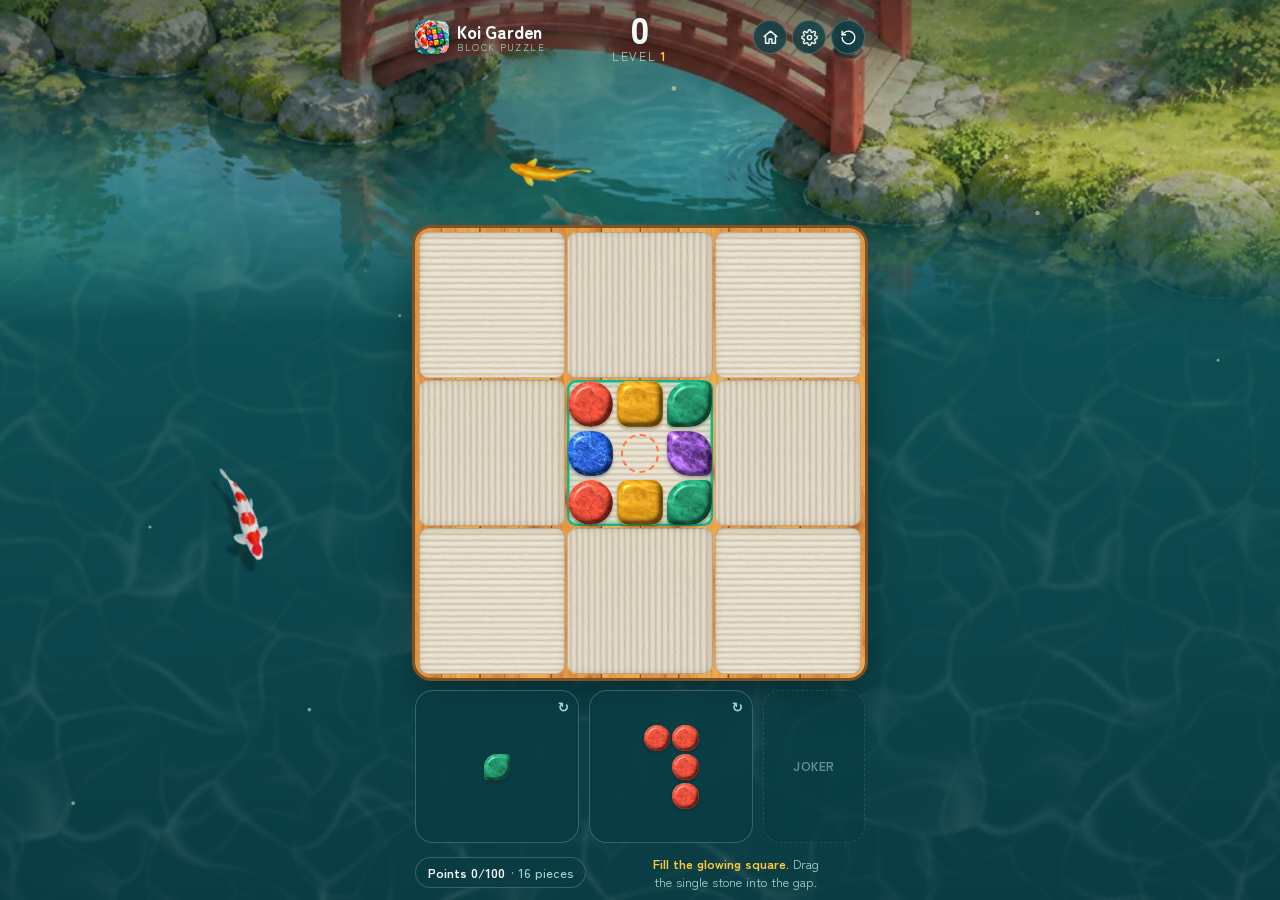
==== commit aed50c9d: "Ny testversjon: koiene svømmer gjennom skyggen under broen Co-Authored-By: Claude Opus 5.5 <noreply@" ====
--- a/koi-garden/play/index.html
+++ b/koi-garden/play/index.html
@@ -8,7 +8,7 @@
 <title>Koi Garden</title>
 <link rel="icon" href="img/icon-180.png" type="image/png">
 <link rel="apple-touch-icon" href="img/icon-180.png">
-<link rel="stylesheet" href="css/style.css?v=f66f65d-1908">
+<link rel="stylesheet" href="css/style.css?v=5e1ff6a-1930">
 </head>
 <body>
 <div class="pond" aria-hidden="true"><i></i><i></i><i></i></div>
@@ -662,24 +662,24 @@
 
 <canvas class="fx" id="fx" aria-hidden="true"></canvas>
 
-<script src="js/native.js?v=f66f65d-1908"></script>
-<script src="js/levels.js?v=f66f65d-1908"></script>
-<script src="js/game/core.js?v=f66f65d-1908"></script>
-<script src="js/game/stats.js?v=f66f65d-1908"></script>
-<script src="js/game/rules.js?v=f66f65d-1908"></script>
-<script src="js/game/map.js?v=f66f65d-1908"></script>
-<script src="js/game/board.js?v=f66f65d-1908"></script>
-<script src="js/game/jokers.js?v=f66f65d-1908"></script>
-<script src="js/game/effects.js?v=f66f65d-1908"></script>
-<script src="js/game/pond.js?v=f66f65d-1908"></script>
-<script src="js/game/world.js?v=f66f65d-1908"></script>
-<script src="js/game/ui.js?v=f66f65d-1908"></script>
-<script src="js/game/home.js?v=f66f65d-1908"></script>
-<script src="js/game/garden.js?v=f66f65d-1908"></script>
-<script src="js/game/shop.js?v=f66f65d-1908"></script>
-<script src="js/game/tester.js?v=f66f65d-1908"></script>
-<script src="js/game/results.js?v=f66f65d-1908"></script>
-<script src="js/game/audio.js?v=f66f65d-1908"></script>
-<script src="js/game/boot.js?v=f66f65d-1908"></script>
+<script src="js/native.js?v=5e1ff6a-1930"></script>
+<script src="js/levels.js?v=5e1ff6a-1930"></script>
+<script src="js/game/core.js?v=5e1ff6a-1930"></script>
+<script src="js/game/stats.js?v=5e1ff6a-1930"></script>
+<script src="js/game/rules.js?v=5e1ff6a-1930"></script>
+<script src="js/game/map.js?v=5e1ff6a-1930"></script>
+<script src="js/game/board.js?v=5e1ff6a-1930"></script>
+<script src="js/game/jokers.js?v=5e1ff6a-1930"></script>
+<script src="js/game/effects.js?v=5e1ff6a-1930"></script>
+<script src="js/game/pond.js?v=5e1ff6a-1930"></script>
+<script src="js/game/world.js?v=5e1ff6a-1930"></script>
+<script src="js/game/ui.js?v=5e1ff6a-1930"></script>
+<script src="js/game/home.js?v=5e1ff6a-1930"></script>
+<script src="js/game/garden.js?v=5e1ff6a-1930"></script>
+<script src="js/game/shop.js?v=5e1ff6a-1930"></script>
+<script src="js/game/tester.js?v=5e1ff6a-1930"></script>
+<script src="js/game/results.js?v=5e1ff6a-1930"></script>
+<script src="js/game/audio.js?v=5e1ff6a-1930"></script>
+<script src="js/game/boot.js?v=5e1ff6a-1930"></script>
 </body>
 </html>
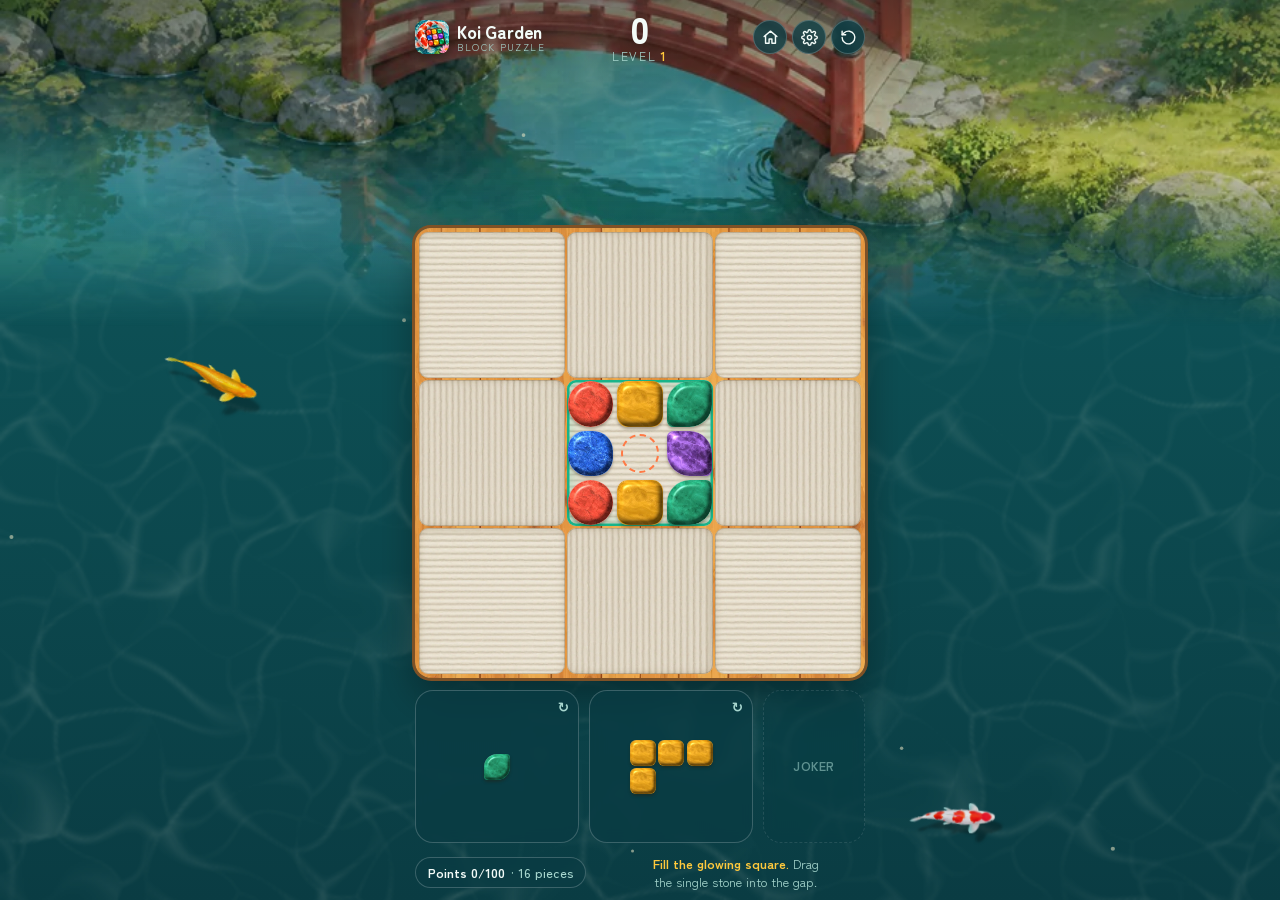
==== commit 2cf1cc46: "Ny testversjon: Utfordringskortet vises bare én gang, og aldri for egne lenker Fra mentalblock 3b576" ====
--- a/koi-garden/play/index.html
+++ b/koi-garden/play/index.html
@@ -8,7 +8,7 @@
 <title>Koi Garden</title>
 <link rel="icon" href="img/icon-180.png" type="image/png">
 <link rel="apple-touch-icon" href="img/icon-180.png">
-<link rel="stylesheet" href="css/style.css?v=5e1ff6a-1930">
+<link rel="stylesheet" href="css/style.css?v=3b576e6-2059">
 </head>
 <body>
 <div class="pond" aria-hidden="true"><i></i><i></i><i></i></div>
@@ -662,24 +662,24 @@
 
 <canvas class="fx" id="fx" aria-hidden="true"></canvas>
 
-<script src="js/native.js?v=5e1ff6a-1930"></script>
-<script src="js/levels.js?v=5e1ff6a-1930"></script>
-<script src="js/game/core.js?v=5e1ff6a-1930"></script>
-<script src="js/game/stats.js?v=5e1ff6a-1930"></script>
-<script src="js/game/rules.js?v=5e1ff6a-1930"></script>
-<script src="js/game/map.js?v=5e1ff6a-1930"></script>
-<script src="js/game/board.js?v=5e1ff6a-1930"></script>
-<script src="js/game/jokers.js?v=5e1ff6a-1930"></script>
-<script src="js/game/effects.js?v=5e1ff6a-1930"></script>
-<script src="js/game/pond.js?v=5e1ff6a-1930"></script>
-<script src="js/game/world.js?v=5e1ff6a-1930"></script>
-<script src="js/game/ui.js?v=5e1ff6a-1930"></script>
-<script src="js/game/home.js?v=5e1ff6a-1930"></script>
-<script src="js/game/garden.js?v=5e1ff6a-1930"></script>
-<script src="js/game/shop.js?v=5e1ff6a-1930"></script>
-<script src="js/game/tester.js?v=5e1ff6a-1930"></script>
-<script src="js/game/results.js?v=5e1ff6a-1930"></script>
-<script src="js/game/audio.js?v=5e1ff6a-1930"></script>
-<script src="js/game/boot.js?v=5e1ff6a-1930"></script>
+<script src="js/native.js?v=3b576e6-2059"></script>
+<script src="js/levels.js?v=3b576e6-2059"></script>
+<script src="js/game/core.js?v=3b576e6-2059"></script>
+<script src="js/game/stats.js?v=3b576e6-2059"></script>
+<script src="js/game/rules.js?v=3b576e6-2059"></script>
+<script src="js/game/map.js?v=3b576e6-2059"></script>
+<script src="js/game/board.js?v=3b576e6-2059"></script>
+<script src="js/game/jokers.js?v=3b576e6-2059"></script>
+<script src="js/game/effects.js?v=3b576e6-2059"></script>
+<script src="js/game/pond.js?v=3b576e6-2059"></script>
+<script src="js/game/world.js?v=3b576e6-2059"></script>
+<script src="js/game/ui.js?v=3b576e6-2059"></script>
+<script src="js/game/home.js?v=3b576e6-2059"></script>
+<script src="js/game/garden.js?v=3b576e6-2059"></script>
+<script src="js/game/shop.js?v=3b576e6-2059"></script>
+<script src="js/game/tester.js?v=3b576e6-2059"></script>
+<script src="js/game/results.js?v=3b576e6-2059"></script>
+<script src="js/game/audio.js?v=3b576e6-2059"></script>
+<script src="js/game/boot.js?v=3b576e6-2059"></script>
 </body>
 </html>
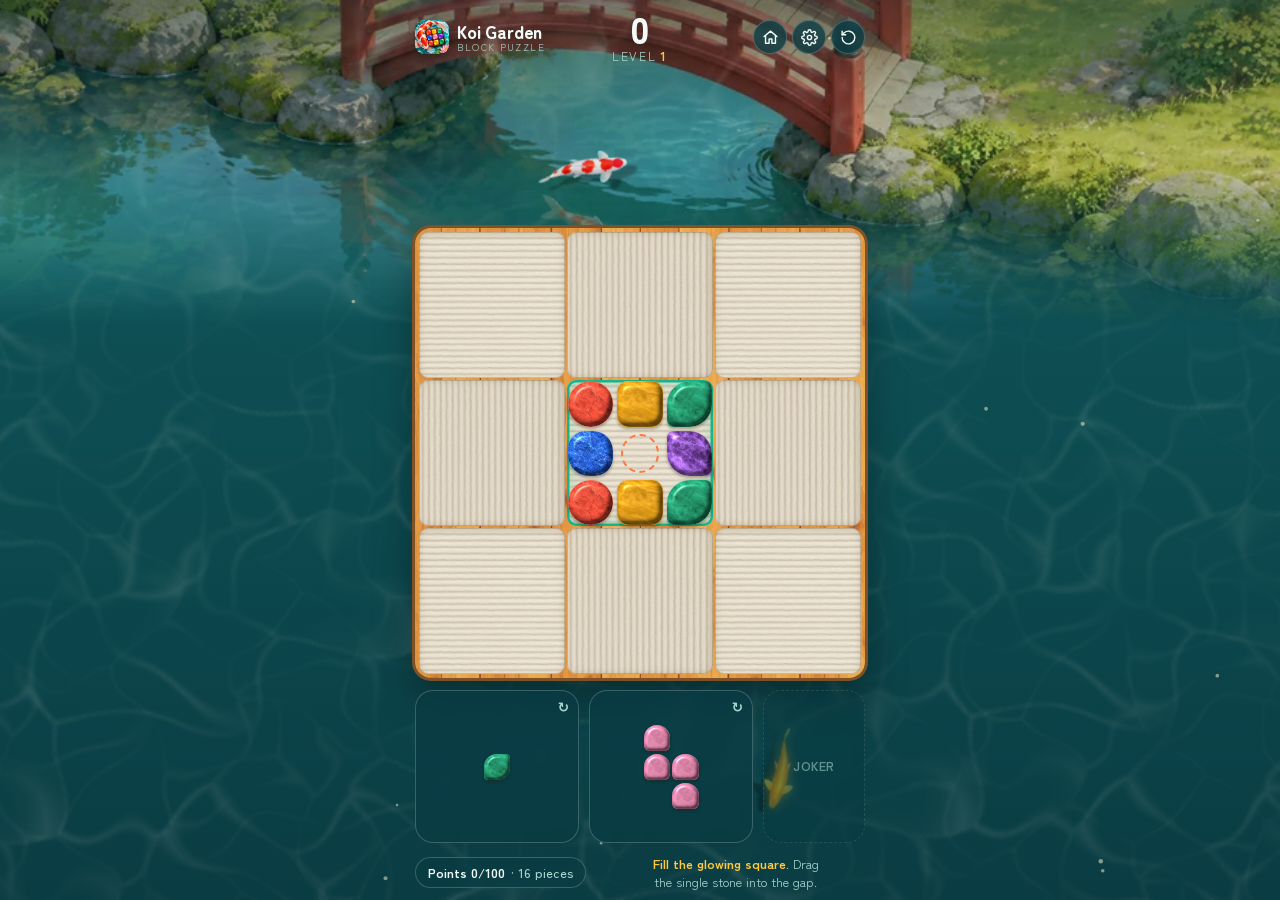
==== commit 303ac6bc: "Ny testversjon: En lenke med din egen poengsum viser ikke utfordringskortet Fra mentalblock 8f31fc9 " ====
--- a/koi-garden/play/index.html
+++ b/koi-garden/play/index.html
@@ -8,7 +8,7 @@
 <title>Koi Garden</title>
 <link rel="icon" href="img/icon-180.png" type="image/png">
 <link rel="apple-touch-icon" href="img/icon-180.png">
-<link rel="stylesheet" href="css/style.css?v=3b576e6-2059">
+<link rel="stylesheet" href="css/style.css?v=8f31fc9-2111">
 </head>
 <body>
 <div class="pond" aria-hidden="true"><i></i><i></i><i></i></div>
@@ -662,24 +662,24 @@
 
 <canvas class="fx" id="fx" aria-hidden="true"></canvas>
 
-<script src="js/native.js?v=3b576e6-2059"></script>
-<script src="js/levels.js?v=3b576e6-2059"></script>
-<script src="js/game/core.js?v=3b576e6-2059"></script>
-<script src="js/game/stats.js?v=3b576e6-2059"></script>
-<script src="js/game/rules.js?v=3b576e6-2059"></script>
-<script src="js/game/map.js?v=3b576e6-2059"></script>
-<script src="js/game/board.js?v=3b576e6-2059"></script>
-<script src="js/game/jokers.js?v=3b576e6-2059"></script>
-<script src="js/game/effects.js?v=3b576e6-2059"></script>
-<script src="js/game/pond.js?v=3b576e6-2059"></script>
-<script src="js/game/world.js?v=3b576e6-2059"></script>
-<script src="js/game/ui.js?v=3b576e6-2059"></script>
-<script src="js/game/home.js?v=3b576e6-2059"></script>
-<script src="js/game/garden.js?v=3b576e6-2059"></script>
-<script src="js/game/shop.js?v=3b576e6-2059"></script>
-<script src="js/game/tester.js?v=3b576e6-2059"></script>
-<script src="js/game/results.js?v=3b576e6-2059"></script>
-<script src="js/game/audio.js?v=3b576e6-2059"></script>
-<script src="js/game/boot.js?v=3b576e6-2059"></script>
+<script src="js/native.js?v=8f31fc9-2111"></script>
+<script src="js/levels.js?v=8f31fc9-2111"></script>
+<script src="js/game/core.js?v=8f31fc9-2111"></script>
+<script src="js/game/stats.js?v=8f31fc9-2111"></script>
+<script src="js/game/rules.js?v=8f31fc9-2111"></script>
+<script src="js/game/map.js?v=8f31fc9-2111"></script>
+<script src="js/game/board.js?v=8f31fc9-2111"></script>
+<script src="js/game/jokers.js?v=8f31fc9-2111"></script>
+<script src="js/game/effects.js?v=8f31fc9-2111"></script>
+<script src="js/game/pond.js?v=8f31fc9-2111"></script>
+<script src="js/game/world.js?v=8f31fc9-2111"></script>
+<script src="js/game/ui.js?v=8f31fc9-2111"></script>
+<script src="js/game/home.js?v=8f31fc9-2111"></script>
+<script src="js/game/garden.js?v=8f31fc9-2111"></script>
+<script src="js/game/shop.js?v=8f31fc9-2111"></script>
+<script src="js/game/tester.js?v=8f31fc9-2111"></script>
+<script src="js/game/results.js?v=8f31fc9-2111"></script>
+<script src="js/game/audio.js?v=8f31fc9-2111"></script>
+<script src="js/game/boot.js?v=8f31fc9-2111"></script>
 </body>
 </html>
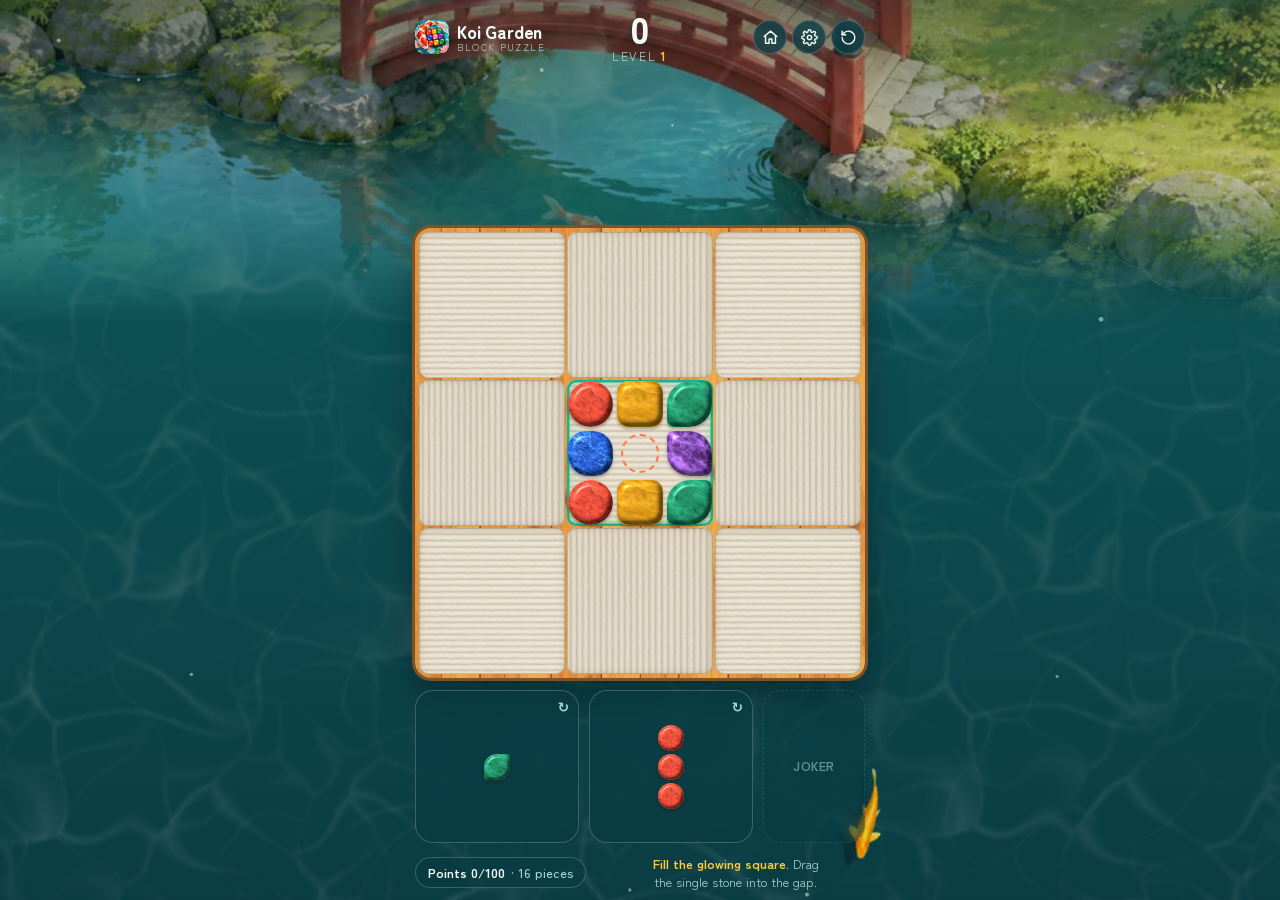
==== commit 7f5e82db: "Ny testversjon: mindre is på «rydd startsteinene»-brett, og datoen på Challenges Fra mentalblock 9c4" ====
--- a/koi-garden/play/index.html
+++ b/koi-garden/play/index.html
@@ -8,7 +8,7 @@
 <title>Koi Garden</title>
 <link rel="icon" href="img/icon-180.png" type="image/png">
 <link rel="apple-touch-icon" href="img/icon-180.png">
-<link rel="stylesheet" href="css/style.css?v=8f31fc9-2111">
+<link rel="stylesheet" href="css/style.css?v=9c41eb9-0638">
 </head>
 <body>
 <div class="pond" aria-hidden="true"><i></i><i></i><i></i></div>
@@ -662,24 +662,24 @@
 
 <canvas class="fx" id="fx" aria-hidden="true"></canvas>
 
-<script src="js/native.js?v=8f31fc9-2111"></script>
-<script src="js/levels.js?v=8f31fc9-2111"></script>
-<script src="js/game/core.js?v=8f31fc9-2111"></script>
-<script src="js/game/stats.js?v=8f31fc9-2111"></script>
-<script src="js/game/rules.js?v=8f31fc9-2111"></script>
-<script src="js/game/map.js?v=8f31fc9-2111"></script>
-<script src="js/game/board.js?v=8f31fc9-2111"></script>
-<script src="js/game/jokers.js?v=8f31fc9-2111"></script>
-<script src="js/game/effects.js?v=8f31fc9-2111"></script>
-<script src="js/game/pond.js?v=8f31fc9-2111"></script>
-<script src="js/game/world.js?v=8f31fc9-2111"></script>
-<script src="js/game/ui.js?v=8f31fc9-2111"></script>
-<script src="js/game/home.js?v=8f31fc9-2111"></script>
-<script src="js/game/garden.js?v=8f31fc9-2111"></script>
-<script src="js/game/shop.js?v=8f31fc9-2111"></script>
-<script src="js/game/tester.js?v=8f31fc9-2111"></script>
-<script src="js/game/results.js?v=8f31fc9-2111"></script>
-<script src="js/game/audio.js?v=8f31fc9-2111"></script>
-<script src="js/game/boot.js?v=8f31fc9-2111"></script>
+<script src="js/native.js?v=9c41eb9-0638"></script>
+<script src="js/levels.js?v=9c41eb9-0638"></script>
+<script src="js/game/core.js?v=9c41eb9-0638"></script>
+<script src="js/game/stats.js?v=9c41eb9-0638"></script>
+<script src="js/game/rules.js?v=9c41eb9-0638"></script>
+<script src="js/game/map.js?v=9c41eb9-0638"></script>
+<script src="js/game/board.js?v=9c41eb9-0638"></script>
+<script src="js/game/jokers.js?v=9c41eb9-0638"></script>
+<script src="js/game/effects.js?v=9c41eb9-0638"></script>
+<script src="js/game/pond.js?v=9c41eb9-0638"></script>
+<script src="js/game/world.js?v=9c41eb9-0638"></script>
+<script src="js/game/ui.js?v=9c41eb9-0638"></script>
+<script src="js/game/home.js?v=9c41eb9-0638"></script>
+<script src="js/game/garden.js?v=9c41eb9-0638"></script>
+<script src="js/game/shop.js?v=9c41eb9-0638"></script>
+<script src="js/game/tester.js?v=9c41eb9-0638"></script>
+<script src="js/game/results.js?v=9c41eb9-0638"></script>
+<script src="js/game/audio.js?v=9c41eb9-0638"></script>
+<script src="js/game/boot.js?v=9c41eb9-0638"></script>
 </body>
 </html>
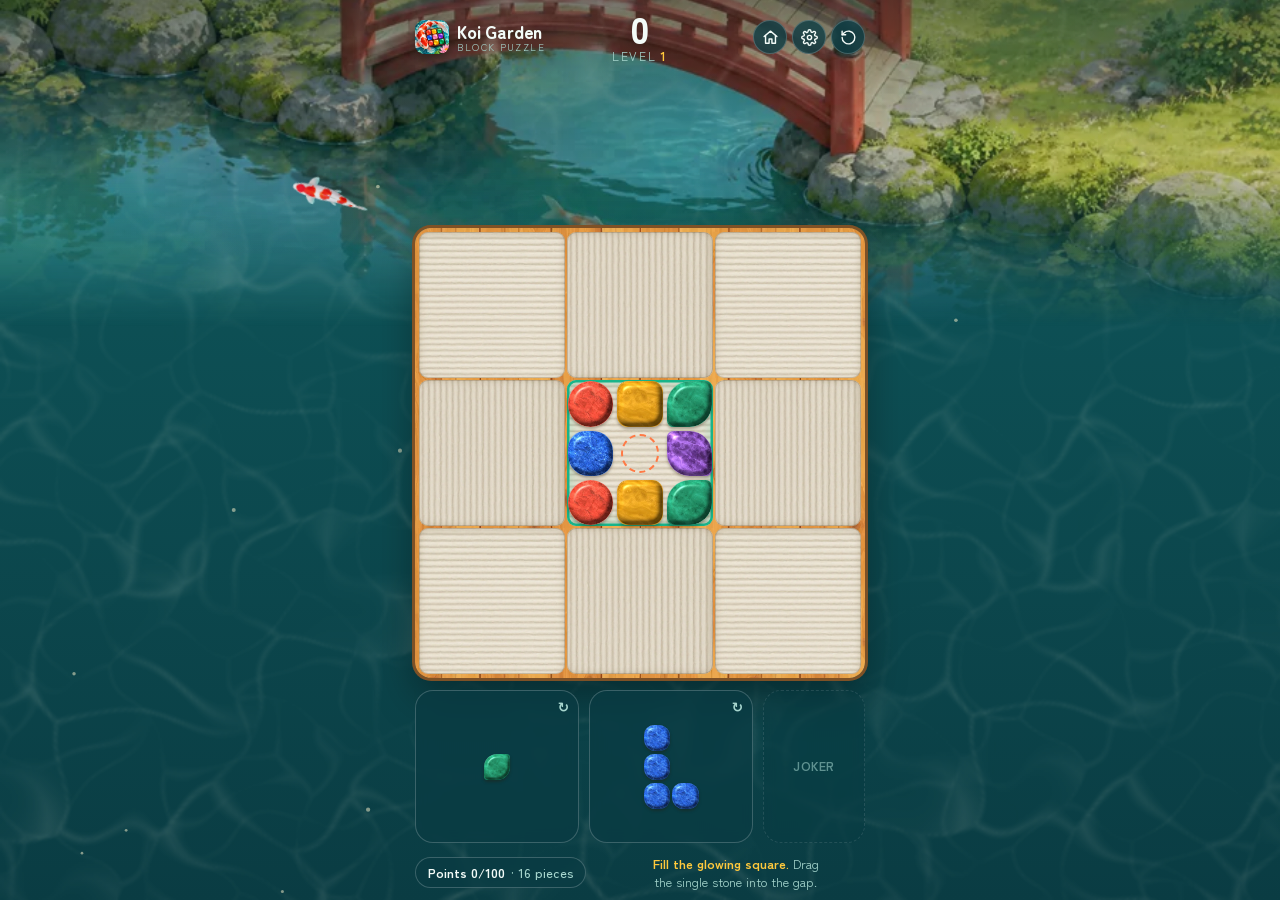
==== commit 02ef462c: "Ny testversjon: testerverktøyene er slått av Fra mentalblock 598bff7 (PR #47).  Co-Authored-By: Clau" ====
--- a/koi-garden/play/index.html
+++ b/koi-garden/play/index.html
@@ -8,7 +8,7 @@
 <title>Koi Garden</title>
 <link rel="icon" href="img/icon-180.png" type="image/png">
 <link rel="apple-touch-icon" href="img/icon-180.png">
-<link rel="stylesheet" href="css/style.css?v=9c41eb9-0638">
+<link rel="stylesheet" href="css/style.css?v=598bff7-0758">
 </head>
 <body>
 <div class="pond" aria-hidden="true"><i></i><i></i><i></i></div>
@@ -662,24 +662,24 @@
 
 <canvas class="fx" id="fx" aria-hidden="true"></canvas>
 
-<script src="js/native.js?v=9c41eb9-0638"></script>
-<script src="js/levels.js?v=9c41eb9-0638"></script>
-<script src="js/game/core.js?v=9c41eb9-0638"></script>
-<script src="js/game/stats.js?v=9c41eb9-0638"></script>
-<script src="js/game/rules.js?v=9c41eb9-0638"></script>
-<script src="js/game/map.js?v=9c41eb9-0638"></script>
-<script src="js/game/board.js?v=9c41eb9-0638"></script>
-<script src="js/game/jokers.js?v=9c41eb9-0638"></script>
-<script src="js/game/effects.js?v=9c41eb9-0638"></script>
-<script src="js/game/pond.js?v=9c41eb9-0638"></script>
-<script src="js/game/world.js?v=9c41eb9-0638"></script>
-<script src="js/game/ui.js?v=9c41eb9-0638"></script>
-<script src="js/game/home.js?v=9c41eb9-0638"></script>
-<script src="js/game/garden.js?v=9c41eb9-0638"></script>
-<script src="js/game/shop.js?v=9c41eb9-0638"></script>
-<script src="js/game/tester.js?v=9c41eb9-0638"></script>
-<script src="js/game/results.js?v=9c41eb9-0638"></script>
-<script src="js/game/audio.js?v=9c41eb9-0638"></script>
-<script src="js/game/boot.js?v=9c41eb9-0638"></script>
+<script src="js/native.js?v=598bff7-0758"></script>
+<script src="js/levels.js?v=598bff7-0758"></script>
+<script src="js/game/core.js?v=598bff7-0758"></script>
+<script src="js/game/stats.js?v=598bff7-0758"></script>
+<script src="js/game/rules.js?v=598bff7-0758"></script>
+<script src="js/game/map.js?v=598bff7-0758"></script>
+<script src="js/game/board.js?v=598bff7-0758"></script>
+<script src="js/game/jokers.js?v=598bff7-0758"></script>
+<script src="js/game/effects.js?v=598bff7-0758"></script>
+<script src="js/game/pond.js?v=598bff7-0758"></script>
+<script src="js/game/world.js?v=598bff7-0758"></script>
+<script src="js/game/ui.js?v=598bff7-0758"></script>
+<script src="js/game/home.js?v=598bff7-0758"></script>
+<script src="js/game/garden.js?v=598bff7-0758"></script>
+<script src="js/game/shop.js?v=598bff7-0758"></script>
+<script src="js/game/tester.js?v=598bff7-0758"></script>
+<script src="js/game/results.js?v=598bff7-0758"></script>
+<script src="js/game/audio.js?v=598bff7-0758"></script>
+<script src="js/game/boot.js?v=598bff7-0758"></script>
 </body>
 </html>
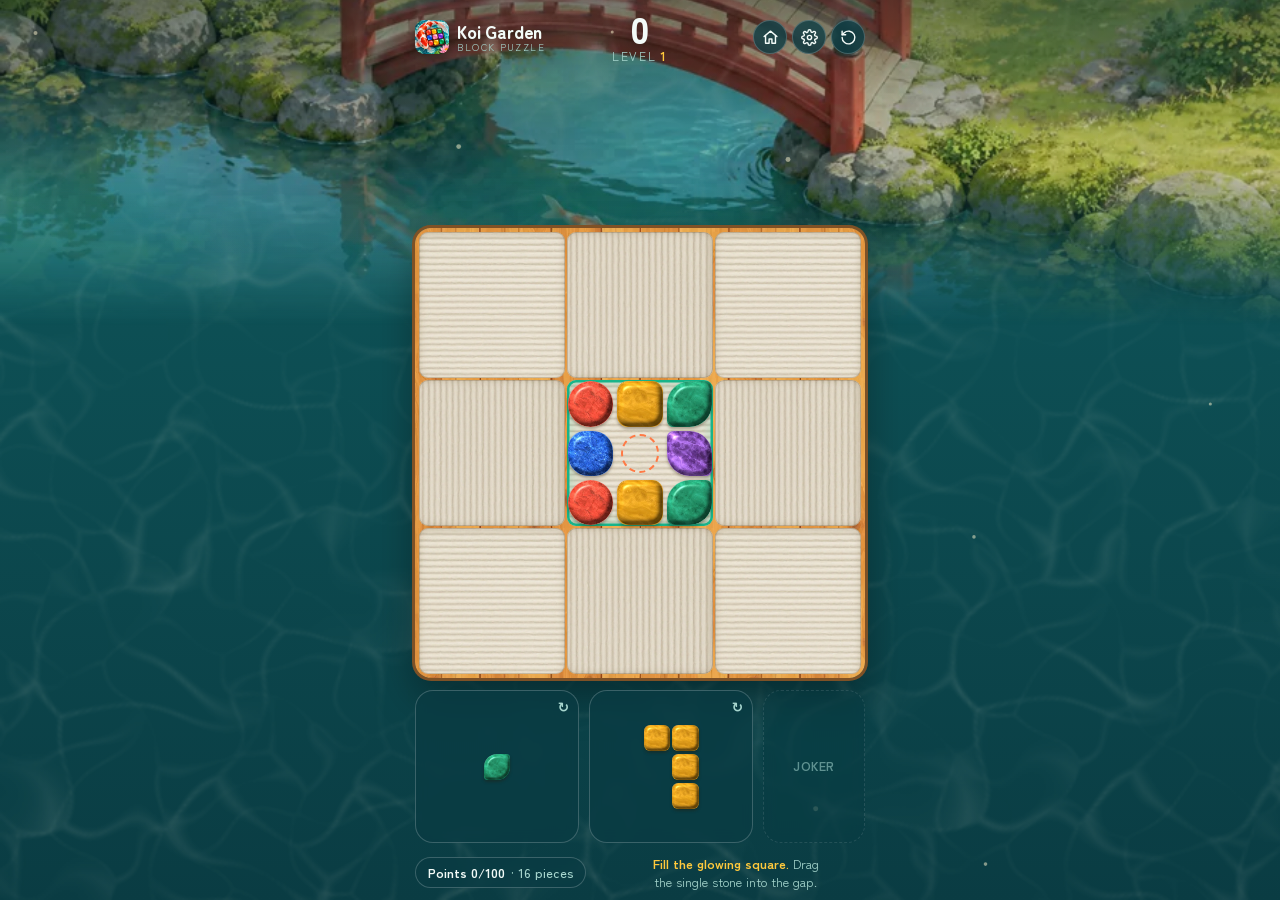
==== commit ae7649fd: "Ny testversjon: ingen forstørrelsesglass når en brikke holdes og dras, og en gammel utfordring fjern" ====
--- a/koi-garden/play/index.html
+++ b/koi-garden/play/index.html
@@ -8,7 +8,7 @@
 <title>Koi Garden</title>
 <link rel="icon" href="img/icon-180.png" type="image/png">
 <link rel="apple-touch-icon" href="img/icon-180.png">
-<link rel="stylesheet" href="css/style.css?v=598bff7-0758">
+<link rel="stylesheet" href="css/style.css?v=e153369-0848">
 </head>
 <body>
 <div class="pond" aria-hidden="true"><i></i><i></i><i></i></div>
@@ -662,24 +662,24 @@
 
 <canvas class="fx" id="fx" aria-hidden="true"></canvas>
 
-<script src="js/native.js?v=598bff7-0758"></script>
-<script src="js/levels.js?v=598bff7-0758"></script>
-<script src="js/game/core.js?v=598bff7-0758"></script>
-<script src="js/game/stats.js?v=598bff7-0758"></script>
-<script src="js/game/rules.js?v=598bff7-0758"></script>
-<script src="js/game/map.js?v=598bff7-0758"></script>
-<script src="js/game/board.js?v=598bff7-0758"></script>
-<script src="js/game/jokers.js?v=598bff7-0758"></script>
-<script src="js/game/effects.js?v=598bff7-0758"></script>
-<script src="js/game/pond.js?v=598bff7-0758"></script>
-<script src="js/game/world.js?v=598bff7-0758"></script>
-<script src="js/game/ui.js?v=598bff7-0758"></script>
-<script src="js/game/home.js?v=598bff7-0758"></script>
-<script src="js/game/garden.js?v=598bff7-0758"></script>
-<script src="js/game/shop.js?v=598bff7-0758"></script>
-<script src="js/game/tester.js?v=598bff7-0758"></script>
-<script src="js/game/results.js?v=598bff7-0758"></script>
-<script src="js/game/audio.js?v=598bff7-0758"></script>
-<script src="js/game/boot.js?v=598bff7-0758"></script>
+<script src="js/native.js?v=e153369-0848"></script>
+<script src="js/levels.js?v=e153369-0848"></script>
+<script src="js/game/core.js?v=e153369-0848"></script>
+<script src="js/game/stats.js?v=e153369-0848"></script>
+<script src="js/game/rules.js?v=e153369-0848"></script>
+<script src="js/game/map.js?v=e153369-0848"></script>
+<script src="js/game/board.js?v=e153369-0848"></script>
+<script src="js/game/jokers.js?v=e153369-0848"></script>
+<script src="js/game/effects.js?v=e153369-0848"></script>
+<script src="js/game/pond.js?v=e153369-0848"></script>
+<script src="js/game/world.js?v=e153369-0848"></script>
+<script src="js/game/ui.js?v=e153369-0848"></script>
+<script src="js/game/home.js?v=e153369-0848"></script>
+<script src="js/game/garden.js?v=e153369-0848"></script>
+<script src="js/game/shop.js?v=e153369-0848"></script>
+<script src="js/game/tester.js?v=e153369-0848"></script>
+<script src="js/game/results.js?v=e153369-0848"></script>
+<script src="js/game/audio.js?v=e153369-0848"></script>
+<script src="js/game/boot.js?v=e153369-0848"></script>
 </body>
 </html>
--- a/koi-garden/play/css/style.css
+++ b/koi-garden/play/css/style.css
@@ -102,6 +102,8 @@
   touch-action: none;
   -webkit-user-select: none;
   user-select: none;
+  /* No long-press callout or loupe anywhere (the share text turns selection back on for itself) */
+  -webkit-touch-callout: none;
   -webkit-tap-highlight-color: transparent;
 }
 
